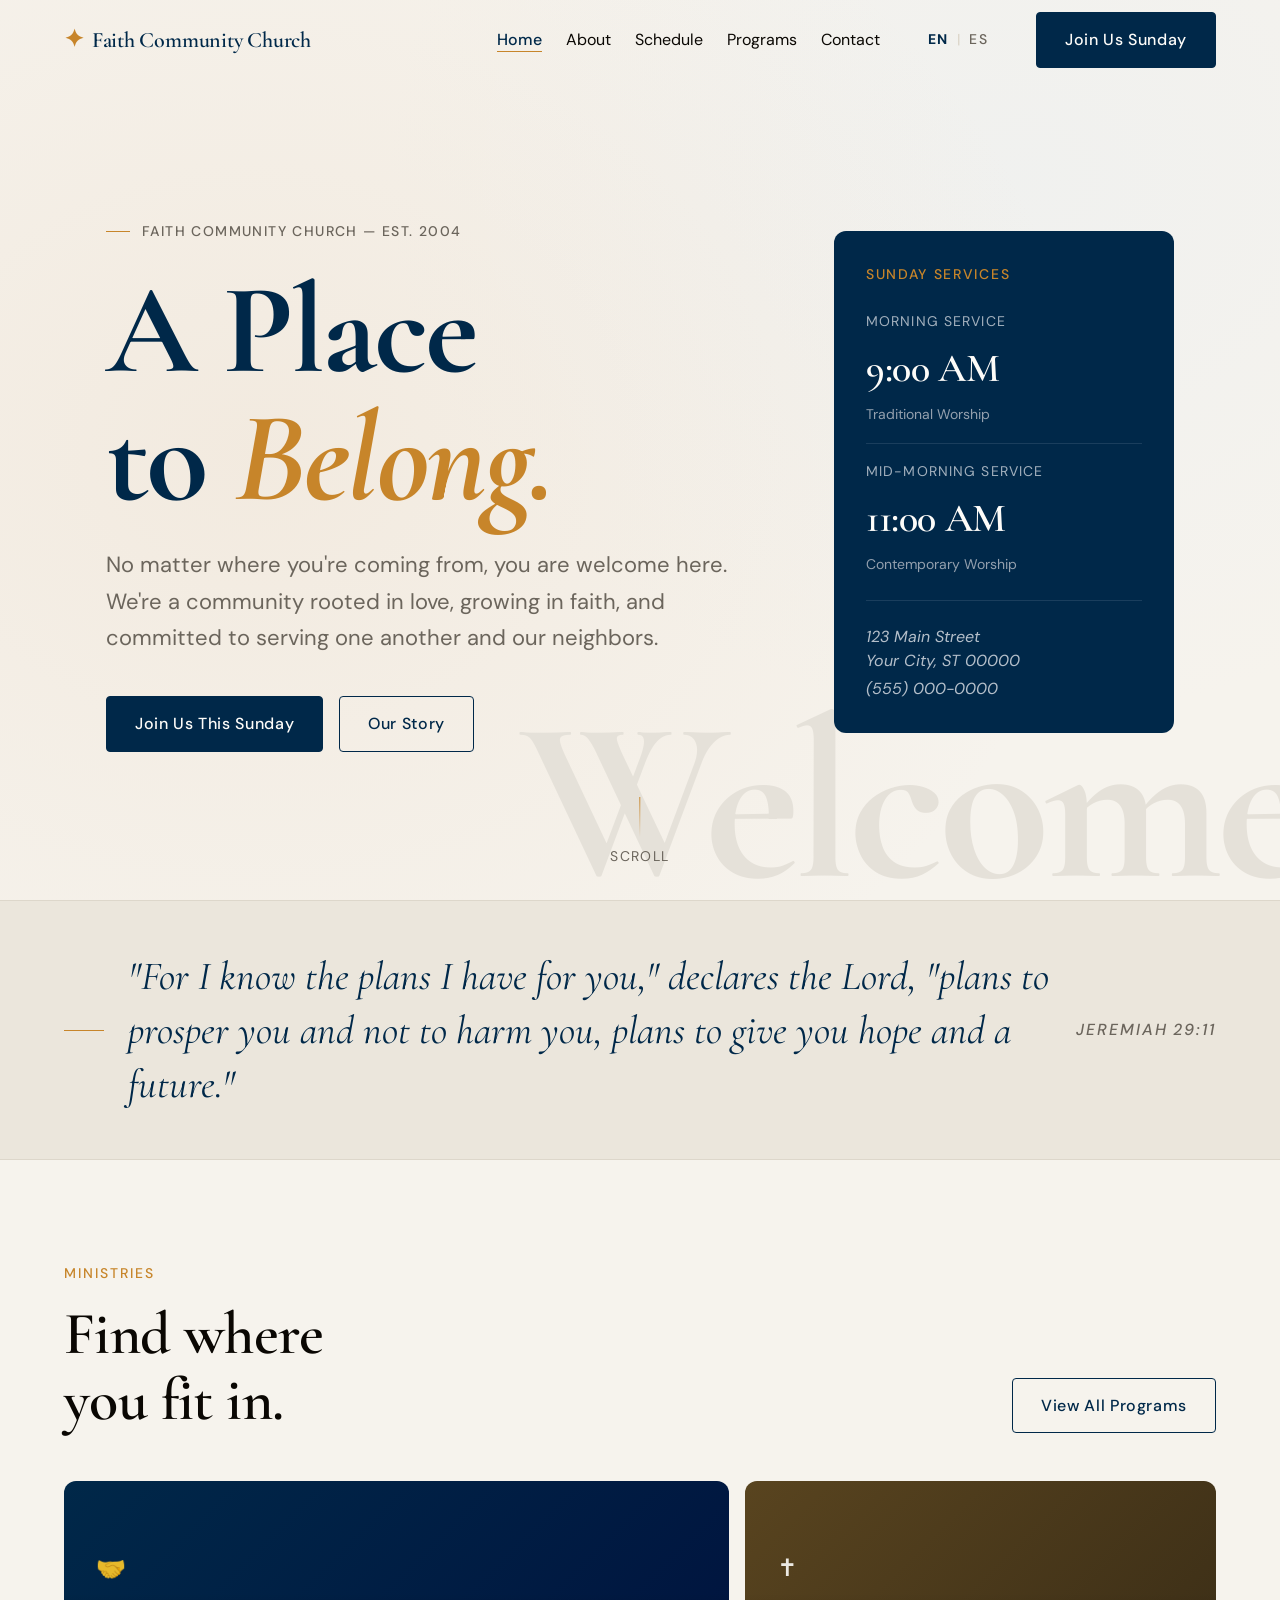
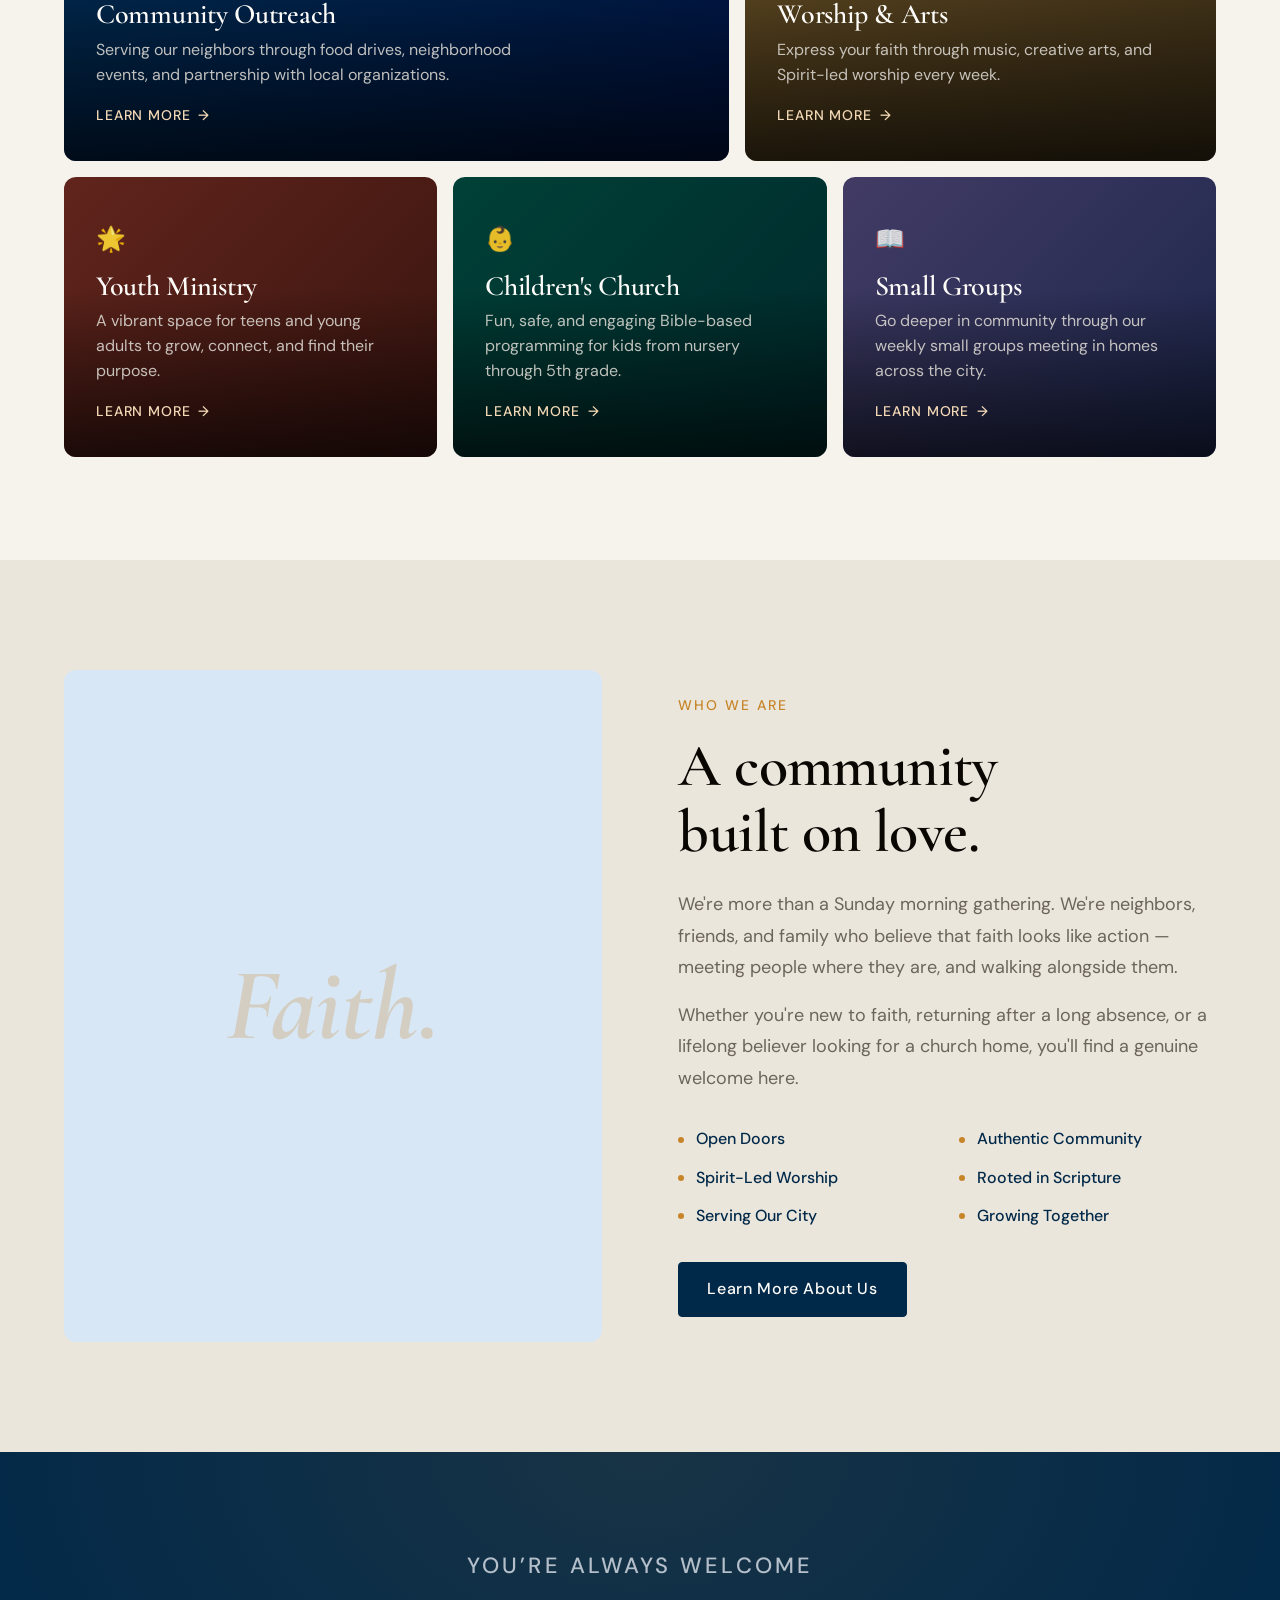
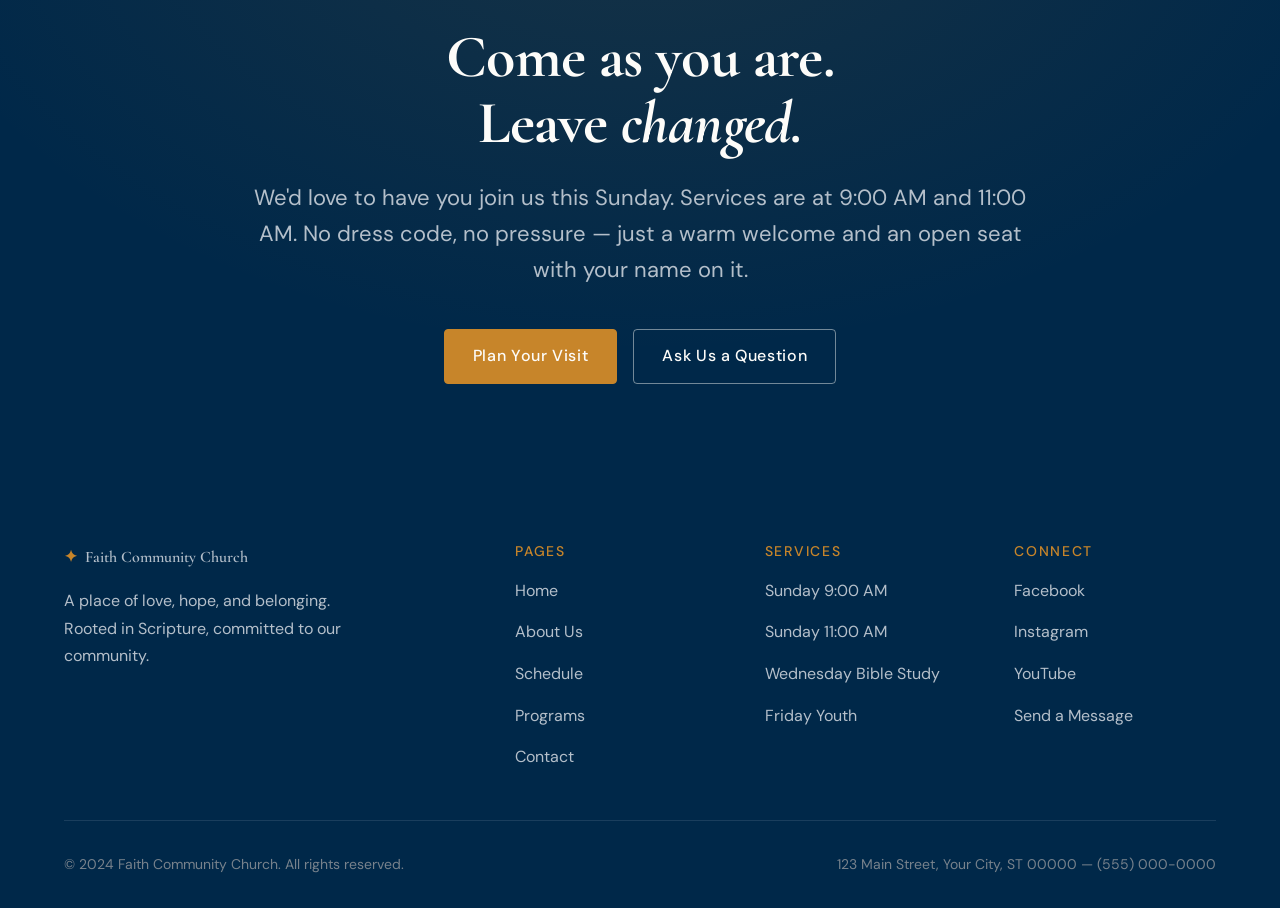
==== index.html @ 96ee385d "Initial scaffold: bilingual church website (EN/ES) 5-page static site (Home, About, Schedule, Progra" ====
<!DOCTYPE html>
<html lang="en">
<head>
  <meta charset="UTF-8" />
  <meta name="viewport" content="width=device-width, initial-scale=1.0" />
  <title>Faith Community Church — A Place to Belong</title>
  <meta name="description" content="Faith Community Church is a welcoming family rooted in love, hope, and service. Join us every Sunday." />
  <link rel="preconnect" href="https://fonts.googleapis.com" />
  <link rel="preconnect" href="https://fonts.gstatic.com" crossorigin />
  <link href="https://fonts.googleapis.com/css2?family=Cormorant+Garamond:ital,wght@0,400;0,600;0,700;1,400;1,600&family=DM+Sans:wght@300;400;500&display=swap" rel="stylesheet" />
  <link rel="stylesheet" href="css/style.css" />
  <link rel="alternate" hreflang="en" href="index.html" />
  <link rel="alternate" hreflang="es" href="es/index.html" />
</head>
<body>

  <!-- ======== NAVIGATION ======== -->
  <nav class="site-nav" id="site-nav" aria-label="Main navigation">
    <div class="nav-inner">
      <a href="index.html" class="nav-logo" aria-label="Faith Community Church home">
        <span class="nav-logo-cross" aria-hidden="true">✦</span>
        Faith Community Church
      </a>
      <button class="nav-toggle" id="nav-toggle" aria-label="Open menu" aria-expanded="false">
        <span></span><span></span><span></span>
      </button>
      <ul class="nav-links" id="nav-links" role="list">
        <li><a href="index.html">Home</a></li>
        <li><a href="about.html">About</a></li>
        <li><a href="schedule.html">Schedule</a></li>
        <li><a href="programs.html">Programs</a></li>
        <li><a href="contact.html">Contact</a></li>
      </ul>
      <div class="lang-switch" aria-label="Language selector">
        <span class="lang-switch-active">EN</span>
        <span class="lang-switch-divider" aria-hidden="true">|</span>
        <a href="es/index.html" class="lang-switch-option" hreflang="es" lang="es">ES</a>
      </div>
      <a href="schedule.html" class="btn btn-primary nav-cta">Join Us Sunday</a>
    </div>
  </nav>

  <main>

    <!-- ======== HERO ======== -->
    <section class="hero" aria-label="Welcome">
      <div class="hero-bg-glow" aria-hidden="true"></div>
      <div class="hero-watermark" aria-hidden="true">Welcome</div>

      <div class="hero-inner">
        <div class="hero-content">
          <span class="hero-tag">Faith Community Church &mdash; Est. 2004</span>
          <h1 class="hero-heading">
            A Place<br>
            to <em>Belong.</em>
          </h1>
          <p class="hero-sub">
            No matter where you're coming from, you are welcome here.
            We're a community rooted in love, growing in faith, and
            committed to serving one another and our neighbors.
          </p>
          <div class="hero-actions">
            <a href="schedule.html" class="btn btn-primary">Join Us This Sunday</a>
            <a href="about.html" class="btn btn-outline">Our Story</a>
          </div>
        </div>

        <div class="hero-card" aria-label="Sunday service times">
          <p class="hero-card-label">Sunday Services</p>
          <div class="hero-card-services">
            <div class="service-time">
              <span class="service-time-name">Morning Service</span>
              <span class="service-time-hour">9:00 AM</span>
              <span class="service-time-detail">Traditional Worship</span>
            </div>
            <div class="service-time">
              <span class="service-time-name">Mid-Morning Service</span>
              <span class="service-time-hour">11:00 AM</span>
              <span class="service-time-detail">Contemporary Worship</span>
            </div>
          </div>
          <address class="hero-card-address">
            123 Main Street<br>
            Your City, ST 00000<br>
            <a href="tel:+15550000000" style="color: inherit; margin-top: 4px; display: inline-block;">(555) 000-0000</a>
          </address>
        </div>
      </div>

      <div class="hero-scroll" aria-hidden="true">
        <div class="hero-scroll-line"></div>
        <span>Scroll</span>
      </div>
    </section>

    <!-- ======== SCRIPTURE STRIP ======== -->
    <section class="scripture-strip" aria-label="Scripture">
      <div class="container">
        <div class="scripture-line" aria-hidden="true"></div>
        <blockquote class="scripture-text">
          "For I know the plans I have for you," declares the Lord, "plans to prosper you and not to harm you, plans to give you hope and a future."
        </blockquote>
        <cite class="scripture-ref label">Jeremiah 29:11</cite>
      </div>
    </section>

    <!-- ======== MINISTRIES PREVIEW ======== -->
    <section class="ministries-preview section" aria-labelledby="ministries-heading">
      <div class="container">
        <div class="section-header">
          <div class="section-header-text">
            <span class="eyebrow">Ministries</span>
            <h2 class="heading-xl" id="ministries-heading">
              Find where<br>you fit in.
            </h2>
          </div>
          <a href="programs.html" class="btn btn-outline animate-fade" data-delay="2">View All Programs</a>
        </div>

        <div class="ministries-grid">
          <article class="ministry-card animate-up" data-delay="1">
            <div class="ministry-card-bg mc-1"></div>
            <div class="ministry-card-overlay"></div>
            <div class="ministry-card-content">
              <div class="ministry-icon" aria-hidden="true">🤝</div>
              <h3>Community Outreach</h3>
              <p>Serving our neighbors through food drives, neighborhood events, and partnership with local organizations.</p>
              <a href="programs.html" class="ministry-link">Learn more <span aria-hidden="true">→</span></a>
            </div>
          </article>

          <article class="ministry-card animate-up" data-delay="2">
            <div class="ministry-card-bg mc-2"></div>
            <div class="ministry-card-overlay"></div>
            <div class="ministry-card-content">
              <div class="ministry-icon" aria-hidden="true">✝</div>
              <h3>Worship &amp; Arts</h3>
              <p>Express your faith through music, creative arts, and Spirit-led worship every week.</p>
              <a href="programs.html" class="ministry-link">Learn more <span aria-hidden="true">→</span></a>
            </div>
          </article>

          <article class="ministry-card animate-up" data-delay="2">
            <div class="ministry-card-bg mc-3"></div>
            <div class="ministry-card-overlay"></div>
            <div class="ministry-card-content">
              <div class="ministry-icon" aria-hidden="true">🌟</div>
              <h3>Youth Ministry</h3>
              <p>A vibrant space for teens and young adults to grow, connect, and find their purpose.</p>
              <a href="programs.html" class="ministry-link">Learn more <span aria-hidden="true">→</span></a>
            </div>
          </article>

          <article class="ministry-card animate-up" data-delay="3">
            <div class="ministry-card-bg mc-4"></div>
            <div class="ministry-card-overlay"></div>
            <div class="ministry-card-content">
              <div class="ministry-icon" aria-hidden="true">👶</div>
              <h3>Children's Church</h3>
              <p>Fun, safe, and engaging Bible-based programming for kids from nursery through 5th grade.</p>
              <a href="programs.html" class="ministry-link">Learn more <span aria-hidden="true">→</span></a>
            </div>
          </article>

          <article class="ministry-card animate-up" data-delay="4">
            <div class="ministry-card-bg mc-5"></div>
            <div class="ministry-card-overlay"></div>
            <div class="ministry-card-content">
              <div class="ministry-icon" aria-hidden="true">📖</div>
              <h3>Small Groups</h3>
              <p>Go deeper in community through our weekly small groups meeting in homes across the city.</p>
              <a href="programs.html" class="ministry-link">Learn more <span aria-hidden="true">→</span></a>
            </div>
          </article>
        </div>
      </div>
    </section>

    <!-- ======== WELCOME / ABOUT PREVIEW ======== -->
    <section class="welcome-section" aria-labelledby="welcome-heading">
      <div class="container">
        <div class="welcome-inner">
          <div class="welcome-visual animate-fade" aria-hidden="true">
            <span class="welcome-visual-placeholder">Faith.</span>
          </div>
          <div class="welcome-content">
            <span class="eyebrow">Who We Are</span>
            <h2 class="heading-xl" id="welcome-heading">A community<br>built on love.</h2>
            <p>
              We're more than a Sunday morning gathering. We're neighbors, friends, and family
              who believe that faith looks like action — meeting people where they are, and
              walking alongside them.
            </p>
            <p>
              Whether you're new to faith, returning after a long absence, or a lifelong
              believer looking for a church home, you'll find a genuine welcome here.
            </p>

            <div class="welcome-values animate-up" data-delay="2">
              <span class="welcome-value">Open Doors</span>
              <span class="welcome-value">Authentic Community</span>
              <span class="welcome-value">Spirit-Led Worship</span>
              <span class="welcome-value">Rooted in Scripture</span>
              <span class="welcome-value">Serving Our City</span>
              <span class="welcome-value">Growing Together</span>
            </div>

            <a href="about.html" class="btn btn-primary animate-up" data-delay="3">Learn More About Us</a>
          </div>
        </div>
      </div>
    </section>

    <!-- ======== SUNDAY CTA ======== -->
    <section class="sunday-cta" aria-labelledby="cta-heading">
      <div class="container sunday-cta-inner">
        <p class="sunday-cta-eyebrow">You&rsquo;re always welcome</p>
        <h2 id="cta-heading">Come as you are.<br>Leave <em>changed.</em></h2>
        <p>
          We'd love to have you join us this Sunday. Services are at 9:00 AM and 11:00 AM.
          No dress code, no pressure — just a warm welcome and an open seat with your name on it.
        </p>
        <div class="sunday-cta-actions">
          <a href="schedule.html" class="btn btn-gold">Plan Your Visit</a>
          <a href="contact.html" class="btn btn-outline-light">Ask Us a Question</a>
        </div>
      </div>
    </section>

  </main>

  <!-- ======== FOOTER ======== -->
  <footer class="site-footer" aria-label="Site footer">
    <div class="footer-inner">
      <div class="footer-grid">
        <div class="footer-brand">
          <p class="footer-brand-name">
            <span class="footer-brand-cross" aria-hidden="true">✦</span>
            Faith Community Church
          </p>
          <p>A place of love, hope, and belonging. Rooted in Scripture, committed to our community.</p>
        </div>

        <div class="footer-col">
          <h4>Pages</h4>
          <ul>
            <li><a href="index.html">Home</a></li>
            <li><a href="about.html">About Us</a></li>
            <li><a href="schedule.html">Schedule</a></li>
            <li><a href="programs.html">Programs</a></li>
            <li><a href="contact.html">Contact</a></li>
          </ul>
        </div>

        <div class="footer-col">
          <h4>Services</h4>
          <ul>
            <li><a href="schedule.html">Sunday 9:00 AM</a></li>
            <li><a href="schedule.html">Sunday 11:00 AM</a></li>
            <li><a href="schedule.html">Wednesday Bible Study</a></li>
            <li><a href="schedule.html">Friday Youth</a></li>
          </ul>
        </div>

        <div class="footer-col">
          <h4>Connect</h4>
          <ul>
            <li><a href="#">Facebook</a></li>
            <li><a href="#">Instagram</a></li>
            <li><a href="#">YouTube</a></li>
            <li><a href="contact.html">Send a Message</a></li>
          </ul>
        </div>
      </div>

      <div class="footer-bottom">
        <p>&copy; 2024 Faith Community Church. All rights reserved.</p>
        <p>123 Main Street, Your City, ST 00000 &mdash; <a href="tel:+15550000000" style="color: inherit;">(555) 000-0000</a></p>
      </div>
    </div>
  </footer>

  <script src="js/main.js"></script>
</body>
</html>
---- css/style.css ----
/* =========================================
   DESIGN TOKENS
   ========================================= */
:root {
  /* Colors */
  --cream:         oklch(96.5% 0.009 82);
  --cream-deep:    oklch(92.5% 0.014 82);
  --cream-border:  oklch(88% 0.018 82);
  --navy:          oklch(27% 0.075 248);
  --navy-mid:      oklch(38% 0.065 248);
  --navy-pale:     oklch(92% 0.025 248);
  --gold:          oklch(67% 0.13 70);
  --gold-pale:     oklch(90% 0.055 74);
  --text:          oklch(13% 0.015 82);
  --text-muted:    oklch(51% 0.016 82);
  --white:         oklch(99% 0.003 82);

  /* Fonts */
  --font-display: 'Cormorant Garamond', Georgia, serif;
  --font-body:    'DM Sans', system-ui, sans-serif;

  /* Fluid type scale */
  --text-xs:   clamp(0.75rem,  0.7rem  + 0.25vw, 0.875rem);
  --text-sm:   clamp(0.875rem, 0.82rem + 0.28vw, 1rem);
  --text-base: clamp(1rem,     0.92rem + 0.4vw,  1.125rem);
  --text-lg:   clamp(1.125rem, 1rem    + 0.65vw, 1.375rem);
  --text-xl:   clamp(1.375rem, 1.2rem  + 0.9vw,  1.75rem);
  --text-2xl:  clamp(1.75rem,  1.5rem  + 1.3vw,  2.5rem);
  --text-3xl:  clamp(2.25rem,  1.75rem + 2.5vw,  4rem);
  --text-4xl:  clamp(3.5rem,   2rem    + 7.5vw,  8rem);

  /* Spacing */
  --sp-2:  0.5rem;
  --sp-3:  0.75rem;
  --sp-4:  1rem;
  --sp-6:  1.5rem;
  --sp-8:  2rem;
  --sp-10: 2.5rem;
  --sp-12: 3rem;
  --sp-16: 4rem;
  --sp-20: 5rem;
  --sp-24: 6rem;
  --sp-32: 8rem;

  /* Layout */
  --max-w:    1320px;
  --nav-h:    80px;
  --radius:   4px;
  --radius-lg: 12px;

  /* Easing */
  --ease-out: cubic-bezier(0.22, 1, 0.36, 1);
}

/* =========================================
   RESET & BASE
   ========================================= */
*, *::before, *::after { box-sizing: border-box; margin: 0; padding: 0; }

html {
  scroll-behavior: smooth;
  -webkit-text-size-adjust: 100%;
}

body {
  font-family: var(--font-body);
  font-size: var(--text-base);
  color: var(--text);
  background-color: var(--cream);
  line-height: 1.65;
  -webkit-font-smoothing: antialiased;
}

img { display: block; max-width: 100%; height: auto; }
a { color: inherit; text-decoration: none; }
button { font: inherit; cursor: pointer; border: none; background: none; }
ul, ol { list-style: none; }
input, textarea, select { font: inherit; }

/* =========================================
   TYPOGRAPHY
   ========================================= */
h1, h2, h3, h4 {
  font-family: var(--font-display);
  font-weight: 600;
  line-height: 1.1;
  letter-spacing: -0.01em;
}

.display { font-size: var(--text-4xl); font-weight: 700; letter-spacing: -0.02em; line-height: 1; }
.heading-xl  { font-size: var(--text-3xl); }
.heading-lg  { font-size: var(--text-2xl); }
.heading-md  { font-size: var(--text-xl); }

.label {
  font-family: var(--font-body);
  font-size: var(--text-xs);
  font-weight: 500;
  letter-spacing: 0.12em;
  text-transform: uppercase;
  color: var(--text-muted);
}

.eyebrow {
  font-family: var(--font-body);
  font-size: var(--text-xs);
  font-weight: 500;
  letter-spacing: 0.14em;
  text-transform: uppercase;
  color: var(--gold);
  display: block;
  margin-bottom: var(--sp-4);
}

/* =========================================
   LAYOUT UTILITIES
   ========================================= */
.container {
  width: 100%;
  max-width: var(--max-w);
  margin-inline: auto;
  padding-inline: clamp(var(--sp-6), 5vw, var(--sp-16));
}

.section {
  padding-block: clamp(var(--sp-16), 8vw, var(--sp-32));
}

.section--deep {
  background: var(--cream-deep);
}

.section--navy {
  background: var(--navy);
  color: var(--white);
}

/* =========================================
   BUTTONS
   ========================================= */
.btn {
  display: inline-flex;
  align-items: center;
  gap: var(--sp-2);
  padding: 0.85em 1.75em;
  font-family: var(--font-body);
  font-size: var(--text-sm);
  font-weight: 500;
  letter-spacing: 0.04em;
  border-radius: var(--radius);
  transition: transform 0.18s var(--ease-out), box-shadow 0.18s var(--ease-out), background 0.18s, color 0.18s, border-color 0.18s;
  cursor: pointer;
  white-space: nowrap;
}

.btn:hover { transform: translateY(-1px); }
.btn:active { transform: translateY(0); }

.btn-primary {
  background: var(--navy);
  color: var(--white);
  border: 1.5px solid var(--navy);
}
.btn-primary:hover {
  background: var(--navy-mid);
  border-color: var(--navy-mid);
  box-shadow: 0 6px 24px oklch(27% 0.075 248 / 0.25);
}

.btn-outline {
  background: transparent;
  color: var(--navy);
  border: 1.5px solid var(--navy);
}
.btn-outline:hover {
  background: var(--navy);
  color: var(--white);
}

.btn-gold {
  background: var(--gold);
  color: var(--white);
  border: 1.5px solid var(--gold);
}
.btn-gold:hover {
  background: oklch(60% 0.13 70);
  border-color: oklch(60% 0.13 70);
  box-shadow: 0 6px 24px oklch(67% 0.13 70 / 0.3);
}

.btn-outline-light {
  background: transparent;
  color: var(--white);
  border: 1.5px solid oklch(99% 0.003 82 / 0.45);
}
.btn-outline-light:hover {
  background: oklch(99% 0.003 82 / 0.1);
  border-color: var(--white);
}

/* =========================================
   LANGUAGE SWITCHER
   ========================================= */
.lang-switch {
  display: flex;
  align-items: center;
  gap: var(--sp-2);
  font-size: var(--text-xs);
  font-weight: 500;
  letter-spacing: 0.1em;
  margin-left: var(--sp-4);
}

.lang-switch-active {
  color: var(--navy);
  font-weight: 700;
}

.lang-switch-divider {
  color: var(--cream-border);
}

.lang-switch-option {
  color: var(--text-muted);
  transition: color 0.15s;
}

.lang-switch-option:hover { color: var(--navy); }

/* =========================================
   NAVIGATION
   ========================================= */
.site-nav {
  position: fixed;
  top: 0;
  left: 0;
  right: 0;
  z-index: 100;
  height: var(--nav-h);
  transition: background 0.3s, box-shadow 0.3s, border-bottom 0.3s;
}

.site-nav.scrolled {
  background: oklch(96.5% 0.009 82 / 0.92);
  backdrop-filter: blur(12px);
  -webkit-backdrop-filter: blur(12px);
  box-shadow: 0 1px 0 var(--cream-border), 0 4px 24px oklch(13% 0.015 82 / 0.06);
}

.nav-inner {
  max-width: var(--max-w);
  margin-inline: auto;
  padding-inline: clamp(var(--sp-6), 5vw, var(--sp-16));
  height: 100%;
  display: flex;
  align-items: center;
  gap: var(--sp-8);
}

.nav-logo {
  font-family: var(--font-display);
  font-size: var(--text-lg);
  font-weight: 600;
  color: var(--navy);
  letter-spacing: -0.01em;
  display: flex;
  align-items: center;
  gap: var(--sp-2);
  flex-shrink: 0;
}

.nav-logo-cross {
  color: var(--gold);
  font-size: 1.1em;
  line-height: 1;
}

.nav-links {
  display: flex;
  align-items: center;
  gap: var(--sp-6);
  margin-left: auto;
}

.nav-links a {
  font-size: var(--text-sm);
  font-weight: 400;
  color: var(--text);
  transition: color 0.15s;
  position: relative;
}

.nav-links a::after {
  content: '';
  position: absolute;
  bottom: -2px;
  left: 0;
  width: 0;
  height: 1px;
  background: var(--gold);
  transition: width 0.2s var(--ease-out);
}

.nav-links a:hover { color: var(--navy); }
.nav-links a:hover::after,
.nav-links a.active::after { width: 100%; }
.nav-links a.active { color: var(--navy); font-weight: 500; }

.nav-cta { margin-left: var(--sp-4); }

.nav-toggle {
  display: none;
  flex-direction: column;
  gap: 5px;
  width: 28px;
  margin-left: auto;
}

.nav-toggle span {
  display: block;
  height: 1.5px;
  background: var(--navy);
  border-radius: 2px;
  transition: transform 0.25s var(--ease-out), opacity 0.25s;
  transform-origin: center;
}

.nav-toggle.open span:nth-child(1) { transform: translateY(6.5px) rotate(45deg); }
.nav-toggle.open span:nth-child(2) { opacity: 0; }
.nav-toggle.open span:nth-child(3) { transform: translateY(-6.5px) rotate(-45deg); }

/* =========================================
   FOOTER
   ========================================= */
.site-footer {
  background: var(--navy);
  color: oklch(90% 0.018 248);
  padding-block: var(--sp-16) var(--sp-8);
}

.footer-inner {
  max-width: var(--max-w);
  margin-inline: auto;
  padding-inline: clamp(var(--sp-6), 5vw, var(--sp-16));
}

.footer-grid {
  display: grid;
  grid-template-columns: 2fr repeat(3, 1fr);
  gap: var(--sp-12);
  padding-bottom: var(--sp-12);
  border-bottom: 1px solid oklch(90% 0.018 248 / 0.12);
  margin-bottom: var(--sp-8);
}

.footer-brand-name {
  font-family: var(--font-display);
  font-size: var(--text-xl);
  font-weight: 600;
  color: var(--white);
  margin-bottom: var(--sp-4);
  display: flex;
  align-items: center;
  gap: var(--sp-2);
}

.footer-brand-cross { color: var(--gold); }

.footer-brand p {
  font-size: var(--text-sm);
  color: oklch(80% 0.02 248);
  line-height: 1.7;
  max-width: 28ch;
}

.footer-col h4 {
  font-family: var(--font-body);
  font-size: var(--text-xs);
  font-weight: 500;
  letter-spacing: 0.12em;
  text-transform: uppercase;
  color: var(--gold);
  margin-bottom: var(--sp-4);
}

.footer-col ul { display: flex; flex-direction: column; gap: var(--sp-3); }
.footer-col a {
  font-size: var(--text-sm);
  color: oklch(80% 0.02 248);
  transition: color 0.15s;
}
.footer-col a:hover { color: var(--white); }

.footer-bottom {
  display: flex;
  align-items: center;
  justify-content: space-between;
  gap: var(--sp-4);
  flex-wrap: wrap;
}

.footer-bottom p { font-size: var(--text-xs); color: oklch(60% 0.02 248); }

/* =========================================
   HOME — HERO
   ========================================= */
.hero {
  min-height: 100svh;
  display: grid;
  grid-template-columns: 1fr;
  align-content: center;
  padding-top: var(--nav-h);
  position: relative;
  overflow: hidden;
}

.hero-bg-glow {
  position: absolute;
  inset: 0;
  background:
    radial-gradient(ellipse 65% 75% at 20% 50%, oklch(88% 0.04 70 / 0.28), transparent),
    radial-gradient(ellipse 50% 60% at 80% 20%, oklch(92% 0.03 248 / 0.18), transparent);
  pointer-events: none;
}

.hero-watermark {
  position: absolute;
  bottom: -2%;
  right: -2%;
  font-family: var(--font-display);
  font-size: clamp(6rem, 18vw, 18rem);
  font-weight: 700;
  color: oklch(91% 0.012 82);
  line-height: 1;
  letter-spacing: -0.03em;
  user-select: none;
  pointer-events: none;
}

.hero-inner {
  position: relative;
  z-index: 1;
  max-width: var(--max-w);
  margin-inline: auto;
  padding-inline: clamp(var(--sp-6), 5vw, var(--sp-16));
  padding-block: var(--sp-16) var(--sp-20);
  display: grid;
  grid-template-columns: 1fr 340px;
  gap: var(--sp-12);
  align-items: center;
}

.hero-content { max-width: 680px; }

.hero-tag {
  display: inline-flex;
  align-items: center;
  gap: var(--sp-3);
  font-size: var(--text-xs);
  font-weight: 500;
  letter-spacing: 0.1em;
  text-transform: uppercase;
  color: var(--text-muted);
  margin-bottom: var(--sp-6);
}

.hero-tag::before {
  content: '';
  display: block;
  width: 24px;
  height: 1px;
  background: var(--gold);
}

.hero-heading {
  font-size: var(--text-4xl);
  font-weight: 700;
  color: var(--navy);
  letter-spacing: -0.02em;
  line-height: 1;
  margin-bottom: var(--sp-6);
}

.hero-heading em {
  font-style: italic;
  color: var(--gold);
}

.hero-sub {
  font-size: var(--text-lg);
  color: var(--text-muted);
  max-width: 48ch;
  line-height: 1.65;
  margin-bottom: var(--sp-10);
}

.hero-actions {
  display: flex;
  align-items: center;
  gap: var(--sp-4);
  flex-wrap: wrap;
}

.hero-card {
  background: var(--navy);
  color: var(--white);
  border-radius: var(--radius-lg);
  padding: var(--sp-8);
  position: relative;
  overflow: hidden;
}

.hero-card::before {
  content: '';
  position: absolute;
  top: -40%;
  right: -20%;
  width: 200px;
  height: 200px;
  background: radial-gradient(circle, oklch(67% 0.13 70 / 0.15), transparent 70%);
  pointer-events: none;
}

.hero-card-label {
  font-size: var(--text-xs);
  font-weight: 500;
  letter-spacing: 0.12em;
  text-transform: uppercase;
  color: var(--gold);
  margin-bottom: var(--sp-6);
}

.hero-card-services { display: flex; flex-direction: column; gap: var(--sp-4); }

.service-time {
  display: flex;
  flex-direction: column;
  gap: 2px;
  padding-bottom: var(--sp-4);
  border-bottom: 1px solid oklch(90% 0.018 248 / 0.12);
}
.service-time:last-child { border-bottom: none; padding-bottom: 0; }

.service-time-name {
  font-size: var(--text-xs);
  letter-spacing: 0.08em;
  text-transform: uppercase;
  color: oklch(75% 0.025 248);
}
.service-time-hour {
  font-family: var(--font-display);
  font-size: var(--text-2xl);
  font-weight: 600;
  color: var(--white);
  letter-spacing: -0.01em;
}
.service-time-detail {
  font-size: var(--text-xs);
  color: oklch(70% 0.025 248);
}

.hero-card-address {
  margin-top: var(--sp-6);
  padding-top: var(--sp-6);
  border-top: 1px solid oklch(90% 0.018 248 / 0.12);
  font-size: var(--text-sm);
  color: oklch(80% 0.02 248);
  line-height: 1.5;
}

.hero-scroll {
  position: absolute;
  bottom: var(--sp-8);
  left: 50%;
  transform: translateX(-50%);
  display: flex;
  flex-direction: column;
  align-items: center;
  gap: var(--sp-2);
  font-size: var(--text-xs);
  letter-spacing: 0.1em;
  text-transform: uppercase;
  color: var(--text-muted);
  z-index: 1;
}

.hero-scroll-line {
  width: 1px;
  height: 40px;
  background: linear-gradient(to bottom, var(--gold), transparent);
  animation: scrollPulse 2s ease-in-out infinite;
}

@keyframes scrollPulse {
  0%, 100% { opacity: 0.4; transform: scaleY(1); }
  50% { opacity: 1; transform: scaleY(1.2); }
}

/* =========================================
   HOME — SCRIPTURE STRIP
   ========================================= */
.scripture-strip {
  background: var(--cream-deep);
  padding-block: var(--sp-12);
  border-block: 1px solid var(--cream-border);
}

.scripture-strip .container {
  display: flex;
  align-items: center;
  gap: var(--sp-6);
}

.scripture-line {
  width: 40px;
  height: 1px;
  background: var(--gold);
  flex-shrink: 0;
}

.scripture-text {
  font-family: var(--font-display);
  font-size: var(--text-2xl);
  font-style: italic;
  font-weight: 400;
  color: var(--navy);
  line-height: 1.35;
}

.scripture-ref {
  font-size: var(--text-sm);
  color: var(--text-muted);
  flex-shrink: 0;
}

/* =========================================
   HOME — MINISTRIES PREVIEW
   ========================================= */
.ministries-preview {
  padding-block: clamp(var(--sp-16), 8vw, var(--sp-32));
}

.section-header {
  margin-bottom: var(--sp-12);
  display: flex;
  align-items: flex-end;
  justify-content: space-between;
  gap: var(--sp-6);
  flex-wrap: wrap;
}

.section-header-text { max-width: 52ch; }
.section-header-text h2 { margin-top: var(--sp-3); }

.ministries-grid {
  display: grid;
  grid-template-columns: repeat(12, 1fr);
  grid-template-rows: auto;
  gap: var(--sp-4);
}

.ministry-card {
  border-radius: var(--radius-lg);
  overflow: hidden;
  position: relative;
  display: flex;
  flex-direction: column;
  justify-content: flex-end;
  padding: var(--sp-8);
  min-height: 280px;
}

.ministry-card:nth-child(1) { grid-column: span 7; }
.ministry-card:nth-child(2) { grid-column: span 5; }
.ministry-card:nth-child(3) { grid-column: span 4; }
.ministry-card:nth-child(4) { grid-column: span 4; }
.ministry-card:nth-child(5) { grid-column: span 4; }

.ministry-card-bg {
  position: absolute;
  inset: 0;
  z-index: 0;
  transition: transform 0.5s var(--ease-out);
}

.ministry-card:hover .ministry-card-bg { transform: scale(1.04); }

.mc-1 { background: linear-gradient(135deg, var(--navy) 0%, oklch(20% 0.09 260) 100%); }
.mc-2 { background: linear-gradient(135deg, oklch(40% 0.06 80) 0%, oklch(30% 0.04 80) 100%); }
.mc-3 { background: linear-gradient(135deg, oklch(35% 0.09 30) 0%, oklch(25% 0.06 30) 100%); }
.mc-4 { background: linear-gradient(135deg, oklch(33% 0.07 180) 0%, oklch(25% 0.05 200) 100%); }
.mc-5 { background: linear-gradient(135deg, oklch(38% 0.07 290) 0%, oklch(28% 0.07 270) 100%); }

.ministry-card-overlay {
  position: absolute;
  inset: 0;
  background: linear-gradient(to top, oklch(0% 0 0 / 0.65) 0%, transparent 60%);
  z-index: 1;
}

.ministry-card-content { position: relative; z-index: 2; color: var(--white); }

.ministry-icon {
  font-size: 1.5rem;
  margin-bottom: var(--sp-3);
  opacity: 0.9;
}

.ministry-card-content h3 {
  font-family: var(--font-display);
  font-size: var(--text-xl);
  font-weight: 600;
  color: var(--white);
  margin-bottom: var(--sp-2);
}

.ministry-card-content p {
  font-size: var(--text-sm);
  color: oklch(90% 0.01 82 / 0.85);
  line-height: 1.55;
  max-width: 38ch;
}

.ministry-link {
  display: inline-flex;
  align-items: center;
  gap: var(--sp-2);
  font-size: var(--text-xs);
  font-weight: 500;
  letter-spacing: 0.06em;
  text-transform: uppercase;
  color: var(--gold-pale);
  margin-top: var(--sp-4);
  transition: gap 0.2s var(--ease-out), color 0.2s;
}
.ministry-link:hover { gap: var(--sp-3); color: var(--white); }

/* =========================================
   HOME — SUNDAY CTA
   ========================================= */
.sunday-cta {
  background: var(--navy);
  color: var(--white);
  padding-block: clamp(var(--sp-16), 8vw, var(--sp-24));
  text-align: center;
  position: relative;
  overflow: hidden;
}

.sunday-cta::before {
  content: '';
  position: absolute;
  inset: 0;
  background: radial-gradient(ellipse 60% 80% at 50% 0%, oklch(67% 0.13 70 / 0.12), transparent);
  pointer-events: none;
}

.sunday-cta-inner { position: relative; z-index: 1; }

.sunday-cta-eyebrow {
  font-size: var(--text-xs);
  font-weight: 500;
  letter-spacing: 0.14em;
  text-transform: uppercase;
  color: var(--gold);
  margin-bottom: var(--sp-4);
}

.sunday-cta h2 {
  font-family: var(--font-display);
  font-size: var(--text-3xl);
  font-weight: 700;
  color: var(--white);
  line-height: 1.1;
  margin-bottom: var(--sp-6);
  max-width: 20ch;
  margin-inline: auto;
}

.sunday-cta p {
  font-size: var(--text-lg);
  color: oklch(80% 0.02 248);
  max-width: 52ch;
  margin-inline: auto;
  margin-bottom: var(--sp-10);
  line-height: 1.65;
}

.sunday-cta-actions {
  display: flex;
  align-items: center;
  justify-content: center;
  gap: var(--sp-4);
  flex-wrap: wrap;
}

/* =========================================
   HOME — WELCOME SECTION
   ========================================= */
.welcome-section {
  padding-block: clamp(var(--sp-16), 8vw, var(--sp-32));
  background: var(--cream-deep);
}

.welcome-inner {
  display: grid;
  grid-template-columns: 1fr 1fr;
  gap: clamp(var(--sp-12), 6vw, var(--sp-24));
  align-items: center;
}

.welcome-visual {
  aspect-ratio: 4/5;
  border-radius: var(--radius-lg);
  background: var(--navy-pale);
  position: relative;
  overflow: hidden;
  display: flex;
  align-items: center;
  justify-content: center;
}

.welcome-visual-placeholder {
  font-family: var(--font-display);
  font-size: clamp(4rem, 8vw, 7rem);
  color: oklch(67% 0.13 70 / 0.25);
  font-weight: 700;
  font-style: italic;
  user-select: none;
}

.welcome-content { padding-block: var(--sp-8); }
.welcome-content h2 { margin-top: var(--sp-4); margin-bottom: var(--sp-6); }

.welcome-content p {
  color: var(--text-muted);
  line-height: 1.75;
  margin-bottom: var(--sp-4);
}

.welcome-content p + p { margin-top: var(--sp-2); }

.welcome-values {
  display: grid;
  grid-template-columns: 1fr 1fr;
  gap: var(--sp-3) var(--sp-6);
  margin-block: var(--sp-8);
}

.welcome-value {
  display: flex;
  align-items: center;
  gap: var(--sp-3);
  font-size: var(--text-sm);
  font-weight: 500;
  color: var(--navy);
}

.welcome-value::before {
  content: '';
  display: block;
  width: 6px;
  height: 6px;
  border-radius: 50%;
  background: var(--gold);
  flex-shrink: 0;
}

/* =========================================
   INTERIOR PAGE HERO
   ========================================= */
.page-hero {
  padding-top: var(--nav-h);
  padding-block: var(--sp-16) var(--sp-12);
  background: var(--cream-deep);
  border-bottom: 1px solid var(--cream-border);
  position: relative;
  overflow: hidden;
}

.page-hero::after {
  content: '';
  position: absolute;
  inset: 0;
  background: radial-gradient(ellipse 60% 90% at 80% 50%, oklch(88% 0.04 70 / 0.2), transparent);
  pointer-events: none;
}

.page-hero-inner {
  position: relative;
  z-index: 1;
}

.page-hero-tag {
  display: inline-flex;
  align-items: center;
  gap: var(--sp-3);
  font-size: var(--text-xs);
  font-weight: 500;
  letter-spacing: 0.1em;
  text-transform: uppercase;
  color: var(--text-muted);
  margin-bottom: var(--sp-4);
}
.page-hero-tag::before {
  content: '';
  display: block;
  width: 20px;
  height: 1px;
  background: var(--gold);
}

.page-hero h1 {
  font-size: var(--text-3xl);
  font-weight: 700;
  color: var(--navy);
  letter-spacing: -0.02em;
  max-width: 18ch;
  margin-bottom: var(--sp-4);
}

.page-hero p {
  font-size: var(--text-lg);
  color: var(--text-muted);
  max-width: 56ch;
  line-height: 1.65;
}

/* =========================================
   ABOUT PAGE
   ========================================= */
.about-mission {
  padding-block: clamp(var(--sp-16), 8vw, var(--sp-32));
}

.mission-statement {
  font-family: var(--font-display);
  font-size: var(--text-2xl);
  font-style: italic;
  color: var(--navy);
  line-height: 1.45;
  max-width: 38ch;
  border-left: 3px solid var(--gold);
  padding-left: var(--sp-8);
  margin-bottom: var(--sp-12);
}

.about-story {
  display: grid;
  grid-template-columns: 1fr 1fr;
  gap: clamp(var(--sp-12), 6vw, var(--sp-24));
  align-items: start;
}

.about-story-text p {
  color: var(--text-muted);
  line-height: 1.75;
  margin-bottom: var(--sp-6);
}

.about-story-stats {
  display: grid;
  grid-template-columns: 1fr 1fr;
  gap: var(--sp-4);
  background: var(--cream-deep);
  border-radius: var(--radius-lg);
  padding: var(--sp-8);
  position: sticky;
  top: calc(var(--nav-h) + var(--sp-8));
}

.stat-item {
  padding: var(--sp-6);
  border-bottom: 1px solid var(--cream-border);
}
.stat-item:nth-child(odd) { border-right: 1px solid var(--cream-border); }
.stat-item:nth-last-child(-n+2) { border-bottom: none; }

.stat-number {
  font-family: var(--font-display);
  font-size: var(--text-3xl);
  font-weight: 700;
  color: var(--navy);
  letter-spacing: -0.02em;
  line-height: 1;
  margin-bottom: var(--sp-2);
}

.stat-label { font-size: var(--text-sm); color: var(--text-muted); }

.leadership {
  padding-block: clamp(var(--sp-16), 8vw, var(--sp-32));
  background: var(--cream-deep);
}

.leadership-grid {
  display: grid;
  grid-template-columns: repeat(auto-fill, minmax(240px, 1fr));
  gap: var(--sp-6);
  margin-top: var(--sp-10);
}

.leader-card {
  background: var(--white);
  border-radius: var(--radius-lg);
  overflow: hidden;
  transition: transform 0.2s var(--ease-out), box-shadow 0.2s var(--ease-out);
}

.leader-card:hover {
  transform: translateY(-3px);
  box-shadow: 0 12px 40px oklch(13% 0.015 82 / 0.1);
}

.leader-photo {
  aspect-ratio: 3/4;
  background: var(--navy-pale);
  display: flex;
  align-items: center;
  justify-content: center;
  font-size: var(--text-3xl);
  color: oklch(67% 0.13 70 / 0.3);
  font-family: var(--font-display);
}

.leader-info { padding: var(--sp-5); }
.leader-name { font-family: var(--font-display); font-size: var(--text-xl); color: var(--navy); margin-bottom: var(--sp-1); }
.leader-role { font-size: var(--text-xs); text-transform: uppercase; letter-spacing: 0.1em; color: var(--gold); }

.values-section {
  padding-block: clamp(var(--sp-16), 8vw, var(--sp-32));
}

.values-grid {
  display: grid;
  grid-template-columns: repeat(auto-fill, minmax(280px, 1fr));
  gap: var(--sp-6);
  margin-top: var(--sp-10);
}

.value-item { padding: var(--sp-8) 0; border-top: 2px solid var(--cream-border); }
.value-item:first-child { border-top-color: var(--gold); }

.value-num {
  font-family: var(--font-display);
  font-size: var(--text-3xl);
  font-weight: 700;
  color: oklch(85% 0.02 82);
  line-height: 1;
  margin-bottom: var(--sp-4);
}

.value-item h3 {
  font-family: var(--font-display);
  font-size: var(--text-xl);
  color: var(--navy);
  margin-bottom: var(--sp-3);
}

.value-item p { font-size: var(--text-sm); color: var(--text-muted); line-height: 1.7; }

/* =========================================
   SCHEDULE PAGE
   ========================================= */
.schedule-section {
  padding-block: clamp(var(--sp-16), 8vw, var(--sp-32));
}

.schedule-block {
  margin-bottom: var(--sp-12);
}

.schedule-block-header {
  display: flex;
  align-items: center;
  gap: var(--sp-4);
  margin-bottom: var(--sp-6);
  padding-bottom: var(--sp-4);
  border-bottom: 1px solid var(--cream-border);
}

.schedule-block-day {
  font-family: var(--font-display);
  font-size: var(--text-2xl);
  font-weight: 600;
  color: var(--navy);
}

.schedule-block-note {
  font-size: var(--text-sm);
  color: var(--text-muted);
  margin-left: auto;
}

.schedule-events { display: flex; flex-direction: column; gap: var(--sp-3); }

.schedule-event {
  display: grid;
  grid-template-columns: 120px 1fr auto;
  align-items: center;
  gap: var(--sp-6);
  padding: var(--sp-5) var(--sp-6);
  background: var(--cream-deep);
  border-radius: var(--radius);
  border-left: 3px solid transparent;
  transition: border-color 0.2s, background 0.2s;
}

.schedule-event:hover {
  border-left-color: var(--gold);
  background: oklch(92% 0.018 82);
}

.schedule-event.featured { border-left-color: var(--gold); }

.event-time {
  font-family: var(--font-display);
  font-size: var(--text-lg);
  font-weight: 600;
  color: var(--navy);
}

.event-name { font-weight: 500; color: var(--text); }
.event-desc { font-size: var(--text-sm); color: var(--text-muted); margin-top: var(--sp-1); }

.event-tag {
  font-size: var(--text-xs);
  font-weight: 500;
  letter-spacing: 0.06em;
  text-transform: uppercase;
  color: var(--gold);
  background: var(--gold-pale);
  padding: var(--sp-1) var(--sp-3);
  border-radius: 100px;
  white-space: nowrap;
}

/* =========================================
   PROGRAMS PAGE
   ========================================= */
.programs-intro {
  padding-block: clamp(var(--sp-16), 8vw, var(--sp-24));
}

.programs-lead {
  max-width: 60ch;
  font-size: var(--text-lg);
  color: var(--text-muted);
  line-height: 1.7;
}

.programs-section {
  padding-block: clamp(var(--sp-16), 8vw, var(--sp-32));
}

.program-row {
  display: grid;
  grid-template-columns: 1fr 1fr;
  gap: clamp(var(--sp-8), 5vw, var(--sp-20));
  align-items: center;
  padding-block: var(--sp-16);
  border-bottom: 1px solid var(--cream-border);
}

.program-row:first-child { padding-top: 0; }
.program-row:last-child { border-bottom: none; }
.program-row.reverse { direction: rtl; }
.program-row.reverse > * { direction: ltr; }

.program-visual {
  aspect-ratio: 4/3;
  border-radius: var(--radius-lg);
  display: flex;
  align-items: center;
  justify-content: center;
  font-size: clamp(3rem, 6vw, 6rem);
  position: relative;
  overflow: hidden;
}

.pv-1 { background: linear-gradient(135deg, oklch(90% 0.035 248), oklch(85% 0.05 248)); color: oklch(45% 0.07 248); }
.pv-2 { background: linear-gradient(135deg, oklch(92% 0.03 70),  oklch(87% 0.05 70));  color: oklch(55% 0.1 70); }
.pv-3 { background: linear-gradient(135deg, oklch(90% 0.03 30),  oklch(85% 0.05 30));  color: oklch(50% 0.1 30); }
.pv-4 { background: linear-gradient(135deg, oklch(90% 0.03 160), oklch(85% 0.04 180)); color: oklch(40% 0.07 170); }

.program-number {
  position: absolute;
  bottom: var(--sp-4);
  right: var(--sp-4);
  font-family: var(--font-display);
  font-size: clamp(4rem, 8vw, 8rem);
  font-weight: 700;
  color: oklch(0% 0 0 / 0.06);
  line-height: 1;
  pointer-events: none;
}

.program-content { padding-block: var(--sp-4); }
.program-content h2 { font-size: var(--text-2xl); color: var(--navy); margin-block: var(--sp-3) var(--sp-5); }
.program-content p { color: var(--text-muted); line-height: 1.75; margin-bottom: var(--sp-4); }

.program-details {
  display: flex;
  flex-direction: column;
  gap: var(--sp-3);
  margin-block: var(--sp-6) var(--sp-8);
  padding: var(--sp-5);
  background: var(--cream-deep);
  border-radius: var(--radius);
  font-size: var(--text-sm);
}

.program-detail {
  display: flex;
  align-items: center;
  gap: var(--sp-3);
  color: var(--text);
}

.program-detail strong { color: var(--navy); min-width: 80px; }

/* =========================================
   CONTACT PAGE
   ========================================= */
.contact-section {
  padding-block: clamp(var(--sp-16), 8vw, var(--sp-32));
}

.contact-grid {
  display: grid;
  grid-template-columns: 3fr 2fr;
  gap: clamp(var(--sp-12), 6vw, var(--sp-20));
  align-items: start;
}

.contact-form-wrap { }

.form-group {
  margin-bottom: var(--sp-6);
}

.form-group label {
  display: block;
  font-size: var(--text-sm);
  font-weight: 500;
  color: var(--navy);
  margin-bottom: var(--sp-2);
}

.form-control {
  width: 100%;
  padding: 0.85em 1em;
  background: var(--white);
  border: 1.5px solid var(--cream-border);
  border-radius: var(--radius);
  font-size: var(--text-base);
  color: var(--text);
  transition: border-color 0.2s, box-shadow 0.2s;
  outline: none;
}

.form-control:focus {
  border-color: var(--navy);
  box-shadow: 0 0 0 3px oklch(27% 0.075 248 / 0.1);
}

.form-control::placeholder { color: var(--text-muted); }

textarea.form-control {
  min-height: 160px;
  resize: vertical;
  line-height: 1.6;
}

.form-row {
  display: grid;
  grid-template-columns: 1fr 1fr;
  gap: var(--sp-4);
}

.contact-info { padding-top: var(--sp-4); }

.contact-info h3 {
  font-family: var(--font-display);
  font-size: var(--text-2xl);
  color: var(--navy);
  margin-bottom: var(--sp-6);
}

.contact-details { display: flex; flex-direction: column; gap: var(--sp-6); }

.contact-detail {
  display: flex;
  gap: var(--sp-4);
  align-items: flex-start;
}

.contact-detail-icon {
  width: 40px;
  height: 40px;
  border-radius: 50%;
  background: var(--cream-deep);
  display: flex;
  align-items: center;
  justify-content: center;
  font-size: 1.1rem;
  flex-shrink: 0;
  margin-top: 2px;
}

.contact-detail-text h4 {
  font-family: var(--font-body);
  font-size: var(--text-sm);
  font-weight: 600;
  color: var(--navy);
  margin-bottom: var(--sp-1);
}

.contact-detail-text p {
  font-size: var(--text-sm);
  color: var(--text-muted);
  line-height: 1.6;
}

.map-placeholder {
  margin-top: var(--sp-10);
  aspect-ratio: 16/9;
  background: var(--navy-pale);
  border-radius: var(--radius-lg);
  display: flex;
  align-items: center;
  justify-content: center;
  font-size: var(--text-sm);
  color: var(--text-muted);
  border: 1px dashed var(--cream-border);
}

/* =========================================
   ANIMATIONS
   ========================================= */
.animate-up {
  opacity: 0;
  transform: translateY(28px);
  transition: opacity 0.7s var(--ease-out), transform 0.7s var(--ease-out);
}

.animate-up.in-view { opacity: 1; transform: translateY(0); }

.animate-fade {
  opacity: 0;
  transition: opacity 0.6s var(--ease-out);
}
.animate-fade.in-view { opacity: 1; }

[data-delay="1"] { transition-delay: 0.1s; }
[data-delay="2"] { transition-delay: 0.2s; }
[data-delay="3"] { transition-delay: 0.3s; }
[data-delay="4"] { transition-delay: 0.4s; }
[data-delay="5"] { transition-delay: 0.5s; }

/* Hero entrance */
.hero-inner { opacity: 0; }
.hero-inner.hero-ready { opacity: 1; }

.hero-content .hero-tag   { transition: opacity 0.6s 0.1s var(--ease-out), transform 0.6s 0.1s var(--ease-out); }
.hero-content .hero-heading { transition: opacity 0.7s 0.25s var(--ease-out), transform 0.7s 0.25s var(--ease-out); }
.hero-content .hero-sub     { transition: opacity 0.6s 0.4s var(--ease-out), transform 0.6s 0.4s var(--ease-out); }
.hero-content .hero-actions { transition: opacity 0.6s 0.55s var(--ease-out), transform 0.6s 0.55s var(--ease-out); }
.hero-card { transition: opacity 0.7s 0.45s var(--ease-out), transform 0.7s 0.45s var(--ease-out); }

.hero-animate-ready .hero-tag,
.hero-animate-ready .hero-heading,
.hero-animate-ready .hero-sub,
.hero-animate-ready .hero-actions { opacity: 0; transform: translateY(20px); }
.hero-animate-ready .hero-card { opacity: 0; transform: translateX(20px); }

body.hero-loaded .hero-inner { opacity: 1; }
body.hero-loaded .hero-tag,
body.hero-loaded .hero-heading,
body.hero-loaded .hero-sub,
body.hero-loaded .hero-actions { opacity: 1; transform: translateY(0); }
body.hero-loaded .hero-card { opacity: 1; transform: translateX(0); }

/* =========================================
   RESPONSIVE
   ========================================= */
@media (max-width: 1024px) {
  .hero-inner { grid-template-columns: 1fr; }
  .hero-card { max-width: 380px; }
  .hero-watermark { font-size: clamp(5rem, 14vw, 10rem); }
  .ministries-grid { grid-template-columns: 1fr 1fr; }
  .ministry-card:nth-child(n) { grid-column: span 1; }
  .ministry-card:nth-child(1) { grid-column: span 2; }
  .footer-grid { grid-template-columns: 1fr 1fr; }
  .about-story { grid-template-columns: 1fr; }
  .contact-grid { grid-template-columns: 1fr; }
  .program-row { grid-template-columns: 1fr; }
  .program-row.reverse { direction: ltr; }
}

@media (max-width: 768px) {
  :root { --nav-h: 68px; }
  .nav-links { display: none; }
  .nav-links.mobile-open {
    display: flex;
    flex-direction: column;
    position: fixed;
    inset: 0;
    top: var(--nav-h);
    background: var(--cream);
    padding: var(--sp-8);
    gap: var(--sp-2);
    z-index: 99;
    align-items: flex-start;
    justify-content: flex-start;
  }
  .nav-links.mobile-open a { font-size: var(--text-xl); padding: var(--sp-3) 0; }
  .nav-cta { display: none; }
  .nav-toggle { display: flex; }
  .footer-grid { grid-template-columns: 1fr; gap: var(--sp-8); }
  .hero-inner { grid-template-columns: 1fr; }
  .welcome-inner { grid-template-columns: 1fr; }
  .welcome-visual { aspect-ratio: 16/9; }
  .ministries-grid { grid-template-columns: 1fr; }
  .ministry-card:nth-child(n) { grid-column: span 1; }
  .about-story-stats { position: static; }
  .schedule-event { grid-template-columns: 90px 1fr; }
  .schedule-event .event-tag { display: none; }
  .form-row { grid-template-columns: 1fr; }
  .scripture-strip .container { flex-direction: column; gap: var(--sp-4); }
  .scripture-line { display: none; }
  .section-header { flex-direction: column; align-items: flex-start; }
}

@media (max-width: 480px) {
  .hero-actions { flex-direction: column; align-items: flex-start; }
  .sunday-cta-actions { flex-direction: column; }
  .leadership-grid { grid-template-columns: 1fr 1fr; }
}
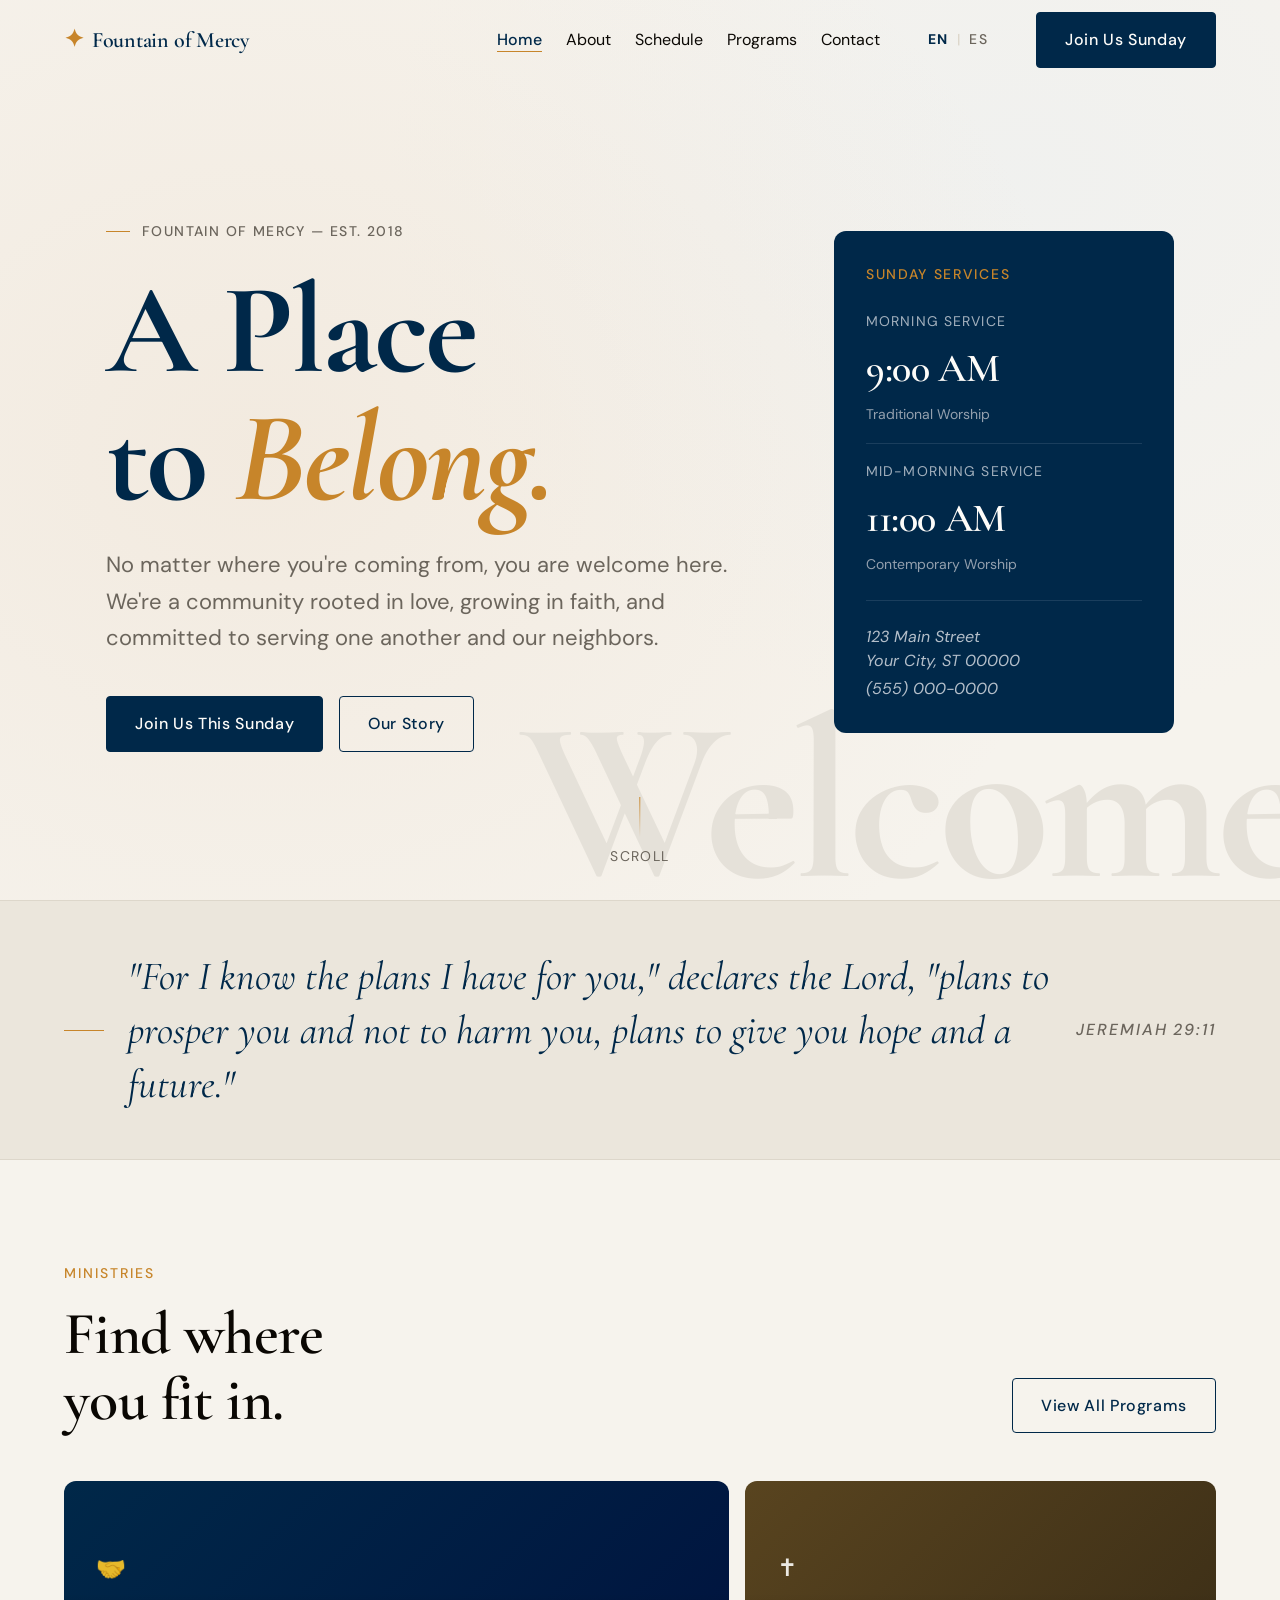
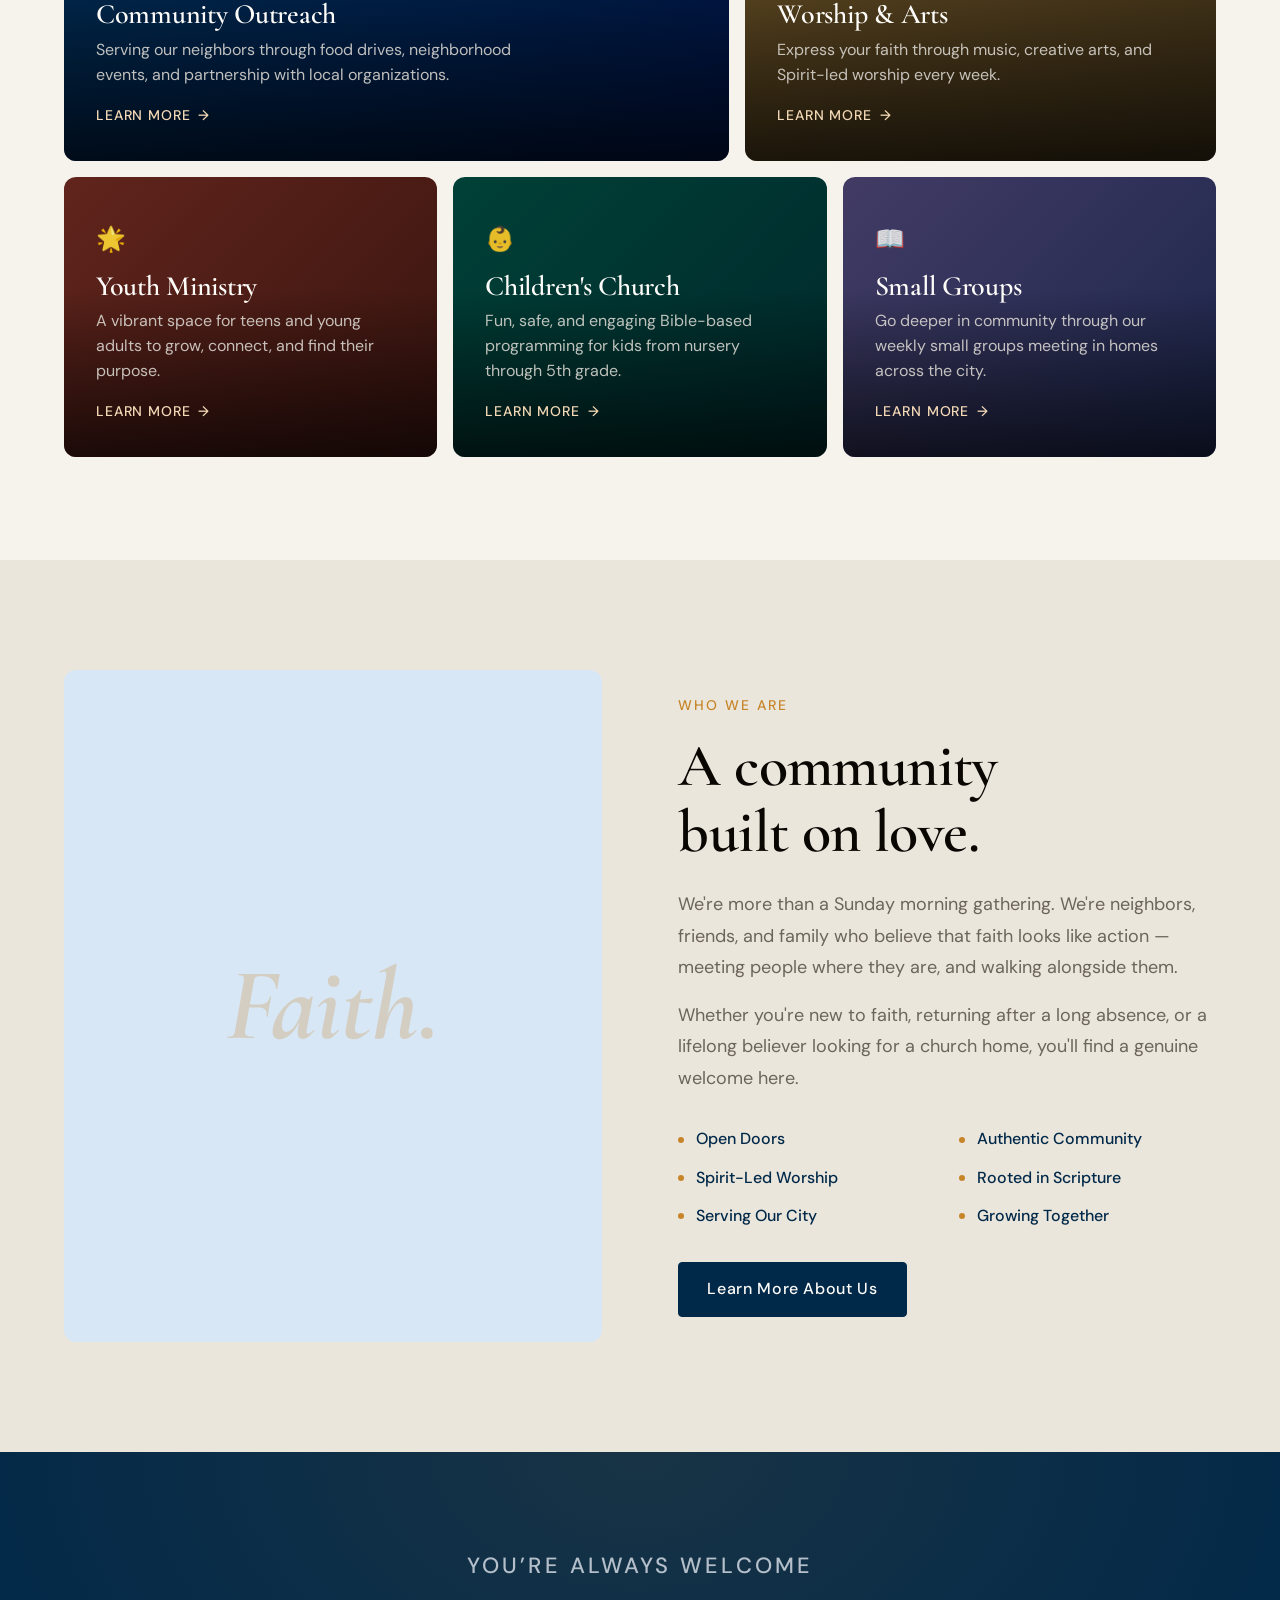
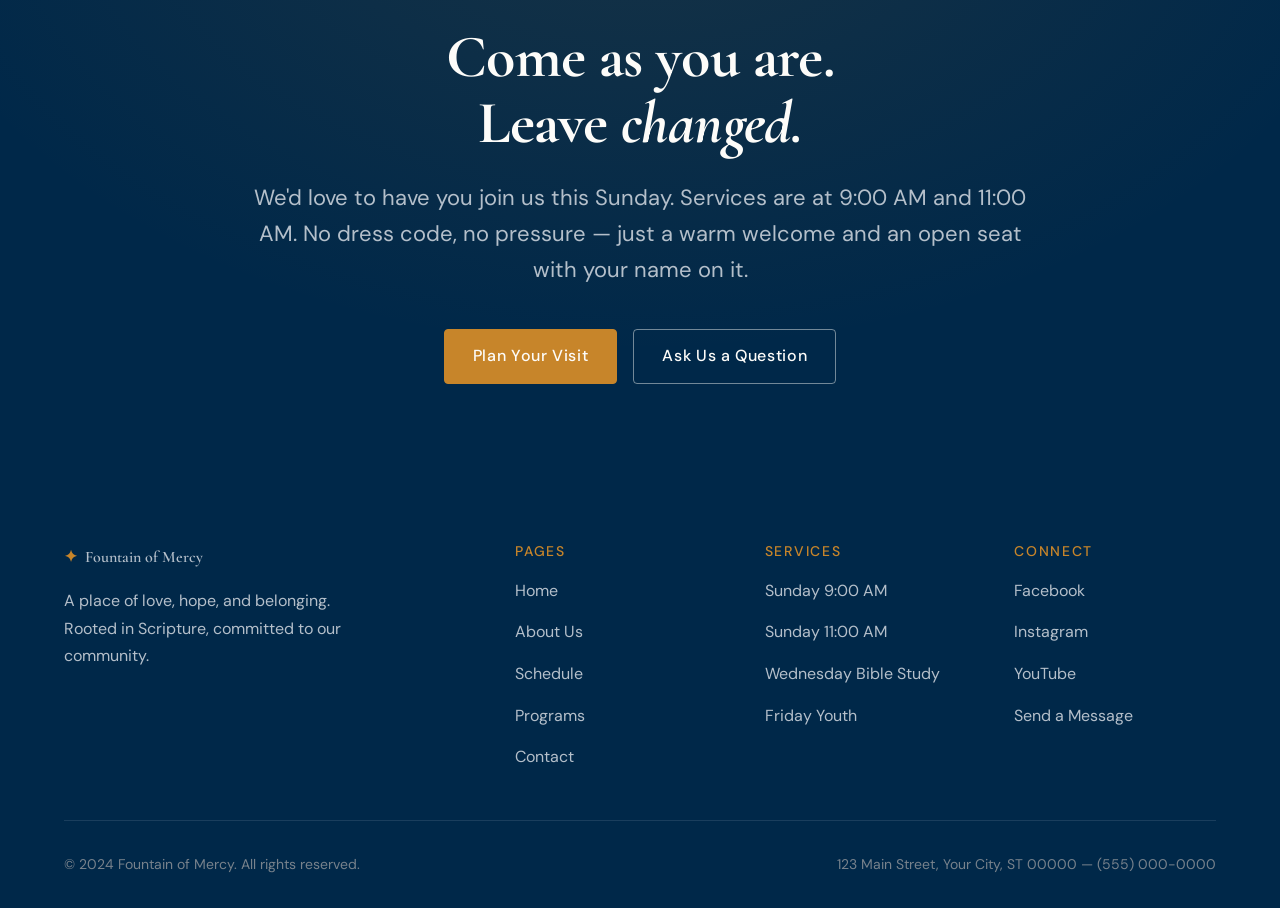
==== commit 4af3a923: "Refactor index.html: Update church name to "Fountain of Mercy", enhance accessibility, and improve c" ====
--- a/index.html
+++ b/index.html
@@ -1,285 +1,365 @@
-<!DOCTYPE html>
+<!doctype html>
 <html lang="en">
-<head>
-  <meta charset="UTF-8" />
-  <meta name="viewport" content="width=device-width, initial-scale=1.0" />
-  <title>Faith Community Church — A Place to Belong</title>
-  <meta name="description" content="Faith Community Church is a welcoming family rooted in love, hope, and service. Join us every Sunday." />
-  <link rel="preconnect" href="https://fonts.googleapis.com" />
-  <link rel="preconnect" href="https://fonts.gstatic.com" crossorigin />
-  <link href="https://fonts.googleapis.com/css2?family=Cormorant+Garamond:ital,wght@0,400;0,600;0,700;1,400;1,600&family=DM+Sans:wght@300;400;500&display=swap" rel="stylesheet" />
-  <link rel="stylesheet" href="css/style.css" />
-  <link rel="alternate" hreflang="en" href="index.html" />
-  <link rel="alternate" hreflang="es" href="es/index.html" />
-</head>
-<body>
-
-  <!-- ======== NAVIGATION ======== -->
-  <nav class="site-nav" id="site-nav" aria-label="Main navigation">
-    <div class="nav-inner">
-      <a href="index.html" class="nav-logo" aria-label="Faith Community Church home">
-        <span class="nav-logo-cross" aria-hidden="true">✦</span>
-        Faith Community Church
-      </a>
-      <button class="nav-toggle" id="nav-toggle" aria-label="Open menu" aria-expanded="false">
-        <span></span><span></span><span></span>
-      </button>
-      <ul class="nav-links" id="nav-links" role="list">
-        <li><a href="index.html">Home</a></li>
-        <li><a href="about.html">About</a></li>
-        <li><a href="schedule.html">Schedule</a></li>
-        <li><a href="programs.html">Programs</a></li>
-        <li><a href="contact.html">Contact</a></li>
-      </ul>
-      <div class="lang-switch" aria-label="Language selector">
-        <span class="lang-switch-active">EN</span>
-        <span class="lang-switch-divider" aria-hidden="true">|</span>
-        <a href="es/index.html" class="lang-switch-option" hreflang="es" lang="es">ES</a>
+  <head>
+    <meta charset="UTF-8" />
+    <meta name="viewport" content="width=device-width, initial-scale=1.0" />
+    <title>Fountain of Mercy — A Place to Belong</title>
+    <meta
+      name="description"
+      content="Fountain of Mercy is a welcoming family rooted in love, hope, and service. Join us every Sunday."
+    />
+    <link rel="preconnect" href="https://fonts.googleapis.com" />
+    <link rel="preconnect" href="https://fonts.gstatic.com" crossorigin />
+    <link
+      href="https://fonts.googleapis.com/css2?family=Cormorant+Garamond:ital,wght@0,400;0,600;0,700;1,400;1,600&family=DM+Sans:wght@300;400;500&display=swap"
+      rel="stylesheet"
+    />
+    <link rel="stylesheet" href="css/style.css" />
+    <link rel="alternate" hreflang="en" href="index.html" />
+    <link rel="alternate" hreflang="es" href="es/index.html" />
+  </head>
+  <body>
+    <!-- ======== NAVIGATION ======== -->
+    <nav class="site-nav" id="site-nav" aria-label="Main navigation">
+      <div class="nav-inner">
+        <a
+          href="index.html"
+          class="nav-logo"
+          aria-label="Fountain of Mercy home"
+        >
+          <span class="nav-logo-cross" aria-hidden="true">✦</span>
+          Fountain of Mercy
+        </a>
+        <button
+          class="nav-toggle"
+          id="nav-toggle"
+          aria-label="Open menu"
+          aria-expanded="false"
+        >
+          <span></span><span></span><span></span>
+        </button>
+        <ul class="nav-links" id="nav-links" role="list">
+          <li><a href="index.html">Home</a></li>
+          <li><a href="about.html">About</a></li>
+          <li><a href="schedule.html">Schedule</a></li>
+          <li><a href="programs.html">Programs</a></li>
+          <li><a href="contact.html">Contact</a></li>
+        </ul>
+        <div class="lang-switch" aria-label="Language selector">
+          <span class="lang-switch-active">EN</span>
+          <span class="lang-switch-divider" aria-hidden="true">|</span>
+          <a
+            href="es/index.html"
+            class="lang-switch-option"
+            hreflang="es"
+            lang="es"
+            >ES</a
+          >
+        </div>
+        <a href="schedule.html" class="btn btn-primary nav-cta"
+          >Join Us Sunday</a
+        >
       </div>
-      <a href="schedule.html" class="btn btn-primary nav-cta">Join Us Sunday</a>
-    </div>
-  </nav>
-
-  <main>
-
-    <!-- ======== HERO ======== -->
-    <section class="hero" aria-label="Welcome">
-      <div class="hero-bg-glow" aria-hidden="true"></div>
-      <div class="hero-watermark" aria-hidden="true">Welcome</div>
-
-      <div class="hero-inner">
-        <div class="hero-content">
-          <span class="hero-tag">Faith Community Church &mdash; Est. 2004</span>
-          <h1 class="hero-heading">
-            A Place<br>
-            to <em>Belong.</em>
-          </h1>
-          <p class="hero-sub">
-            No matter where you're coming from, you are welcome here.
-            We're a community rooted in love, growing in faith, and
-            committed to serving one another and our neighbors.
+    </nav>
+
+    <main>
+      <!-- ======== HERO ======== -->
+      <section class="hero" aria-label="Welcome">
+        <div class="hero-bg-glow" aria-hidden="true"></div>
+        <div class="hero-watermark" aria-hidden="true">Welcome</div>
+
+        <div class="hero-inner">
+          <div class="hero-content">
+            <span class="hero-tag">Fountain of Mercy &mdash; Est. 2018</span>
+            <h1 class="hero-heading">
+              A Place<br />
+              to <em>Belong.</em>
+            </h1>
+            <p class="hero-sub">
+              No matter where you're coming from, you are welcome here. We're a
+              community rooted in love, growing in faith, and committed to
+              serving one another and our neighbors.
+            </p>
+            <div class="hero-actions">
+              <a href="schedule.html" class="btn btn-primary"
+                >Join Us This Sunday</a
+              >
+              <a href="about.html" class="btn btn-outline">Our Story</a>
+            </div>
+          </div>
+
+          <div class="hero-card" aria-label="Sunday service times">
+            <p class="hero-card-label">Sunday Services</p>
+            <div class="hero-card-services">
+              <div class="service-time">
+                <span class="service-time-name">Morning Service</span>
+                <span class="service-time-hour">9:00 AM</span>
+                <span class="service-time-detail">Traditional Worship</span>
+              </div>
+              <div class="service-time">
+                <span class="service-time-name">Mid-Morning Service</span>
+                <span class="service-time-hour">11:00 AM</span>
+                <span class="service-time-detail">Contemporary Worship</span>
+              </div>
+            </div>
+            <address class="hero-card-address">
+              123 Main Street<br />
+              Your City, ST 00000<br />
+              <a
+                href="tel:+15550000000"
+                style="color: inherit; margin-top: 4px; display: inline-block"
+                >(555) 000-0000</a
+              >
+            </address>
+          </div>
+        </div>
+
+        <div class="hero-scroll" aria-hidden="true">
+          <div class="hero-scroll-line"></div>
+          <span>Scroll</span>
+        </div>
+      </section>
+
+      <!-- ======== SCRIPTURE STRIP ======== -->
+      <section class="scripture-strip" aria-label="Scripture">
+        <div class="container">
+          <div class="scripture-line" aria-hidden="true"></div>
+          <blockquote class="scripture-text">
+            "For I know the plans I have for you," declares the Lord, "plans to
+            prosper you and not to harm you, plans to give you hope and a
+            future."
+          </blockquote>
+          <cite class="scripture-ref label">Jeremiah 29:11</cite>
+        </div>
+      </section>
+
+      <!-- ======== MINISTRIES PREVIEW ======== -->
+      <section
+        class="ministries-preview section"
+        aria-labelledby="ministries-heading"
+      >
+        <div class="container">
+          <div class="section-header">
+            <div class="section-header-text">
+              <span class="eyebrow">Ministries</span>
+              <h2 class="heading-xl" id="ministries-heading">
+                Find where<br />you fit in.
+              </h2>
+            </div>
+            <a
+              href="programs.html"
+              class="btn btn-outline animate-fade"
+              data-delay="2"
+              >View All Programs</a
+            >
+          </div>
+
+          <div class="ministries-grid">
+            <article class="ministry-card animate-up" data-delay="1">
+              <div class="ministry-card-bg mc-1"></div>
+              <div class="ministry-card-overlay"></div>
+              <div class="ministry-card-content">
+                <div class="ministry-icon" aria-hidden="true">🤝</div>
+                <h3>Community Outreach</h3>
+                <p>
+                  Serving our neighbors through food drives, neighborhood
+                  events, and partnership with local organizations.
+                </p>
+                <a href="programs.html" class="ministry-link"
+                  >Learn more <span aria-hidden="true">→</span></a
+                >
+              </div>
+            </article>
+
+            <article class="ministry-card animate-up" data-delay="2">
+              <div class="ministry-card-bg mc-2"></div>
+              <div class="ministry-card-overlay"></div>
+              <div class="ministry-card-content">
+                <div class="ministry-icon" aria-hidden="true">✝</div>
+                <h3>Worship &amp; Arts</h3>
+                <p>
+                  Express your faith through music, creative arts, and
+                  Spirit-led worship every week.
+                </p>
+                <a href="programs.html" class="ministry-link"
+                  >Learn more <span aria-hidden="true">→</span></a
+                >
+              </div>
+            </article>
+
+            <article class="ministry-card animate-up" data-delay="2">
+              <div class="ministry-card-bg mc-3"></div>
+              <div class="ministry-card-overlay"></div>
+              <div class="ministry-card-content">
+                <div class="ministry-icon" aria-hidden="true">🌟</div>
+                <h3>Youth Ministry</h3>
+                <p>
+                  A vibrant space for teens and young adults to grow, connect,
+                  and find their purpose.
+                </p>
+                <a href="programs.html" class="ministry-link"
+                  >Learn more <span aria-hidden="true">→</span></a
+                >
+              </div>
+            </article>
+
+            <article class="ministry-card animate-up" data-delay="3">
+              <div class="ministry-card-bg mc-4"></div>
+              <div class="ministry-card-overlay"></div>
+              <div class="ministry-card-content">
+                <div class="ministry-icon" aria-hidden="true">👶</div>
+                <h3>Children's Church</h3>
+                <p>
+                  Fun, safe, and engaging Bible-based programming for kids from
+                  nursery through 5th grade.
+                </p>
+                <a href="programs.html" class="ministry-link"
+                  >Learn more <span aria-hidden="true">→</span></a
+                >
+              </div>
+            </article>
+
+            <article class="ministry-card animate-up" data-delay="4">
+              <div class="ministry-card-bg mc-5"></div>
+              <div class="ministry-card-overlay"></div>
+              <div class="ministry-card-content">
+                <div class="ministry-icon" aria-hidden="true">📖</div>
+                <h3>Small Groups</h3>
+                <p>
+                  Go deeper in community through our weekly small groups meeting
+                  in homes across the city.
+                </p>
+                <a href="programs.html" class="ministry-link"
+                  >Learn more <span aria-hidden="true">→</span></a
+                >
+              </div>
+            </article>
+          </div>
+        </div>
+      </section>
+
+      <!-- ======== WELCOME / ABOUT PREVIEW ======== -->
+      <section class="welcome-section" aria-labelledby="welcome-heading">
+        <div class="container">
+          <div class="welcome-inner">
+            <div class="welcome-visual animate-fade" aria-hidden="true">
+              <span class="welcome-visual-placeholder">Faith.</span>
+            </div>
+            <div class="welcome-content">
+              <span class="eyebrow">Who We Are</span>
+              <h2 class="heading-xl" id="welcome-heading">
+                A community<br />built on love.
+              </h2>
+              <p>
+                We're more than a Sunday morning gathering. We're neighbors,
+                friends, and family who believe that faith looks like action —
+                meeting people where they are, and walking alongside them.
+              </p>
+              <p>
+                Whether you're new to faith, returning after a long absence, or
+                a lifelong believer looking for a church home, you'll find a
+                genuine welcome here.
+              </p>
+
+              <div class="welcome-values animate-up" data-delay="2">
+                <span class="welcome-value">Open Doors</span>
+                <span class="welcome-value">Authentic Community</span>
+                <span class="welcome-value">Spirit-Led Worship</span>
+                <span class="welcome-value">Rooted in Scripture</span>
+                <span class="welcome-value">Serving Our City</span>
+                <span class="welcome-value">Growing Together</span>
+              </div>
+
+              <a
+                href="about.html"
+                class="btn btn-primary animate-up"
+                data-delay="3"
+                >Learn More About Us</a
+              >
+            </div>
+          </div>
+        </div>
+      </section>
+
+      <!-- ======== SUNDAY CTA ======== -->
+      <section class="sunday-cta" aria-labelledby="cta-heading">
+        <div class="container sunday-cta-inner">
+          <p class="sunday-cta-eyebrow">You&rsquo;re always welcome</p>
+          <h2 id="cta-heading">
+            Come as you are.<br />Leave <em>changed.</em>
+          </h2>
+          <p>
+            We'd love to have you join us this Sunday. Services are at 9:00 AM
+            and 11:00 AM. No dress code, no pressure — just a warm welcome and
+            an open seat with your name on it.
           </p>
-          <div class="hero-actions">
-            <a href="schedule.html" class="btn btn-primary">Join Us This Sunday</a>
-            <a href="about.html" class="btn btn-outline">Our Story</a>
-          </div>
-        </div>
-
-        <div class="hero-card" aria-label="Sunday service times">
-          <p class="hero-card-label">Sunday Services</p>
-          <div class="hero-card-services">
-            <div class="service-time">
-              <span class="service-time-name">Morning Service</span>
-              <span class="service-time-hour">9:00 AM</span>
-              <span class="service-time-detail">Traditional Worship</span>
-            </div>
-            <div class="service-time">
-              <span class="service-time-name">Mid-Morning Service</span>
-              <span class="service-time-hour">11:00 AM</span>
-              <span class="service-time-detail">Contemporary Worship</span>
-            </div>
-          </div>
-          <address class="hero-card-address">
-            123 Main Street<br>
-            Your City, ST 00000<br>
-            <a href="tel:+15550000000" style="color: inherit; margin-top: 4px; display: inline-block;">(555) 000-0000</a>
-          </address>
-        </div>
-      </div>
-
-      <div class="hero-scroll" aria-hidden="true">
-        <div class="hero-scroll-line"></div>
-        <span>Scroll</span>
-      </div>
-    </section>
-
-    <!-- ======== SCRIPTURE STRIP ======== -->
-    <section class="scripture-strip" aria-label="Scripture">
-      <div class="container">
-        <div class="scripture-line" aria-hidden="true"></div>
-        <blockquote class="scripture-text">
-          "For I know the plans I have for you," declares the Lord, "plans to prosper you and not to harm you, plans to give you hope and a future."
-        </blockquote>
-        <cite class="scripture-ref label">Jeremiah 29:11</cite>
-      </div>
-    </section>
-
-    <!-- ======== MINISTRIES PREVIEW ======== -->
-    <section class="ministries-preview section" aria-labelledby="ministries-heading">
-      <div class="container">
-        <div class="section-header">
-          <div class="section-header-text">
-            <span class="eyebrow">Ministries</span>
-            <h2 class="heading-xl" id="ministries-heading">
-              Find where<br>you fit in.
-            </h2>
-          </div>
-          <a href="programs.html" class="btn btn-outline animate-fade" data-delay="2">View All Programs</a>
-        </div>
-
-        <div class="ministries-grid">
-          <article class="ministry-card animate-up" data-delay="1">
-            <div class="ministry-card-bg mc-1"></div>
-            <div class="ministry-card-overlay"></div>
-            <div class="ministry-card-content">
-              <div class="ministry-icon" aria-hidden="true">🤝</div>
-              <h3>Community Outreach</h3>
-              <p>Serving our neighbors through food drives, neighborhood events, and partnership with local organizations.</p>
-              <a href="programs.html" class="ministry-link">Learn more <span aria-hidden="true">→</span></a>
-            </div>
-          </article>
-
-          <article class="ministry-card animate-up" data-delay="2">
-            <div class="ministry-card-bg mc-2"></div>
-            <div class="ministry-card-overlay"></div>
-            <div class="ministry-card-content">
-              <div class="ministry-icon" aria-hidden="true">✝</div>
-              <h3>Worship &amp; Arts</h3>
-              <p>Express your faith through music, creative arts, and Spirit-led worship every week.</p>
-              <a href="programs.html" class="ministry-link">Learn more <span aria-hidden="true">→</span></a>
-            </div>
-          </article>
-
-          <article class="ministry-card animate-up" data-delay="2">
-            <div class="ministry-card-bg mc-3"></div>
-            <div class="ministry-card-overlay"></div>
-            <div class="ministry-card-content">
-              <div class="ministry-icon" aria-hidden="true">🌟</div>
-              <h3>Youth Ministry</h3>
-              <p>A vibrant space for teens and young adults to grow, connect, and find their purpose.</p>
-              <a href="programs.html" class="ministry-link">Learn more <span aria-hidden="true">→</span></a>
-            </div>
-          </article>
-
-          <article class="ministry-card animate-up" data-delay="3">
-            <div class="ministry-card-bg mc-4"></div>
-            <div class="ministry-card-overlay"></div>
-            <div class="ministry-card-content">
-              <div class="ministry-icon" aria-hidden="true">👶</div>
-              <h3>Children's Church</h3>
-              <p>Fun, safe, and engaging Bible-based programming for kids from nursery through 5th grade.</p>
-              <a href="programs.html" class="ministry-link">Learn more <span aria-hidden="true">→</span></a>
-            </div>
-          </article>
-
-          <article class="ministry-card animate-up" data-delay="4">
-            <div class="ministry-card-bg mc-5"></div>
-            <div class="ministry-card-overlay"></div>
-            <div class="ministry-card-content">
-              <div class="ministry-icon" aria-hidden="true">📖</div>
-              <h3>Small Groups</h3>
-              <p>Go deeper in community through our weekly small groups meeting in homes across the city.</p>
-              <a href="programs.html" class="ministry-link">Learn more <span aria-hidden="true">→</span></a>
-            </div>
-          </article>
-        </div>
-      </div>
-    </section>
-
-    <!-- ======== WELCOME / ABOUT PREVIEW ======== -->
-    <section class="welcome-section" aria-labelledby="welcome-heading">
-      <div class="container">
-        <div class="welcome-inner">
-          <div class="welcome-visual animate-fade" aria-hidden="true">
-            <span class="welcome-visual-placeholder">Faith.</span>
-          </div>
-          <div class="welcome-content">
-            <span class="eyebrow">Who We Are</span>
-            <h2 class="heading-xl" id="welcome-heading">A community<br>built on love.</h2>
-            <p>
-              We're more than a Sunday morning gathering. We're neighbors, friends, and family
-              who believe that faith looks like action — meeting people where they are, and
-              walking alongside them.
+          <div class="sunday-cta-actions">
+            <a href="schedule.html" class="btn btn-gold">Plan Your Visit</a>
+            <a href="contact.html" class="btn btn-outline-light"
+              >Ask Us a Question</a
+            >
+          </div>
+        </div>
+      </section>
+    </main>
+
+    <!-- ======== FOOTER ======== -->
+    <footer class="site-footer" aria-label="Site footer">
+      <div class="footer-inner">
+        <div class="footer-grid">
+          <div class="footer-brand">
+            <p class="footer-brand-name">
+              <span class="footer-brand-cross" aria-hidden="true">✦</span>
+              Fountain of Mercy
             </p>
             <p>
-              Whether you're new to faith, returning after a long absence, or a lifelong
-              believer looking for a church home, you'll find a genuine welcome here.
+              A place of love, hope, and belonging. Rooted in Scripture,
+              committed to our community.
             </p>
-
-            <div class="welcome-values animate-up" data-delay="2">
-              <span class="welcome-value">Open Doors</span>
-              <span class="welcome-value">Authentic Community</span>
-              <span class="welcome-value">Spirit-Led Worship</span>
-              <span class="welcome-value">Rooted in Scripture</span>
-              <span class="welcome-value">Serving Our City</span>
-              <span class="welcome-value">Growing Together</span>
-            </div>
-
-            <a href="about.html" class="btn btn-primary animate-up" data-delay="3">Learn More About Us</a>
-          </div>
+          </div>
+
+          <div class="footer-col">
+            <h4>Pages</h4>
+            <ul>
+              <li><a href="index.html">Home</a></li>
+              <li><a href="about.html">About Us</a></li>
+              <li><a href="schedule.html">Schedule</a></li>
+              <li><a href="programs.html">Programs</a></li>
+              <li><a href="contact.html">Contact</a></li>
+            </ul>
+          </div>
+
+          <div class="footer-col">
+            <h4>Services</h4>
+            <ul>
+              <li><a href="schedule.html">Sunday 9:00 AM</a></li>
+              <li><a href="schedule.html">Sunday 11:00 AM</a></li>
+              <li><a href="schedule.html">Wednesday Bible Study</a></li>
+              <li><a href="schedule.html">Friday Youth</a></li>
+            </ul>
+          </div>
+
+          <div class="footer-col">
+            <h4>Connect</h4>
+            <ul>
+              <li><a href="#">Facebook</a></li>
+              <li><a href="#">Instagram</a></li>
+              <li><a href="#">YouTube</a></li>
+              <li><a href="contact.html">Send a Message</a></li>
+            </ul>
+          </div>
+        </div>
+
+        <div class="footer-bottom">
+          <p>&copy; 2024 Fountain of Mercy. All rights reserved.</p>
+          <p>
+            123 Main Street, Your City, ST 00000 &mdash;
+            <a href="tel:+15550000000" style="color: inherit">(555) 000-0000</a>
+          </p>
         </div>
       </div>
-    </section>
-
-    <!-- ======== SUNDAY CTA ======== -->
-    <section class="sunday-cta" aria-labelledby="cta-heading">
-      <div class="container sunday-cta-inner">
-        <p class="sunday-cta-eyebrow">You&rsquo;re always welcome</p>
-        <h2 id="cta-heading">Come as you are.<br>Leave <em>changed.</em></h2>
-        <p>
-          We'd love to have you join us this Sunday. Services are at 9:00 AM and 11:00 AM.
-          No dress code, no pressure — just a warm welcome and an open seat with your name on it.
-        </p>
-        <div class="sunday-cta-actions">
-          <a href="schedule.html" class="btn btn-gold">Plan Your Visit</a>
-          <a href="contact.html" class="btn btn-outline-light">Ask Us a Question</a>
-        </div>
-      </div>
-    </section>
-
-  </main>
-
-  <!-- ======== FOOTER ======== -->
-  <footer class="site-footer" aria-label="Site footer">
-    <div class="footer-inner">
-      <div class="footer-grid">
-        <div class="footer-brand">
-          <p class="footer-brand-name">
-            <span class="footer-brand-cross" aria-hidden="true">✦</span>
-            Faith Community Church
-          </p>
-          <p>A place of love, hope, and belonging. Rooted in Scripture, committed to our community.</p>
-        </div>
-
-        <div class="footer-col">
-          <h4>Pages</h4>
-          <ul>
-            <li><a href="index.html">Home</a></li>
-            <li><a href="about.html">About Us</a></li>
-            <li><a href="schedule.html">Schedule</a></li>
-            <li><a href="programs.html">Programs</a></li>
-            <li><a href="contact.html">Contact</a></li>
-          </ul>
-        </div>
-
-        <div class="footer-col">
-          <h4>Services</h4>
-          <ul>
-            <li><a href="schedule.html">Sunday 9:00 AM</a></li>
-            <li><a href="schedule.html">Sunday 11:00 AM</a></li>
-            <li><a href="schedule.html">Wednesday Bible Study</a></li>
-            <li><a href="schedule.html">Friday Youth</a></li>
-          </ul>
-        </div>
-
-        <div class="footer-col">
-          <h4>Connect</h4>
-          <ul>
-            <li><a href="#">Facebook</a></li>
-            <li><a href="#">Instagram</a></li>
-            <li><a href="#">YouTube</a></li>
-            <li><a href="contact.html">Send a Message</a></li>
-          </ul>
-        </div>
-      </div>
-
-      <div class="footer-bottom">
-        <p>&copy; 2024 Faith Community Church. All rights reserved.</p>
-        <p>123 Main Street, Your City, ST 00000 &mdash; <a href="tel:+15550000000" style="color: inherit;">(555) 000-0000</a></p>
-      </div>
-    </div>
-  </footer>
-
-  <script src="js/main.js"></script>
-</body>
+    </footer>
+
+    <script src="js/main.js"></script>
+  </body>
 </html>
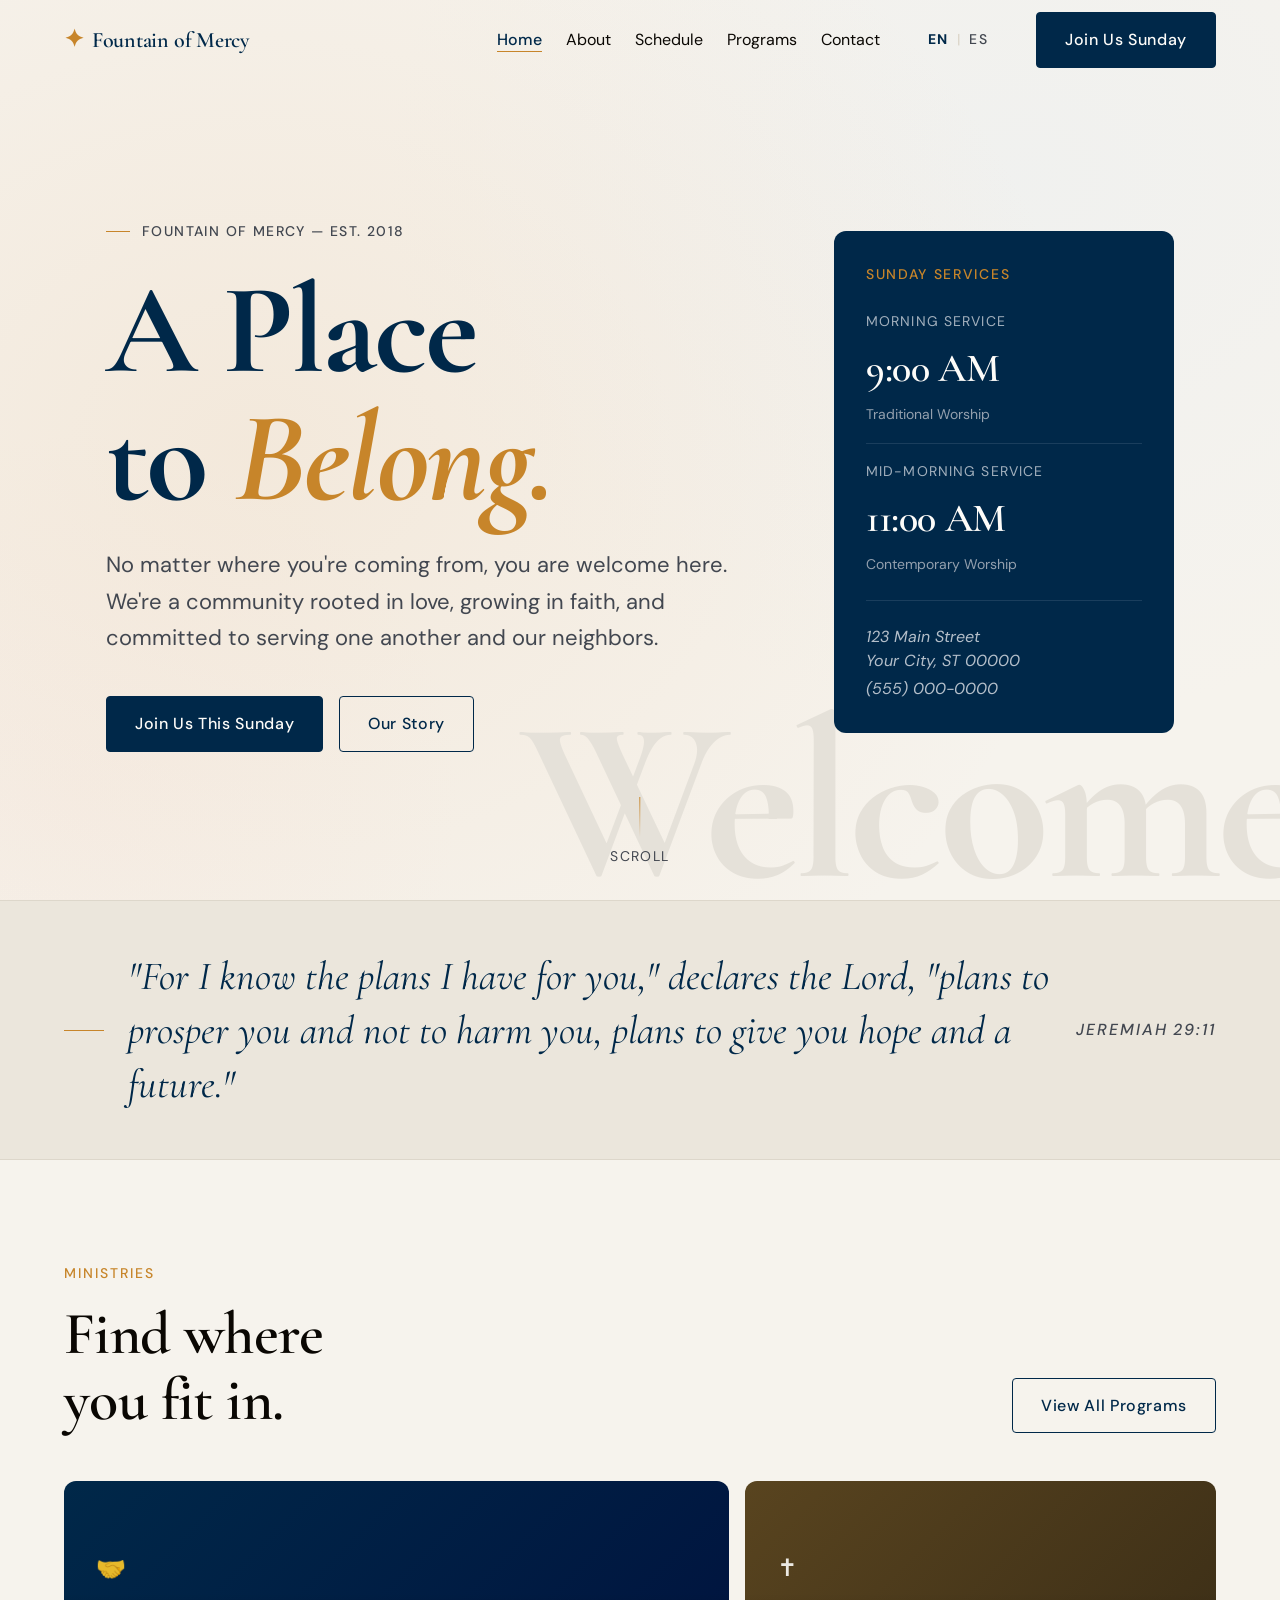
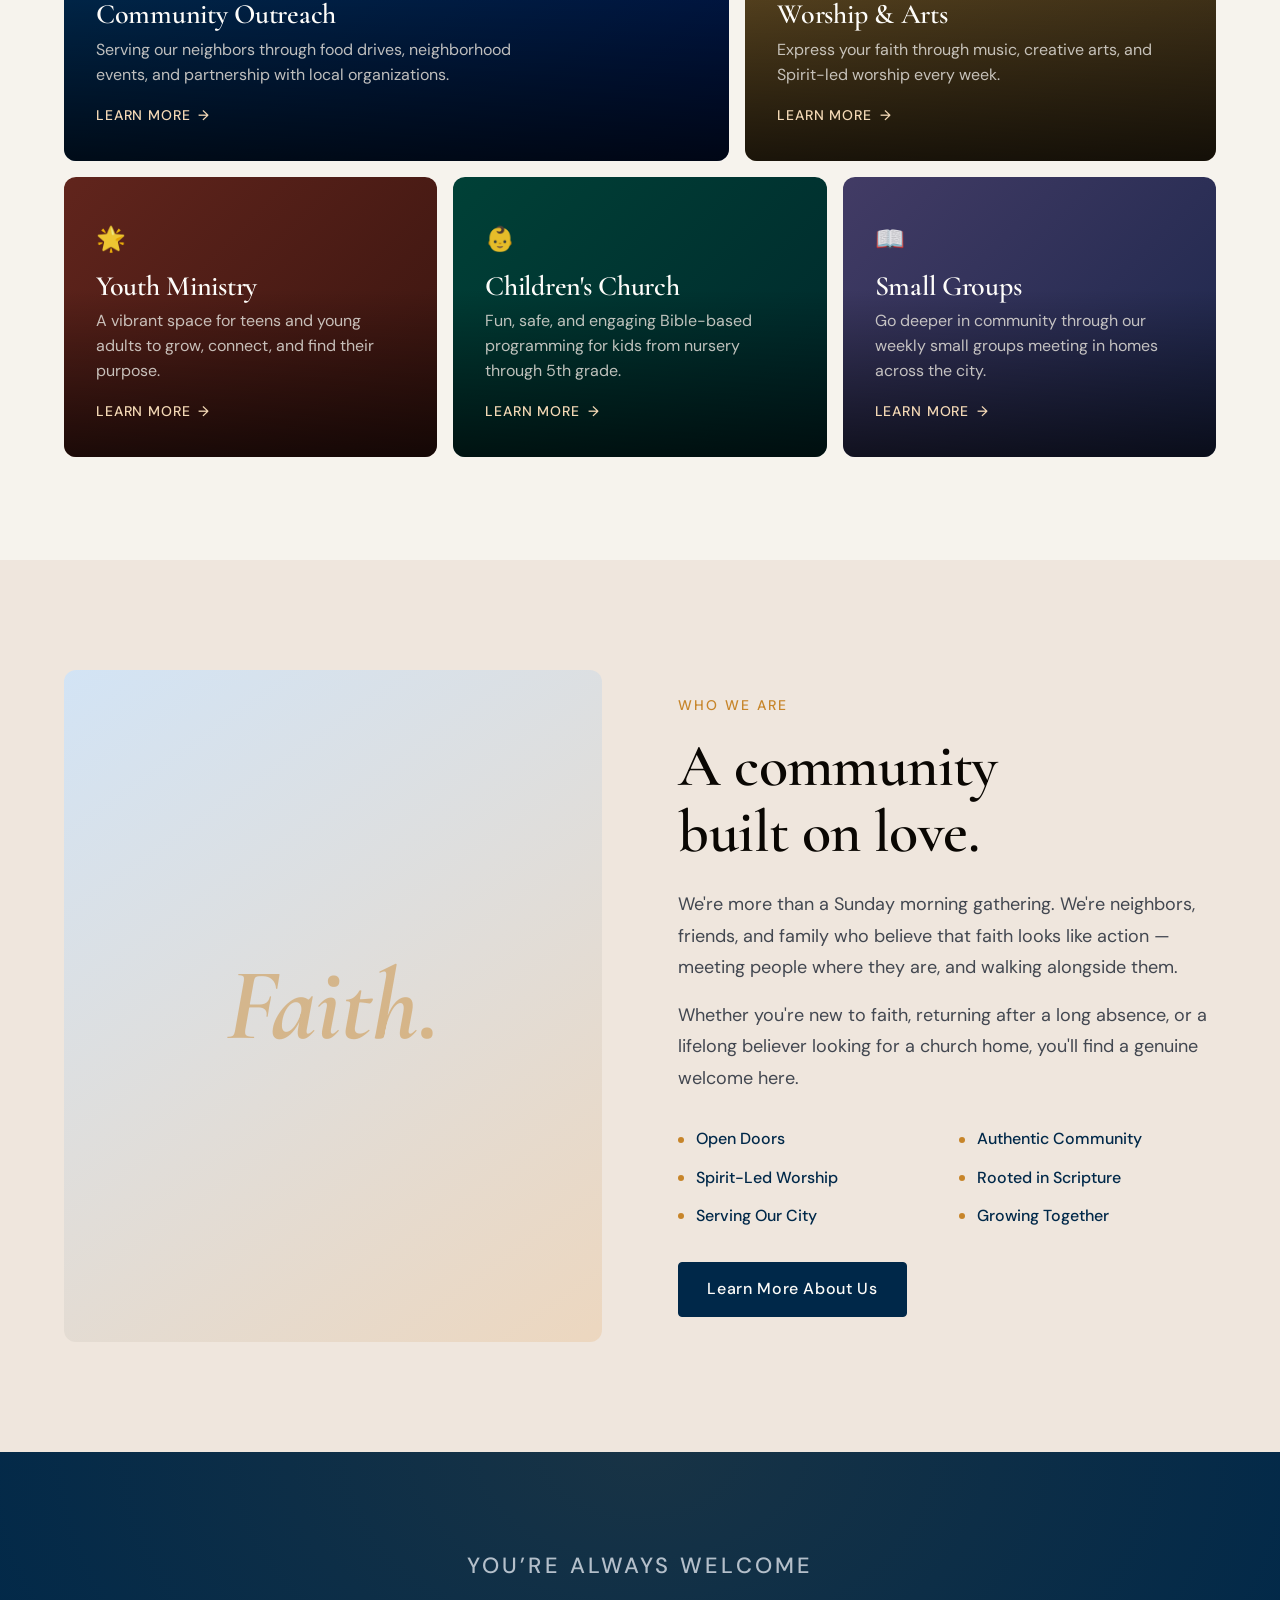
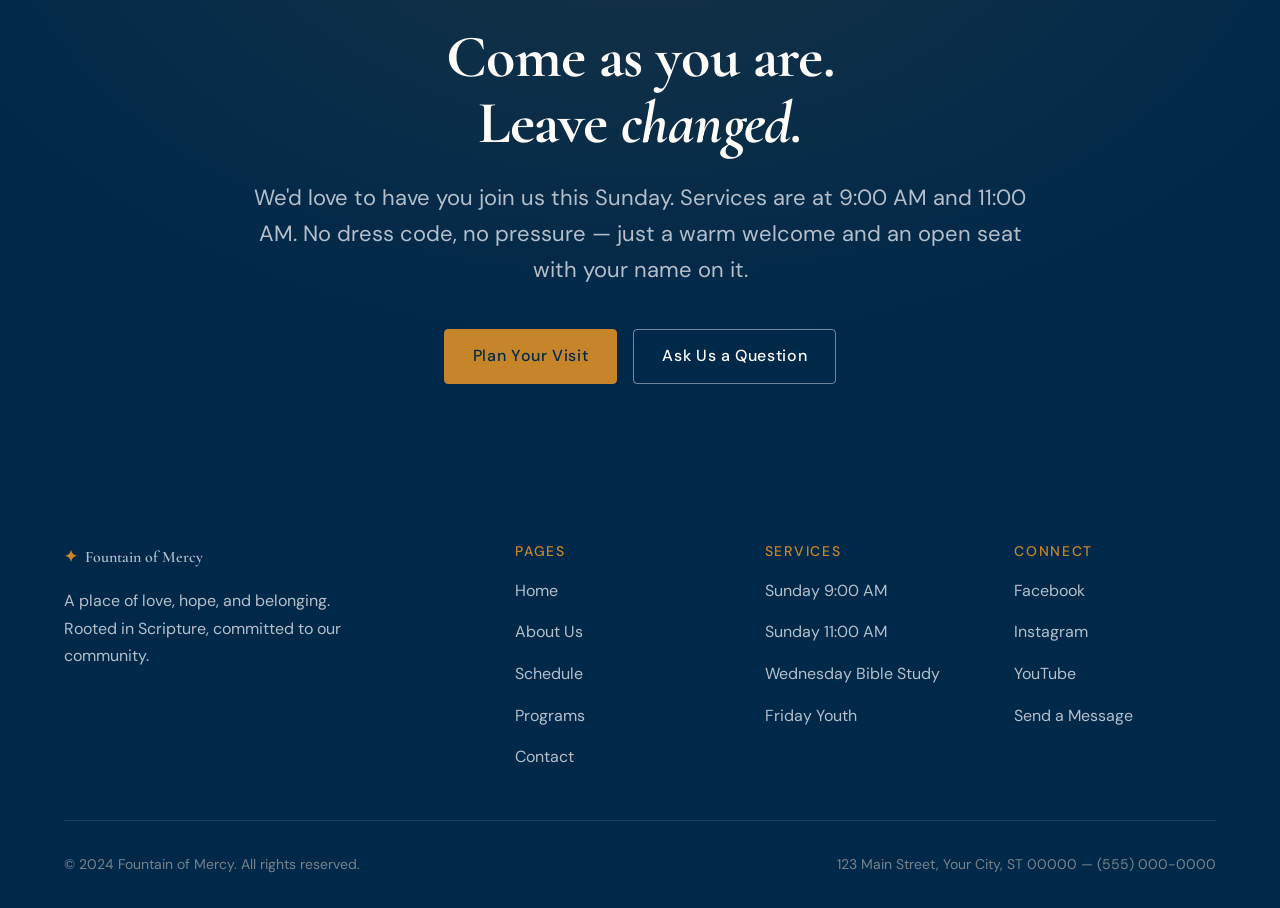
==== commit 48f1a893: "Add skip navigation links and improve accessibility across multiple pages" ====
--- a/index.html
+++ b/index.html
@@ -19,6 +19,7 @@
     <link rel="alternate" hreflang="es" href="es/index.html" />
   </head>
   <body>
+    <a class="skip-link" href="#main-content">Skip to main content</a>
     <!-- ======== NAVIGATION ======== -->
     <nav class="site-nav" id="site-nav" aria-label="Main navigation">
       <div class="nav-inner">
@@ -62,7 +63,7 @@
       </div>
     </nav>
 
-    <main>
+    <main id="main-content">
       <!-- ======== HERO ======== -->
       <section class="hero" aria-label="Welcome">
         <div class="hero-bg-glow" aria-hidden="true"></div>
@@ -105,11 +106,7 @@
             <address class="hero-card-address">
               123 Main Street<br />
               Your City, ST 00000<br />
-              <a
-                href="tel:+15550000000"
-                style="color: inherit; margin-top: 4px; display: inline-block"
-                >(555) 000-0000</a
-              >
+              <a href="tel:+15550000000">(555) 000-0000</a>
             </address>
           </div>
         </div>
@@ -354,7 +351,7 @@
           <p>&copy; 2024 Fountain of Mercy. All rights reserved.</p>
           <p>
             123 Main Street, Your City, ST 00000 &mdash;
-            <a href="tel:+15550000000" style="color: inherit">(555) 000-0000</a>
+            <a href="tel:+15550000000">(555) 000-0000</a>
           </p>
         </div>
       </div>
--- a/css/style.css
+++ b/css/style.css
@@ -3,38 +3,42 @@
    ========================================= */
 :root {
   /* Colors */
-  --cream:         oklch(96.5% 0.009 82);
-  --cream-deep:    oklch(92.5% 0.014 82);
-  --cream-border:  oklch(88% 0.018 82);
-  --navy:          oklch(27% 0.075 248);
-  --navy-mid:      oklch(38% 0.065 248);
-  --navy-pale:     oklch(92% 0.025 248);
-  --gold:          oklch(67% 0.13 70);
-  --gold-pale:     oklch(90% 0.055 74);
-  --text:          oklch(13% 0.015 82);
-  --text-muted:    oklch(51% 0.016 82);
-  --white:         oklch(99% 0.003 82);
+  --cream: oklch(96.5% 0.009 82);
+  --cream-deep: oklch(92.5% 0.014 82);
+  --cream-border: oklch(88% 0.018 82);
+  --navy: oklch(27% 0.075 248);
+  --navy-mid: oklch(38% 0.065 248);
+  --navy-pale: oklch(92% 0.025 248);
+  --gold: oklch(67% 0.13 70);
+  --gold-pale: oklch(90% 0.055 74);
+  --copper: oklch(57% 0.11 38);
+  --copper-pale: oklch(94% 0.035 38);
+  --text: oklch(13% 0.015 82);
+  --text-muted: oklch(0.396 0.016 264);
+  --white: oklch(99% 0.003 82);
 
   /* Fonts */
-  --font-display: 'Cormorant Garamond', Georgia, serif;
-  --font-body:    'DM Sans', system-ui, sans-serif;
+  --font-display: "Cormorant Garamond", Georgia, serif;
+  --font-body: "DM Sans", system-ui, sans-serif;
 
   /* Fluid type scale */
-  --text-xs:   clamp(0.75rem,  0.7rem  + 0.25vw, 0.875rem);
-  --text-sm:   clamp(0.875rem, 0.82rem + 0.28vw, 1rem);
-  --text-base: clamp(1rem,     0.92rem + 0.4vw,  1.125rem);
-  --text-lg:   clamp(1.125rem, 1rem    + 0.65vw, 1.375rem);
-  --text-xl:   clamp(1.375rem, 1.2rem  + 0.9vw,  1.75rem);
-  --text-2xl:  clamp(1.75rem,  1.5rem  + 1.3vw,  2.5rem);
-  --text-3xl:  clamp(2.25rem,  1.75rem + 2.5vw,  4rem);
-  --text-4xl:  clamp(3.5rem,   2rem    + 7.5vw,  8rem);
+  --text-xs: clamp(0.75rem, 0.7rem + 0.25vw, 0.875rem);
+  --text-sm: clamp(0.875rem, 0.82rem + 0.28vw, 1rem);
+  --text-base: clamp(1rem, 0.92rem + 0.4vw, 1.125rem);
+  --text-lg: clamp(1.125rem, 1rem + 0.65vw, 1.375rem);
+  --text-xl: clamp(1.375rem, 1.2rem + 0.9vw, 1.75rem);
+  --text-2xl: clamp(1.75rem, 1.5rem + 1.3vw, 2.5rem);
+  --text-3xl: clamp(2.25rem, 1.75rem + 2.5vw, 4rem);
+  --text-4xl: clamp(3.5rem, 2rem + 7.5vw, 8rem);
 
   /* Spacing */
-  --sp-2:  0.5rem;
-  --sp-3:  0.75rem;
-  --sp-4:  1rem;
-  --sp-6:  1.5rem;
-  --sp-8:  2rem;
+  --sp-1: 0.25rem;
+  --sp-2: 0.5rem;
+  --sp-3: 0.75rem;
+  --sp-4: 1rem;
+  --sp-5: 1.25rem;
+  --sp-6: 1.5rem;
+  --sp-8: 2rem;
   --sp-10: 2.5rem;
   --sp-12: 3rem;
   --sp-16: 4rem;
@@ -43,9 +47,9 @@
   --sp-32: 8rem;
 
   /* Layout */
-  --max-w:    1320px;
-  --nav-h:    80px;
-  --radius:   4px;
+  --max-w: 1320px;
+  --nav-h: 80px;
+  --radius: 4px;
   --radius-lg: 12px;
 
   /* Easing */
@@ -55,7 +59,13 @@
 /* =========================================
    RESET & BASE
    ========================================= */
-*, *::before, *::after { box-sizing: border-box; margin: 0; padding: 0; }
+*,
+*::before,
+*::after {
+  box-sizing: border-box;
+  margin: 0;
+  padding: 0;
+}
 
 html {
   scroll-behavior: smooth;
@@ -69,28 +79,62 @@
   background-color: var(--cream);
   line-height: 1.65;
   -webkit-font-smoothing: antialiased;
-}
-
-img { display: block; max-width: 100%; height: auto; }
-a { color: inherit; text-decoration: none; }
-button { font: inherit; cursor: pointer; border: none; background: none; }
-ul, ol { list-style: none; }
-input, textarea, select { font: inherit; }
+  -moz-osx-font-smoothing: grayscale;
+}
+
+img {
+  display: block;
+  max-width: 100%;
+  height: auto;
+}
+a {
+  color: inherit;
+  text-decoration: none;
+}
+button {
+  font: inherit;
+  cursor: pointer;
+  border: none;
+  background: none;
+}
+ul,
+ol {
+  list-style: none;
+}
+input,
+textarea,
+select {
+  font: inherit;
+}
 
 /* =========================================
    TYPOGRAPHY
    ========================================= */
-h1, h2, h3, h4 {
+h1,
+h2,
+h3,
+h4 {
   font-family: var(--font-display);
   font-weight: 600;
   line-height: 1.1;
   letter-spacing: -0.01em;
 }
 
-.display { font-size: var(--text-4xl); font-weight: 700; letter-spacing: -0.02em; line-height: 1; }
-.heading-xl  { font-size: var(--text-3xl); }
-.heading-lg  { font-size: var(--text-2xl); }
-.heading-md  { font-size: var(--text-xl); }
+.display {
+  font-size: var(--text-4xl);
+  font-weight: 700;
+  letter-spacing: -0.02em;
+  line-height: 1;
+}
+.heading-xl {
+  font-size: var(--text-3xl);
+}
+.heading-lg {
+  font-size: var(--text-2xl);
+}
+.heading-md {
+  font-size: var(--text-xl);
+}
 
 .label {
   font-family: var(--font-body);
@@ -148,13 +192,30 @@
   font-weight: 500;
   letter-spacing: 0.04em;
   border-radius: var(--radius);
-  transition: transform 0.18s var(--ease-out), box-shadow 0.18s var(--ease-out), background 0.18s, color 0.18s, border-color 0.18s;
+  transition:
+    transform 0.18s var(--ease-out),
+    box-shadow 0.18s var(--ease-out),
+    background 0.18s,
+    color 0.18s,
+    border-color 0.18s;
   cursor: pointer;
   white-space: nowrap;
 }
 
-.btn:hover { transform: translateY(-1px); }
-.btn:active { transform: translateY(0); }
+.btn:hover {
+  transform: translateY(-1px);
+}
+.btn:active {
+  transform: translateY(0);
+}
+
+.btn-block {
+  width: 100%;
+  justify-content: center;
+}
+.btn-padded {
+  padding-block: 1em;
+}
 
 .btn-primary {
   background: var(--navy);
@@ -179,13 +240,14 @@
 
 .btn-gold {
   background: var(--gold);
-  color: var(--white);
+  color: var(--navy);
   border: 1.5px solid var(--gold);
 }
 .btn-gold:hover {
-  background: oklch(60% 0.13 70);
-  border-color: oklch(60% 0.13 70);
-  box-shadow: 0 6px 24px oklch(67% 0.13 70 / 0.3);
+  background: oklch(62% 0.14 70);
+  border-color: oklch(62% 0.14 70);
+  box-shadow: 0 6px 24px oklch(67% 0.13 70 / 0.35);
+  color: var(--navy);
 }
 
 .btn-outline-light {
@@ -225,7 +287,9 @@
   transition: color 0.15s;
 }
 
-.lang-switch-option:hover { color: var(--navy); }
+.lang-switch-option:hover {
+  color: var(--navy);
+}
 
 /* =========================================
    NAVIGATION
@@ -237,14 +301,18 @@
   right: 0;
   z-index: 100;
   height: var(--nav-h);
-  transition: background 0.3s, box-shadow 0.3s, border-bottom 0.3s;
+  transition:
+    background 0.3s,
+    box-shadow 0.3s;
 }
 
 .site-nav.scrolled {
   background: oklch(96.5% 0.009 82 / 0.92);
   backdrop-filter: blur(12px);
   -webkit-backdrop-filter: blur(12px);
-  box-shadow: 0 1px 0 var(--cream-border), 0 4px 24px oklch(13% 0.015 82 / 0.06);
+  box-shadow:
+    0 1px 0 var(--cream-border),
+    0 4px 24px oklch(13% 0.015 82 / 0.06);
 }
 
 .nav-inner {
@@ -291,7 +359,7 @@
 }
 
 .nav-links a::after {
-  content: '';
+  content: "";
   position: absolute;
   bottom: -2px;
   left: 0;
@@ -301,12 +369,21 @@
   transition: width 0.2s var(--ease-out);
 }
 
-.nav-links a:hover { color: var(--navy); }
+.nav-links a:hover {
+  color: var(--navy);
+}
 .nav-links a:hover::after,
-.nav-links a.active::after { width: 100%; }
-.nav-links a.active { color: var(--navy); font-weight: 500; }
-
-.nav-cta { margin-left: var(--sp-4); }
+.nav-links a.active::after {
+  width: 100%;
+}
+.nav-links a.active {
+  color: var(--navy);
+  font-weight: 500;
+}
+
+.nav-cta {
+  margin-left: var(--sp-4);
+}
 
 .nav-toggle {
   display: none;
@@ -321,13 +398,21 @@
   height: 1.5px;
   background: var(--navy);
   border-radius: 2px;
-  transition: transform 0.25s var(--ease-out), opacity 0.25s;
+  transition:
+    transform 0.25s var(--ease-out),
+    opacity 0.25s;
   transform-origin: center;
 }
 
-.nav-toggle.open span:nth-child(1) { transform: translateY(6.5px) rotate(45deg); }
-.nav-toggle.open span:nth-child(2) { opacity: 0; }
-.nav-toggle.open span:nth-child(3) { transform: translateY(-6.5px) rotate(-45deg); }
+.nav-toggle.open span:nth-child(1) {
+  transform: translateY(6.5px) rotate(45deg);
+}
+.nav-toggle.open span:nth-child(2) {
+  opacity: 0;
+}
+.nav-toggle.open span:nth-child(3) {
+  transform: translateY(-6.5px) rotate(-45deg);
+}
 
 /* =========================================
    FOOTER
@@ -364,7 +449,9 @@
   gap: var(--sp-2);
 }
 
-.footer-brand-cross { color: var(--gold); }
+.footer-brand-cross {
+  color: var(--gold);
+}
 
 .footer-brand p {
   font-size: var(--text-sm);
@@ -383,13 +470,19 @@
   margin-bottom: var(--sp-4);
 }
 
-.footer-col ul { display: flex; flex-direction: column; gap: var(--sp-3); }
+.footer-col ul {
+  display: flex;
+  flex-direction: column;
+  gap: var(--sp-3);
+}
 .footer-col a {
   font-size: var(--text-sm);
   color: oklch(80% 0.02 248);
   transition: color 0.15s;
 }
-.footer-col a:hover { color: var(--white); }
+.footer-col a:hover {
+  color: var(--white);
+}
 
 .footer-bottom {
   display: flex;
@@ -399,7 +492,10 @@
   flex-wrap: wrap;
 }
 
-.footer-bottom p { font-size: var(--text-xs); color: oklch(60% 0.02 248); }
+.footer-bottom p {
+  font-size: var(--text-xs);
+  color: oklch(60% 0.02 248);
+}
 
 /* =========================================
    HOME — HERO
@@ -418,8 +514,21 @@
   position: absolute;
   inset: 0;
   background:
-    radial-gradient(ellipse 65% 75% at 20% 50%, oklch(88% 0.04 70 / 0.28), transparent),
-    radial-gradient(ellipse 50% 60% at 80% 20%, oklch(92% 0.03 248 / 0.18), transparent);
+    radial-gradient(
+      ellipse 65% 75% at 20% 50%,
+      oklch(88% 0.05 70 / 0.32),
+      transparent
+    ),
+    radial-gradient(
+      ellipse 50% 60% at 80% 20%,
+      oklch(92% 0.03 248 / 0.18),
+      transparent
+    ),
+    radial-gradient(
+      ellipse 30% 40% at 6% 88%,
+      oklch(90% 0.04 38 / 0.14),
+      transparent
+    );
   pointer-events: none;
 }
 
@@ -450,7 +559,9 @@
   align-items: center;
 }
 
-.hero-content { max-width: 680px; }
+.hero-content {
+  max-width: 680px;
+}
 
 .hero-tag {
   display: inline-flex;
@@ -465,7 +576,7 @@
 }
 
 .hero-tag::before {
-  content: '';
+  content: "";
   display: block;
   width: 24px;
   height: 1px;
@@ -511,13 +622,17 @@
 }
 
 .hero-card::before {
-  content: '';
+  content: "";
   position: absolute;
   top: -40%;
   right: -20%;
   width: 200px;
   height: 200px;
-  background: radial-gradient(circle, oklch(67% 0.13 70 / 0.15), transparent 70%);
+  background: radial-gradient(
+    circle,
+    oklch(67% 0.13 70 / 0.15),
+    transparent 70%
+  );
   pointer-events: none;
 }
 
@@ -530,7 +645,11 @@
   margin-bottom: var(--sp-6);
 }
 
-.hero-card-services { display: flex; flex-direction: column; gap: var(--sp-4); }
+.hero-card-services {
+  display: flex;
+  flex-direction: column;
+  gap: var(--sp-4);
+}
 
 .service-time {
   display: flex;
@@ -539,7 +658,10 @@
   padding-bottom: var(--sp-4);
   border-bottom: 1px solid oklch(90% 0.018 248 / 0.12);
 }
-.service-time:last-child { border-bottom: none; padding-bottom: 0; }
+.service-time:last-child {
+  border-bottom: none;
+  padding-bottom: 0;
+}
 
 .service-time-name {
   font-size: var(--text-xs);
@@ -568,6 +690,12 @@
   line-height: 1.5;
 }
 
+.hero-card-address a {
+  color: inherit;
+  margin-top: var(--sp-1);
+  display: inline-block;
+}
+
 .hero-scroll {
   position: absolute;
   bottom: var(--sp-8);
@@ -592,8 +720,15 @@
 }
 
 @keyframes scrollPulse {
-  0%, 100% { opacity: 0.4; transform: scaleY(1); }
-  50% { opacity: 1; transform: scaleY(1.2); }
+  0%,
+  100% {
+    opacity: 0.4;
+    transform: scaleY(1);
+  }
+  50% {
+    opacity: 1;
+    transform: scaleY(1.2);
+  }
 }
 
 /* =========================================
@@ -649,8 +784,12 @@
   flex-wrap: wrap;
 }
 
-.section-header-text { max-width: 52ch; }
-.section-header-text h2 { margin-top: var(--sp-3); }
+.section-header-text {
+  max-width: 52ch;
+}
+.section-header-text h2 {
+  margin-top: var(--sp-3);
+}
 
 .ministries-grid {
   display: grid;
@@ -670,11 +809,38 @@
   min-height: 280px;
 }
 
-.ministry-card:nth-child(1) { grid-column: span 7; }
-.ministry-card:nth-child(2) { grid-column: span 5; }
-.ministry-card:nth-child(3) { grid-column: span 4; }
-.ministry-card:nth-child(4) { grid-column: span 4; }
-.ministry-card:nth-child(5) { grid-column: span 4; }
+.ministry-card:nth-child(1) {
+  grid-column: span 7;
+}
+.ministry-card:nth-child(2) {
+  grid-column: span 5;
+}
+.ministry-card:nth-child(3) {
+  grid-column: span 4;
+}
+.ministry-card:nth-child(4) {
+  grid-column: span 4;
+}
+.ministry-card:nth-child(5) {
+  grid-column: span 4;
+}
+
+.ministry-card::before {
+  content: "";
+  position: absolute;
+  top: 0;
+  left: 0;
+  right: 0;
+  height: 3px;
+  background: var(--gold);
+  opacity: 0;
+  z-index: 3;
+  transition: opacity 0.3s var(--ease-out);
+}
+
+.ministry-card:hover::before {
+  opacity: 1;
+}
 
 .ministry-card-bg {
   position: absolute;
@@ -683,13 +849,41 @@
   transition: transform 0.5s var(--ease-out);
 }
 
-.ministry-card:hover .ministry-card-bg { transform: scale(1.04); }
-
-.mc-1 { background: linear-gradient(135deg, var(--navy) 0%, oklch(20% 0.09 260) 100%); }
-.mc-2 { background: linear-gradient(135deg, oklch(40% 0.06 80) 0%, oklch(30% 0.04 80) 100%); }
-.mc-3 { background: linear-gradient(135deg, oklch(35% 0.09 30) 0%, oklch(25% 0.06 30) 100%); }
-.mc-4 { background: linear-gradient(135deg, oklch(33% 0.07 180) 0%, oklch(25% 0.05 200) 100%); }
-.mc-5 { background: linear-gradient(135deg, oklch(38% 0.07 290) 0%, oklch(28% 0.07 270) 100%); }
+.ministry-card:hover .ministry-card-bg {
+  transform: scale(1.04);
+}
+
+.mc-1 {
+  background: linear-gradient(135deg, var(--navy) 0%, oklch(20% 0.09 260) 100%);
+}
+.mc-2 {
+  background: linear-gradient(
+    135deg,
+    oklch(40% 0.06 80) 0%,
+    oklch(30% 0.04 80) 100%
+  );
+}
+.mc-3 {
+  background: linear-gradient(
+    135deg,
+    oklch(35% 0.09 30) 0%,
+    oklch(25% 0.06 30) 100%
+  );
+}
+.mc-4 {
+  background: linear-gradient(
+    135deg,
+    oklch(33% 0.07 180) 0%,
+    oklch(25% 0.05 200) 100%
+  );
+}
+.mc-5 {
+  background: linear-gradient(
+    135deg,
+    oklch(38% 0.07 290) 0%,
+    oklch(28% 0.07 270) 100%
+  );
+}
 
 .ministry-card-overlay {
   position: absolute;
@@ -698,7 +892,11 @@
   z-index: 1;
 }
 
-.ministry-card-content { position: relative; z-index: 2; color: var(--white); }
+.ministry-card-content {
+  position: relative;
+  z-index: 2;
+  color: var(--white);
+}
 
 .ministry-icon {
   font-size: 1.5rem;
@@ -731,9 +929,14 @@
   text-transform: uppercase;
   color: var(--gold-pale);
   margin-top: var(--sp-4);
-  transition: gap 0.2s var(--ease-out), color 0.2s;
-}
-.ministry-link:hover { gap: var(--sp-3); color: var(--white); }
+  transition:
+    gap 0.2s var(--ease-out),
+    color 0.2s;
+}
+.ministry-link:hover {
+  gap: var(--sp-3);
+  color: var(--white);
+}
 
 /* =========================================
    HOME — SUNDAY CTA
@@ -748,14 +951,21 @@
 }
 
 .sunday-cta::before {
-  content: '';
+  content: "";
   position: absolute;
   inset: 0;
-  background: radial-gradient(ellipse 60% 80% at 50% 0%, oklch(67% 0.13 70 / 0.12), transparent);
+  background: radial-gradient(
+    ellipse 60% 80% at 50% 0%,
+    oklch(67% 0.13 70 / 0.12),
+    transparent
+  );
   pointer-events: none;
 }
 
-.sunday-cta-inner { position: relative; z-index: 1; }
+.sunday-cta-inner {
+  position: relative;
+  z-index: 1;
+}
 
 .sunday-cta-eyebrow {
   font-size: var(--text-xs);
@@ -799,7 +1009,7 @@
    ========================================= */
 .welcome-section {
   padding-block: clamp(var(--sp-16), 8vw, var(--sp-32));
-  background: var(--cream-deep);
+  background: oklch(93% 0.016 70);
 }
 
 .welcome-inner {
@@ -812,7 +1022,7 @@
 .welcome-visual {
   aspect-ratio: 4/5;
   border-radius: var(--radius-lg);
-  background: var(--navy-pale);
+  background: linear-gradient(145deg, oklch(91% 0.03 248), oklch(89% 0.04 70));
   position: relative;
   overflow: hidden;
   display: flex;
@@ -823,14 +1033,19 @@
 .welcome-visual-placeholder {
   font-family: var(--font-display);
   font-size: clamp(4rem, 8vw, 7rem);
-  color: oklch(67% 0.13 70 / 0.25);
+  color: oklch(67% 0.13 70 / 0.45);
   font-weight: 700;
   font-style: italic;
   user-select: none;
 }
 
-.welcome-content { padding-block: var(--sp-8); }
-.welcome-content h2 { margin-top: var(--sp-4); margin-bottom: var(--sp-6); }
+.welcome-content {
+  padding-block: var(--sp-8);
+}
+.welcome-content h2 {
+  margin-top: var(--sp-4);
+  margin-bottom: var(--sp-6);
+}
 
 .welcome-content p {
   color: var(--text-muted);
@@ -838,7 +1053,9 @@
   margin-bottom: var(--sp-4);
 }
 
-.welcome-content p + p { margin-top: var(--sp-2); }
+.welcome-content p + p {
+  margin-top: var(--sp-2);
+}
 
 .welcome-values {
   display: grid;
@@ -857,7 +1074,7 @@
 }
 
 .welcome-value::before {
-  content: '';
+  content: "";
   display: block;
   width: 6px;
   height: 6px;
@@ -879,10 +1096,20 @@
 }
 
 .page-hero::after {
-  content: '';
+  content: "";
   position: absolute;
   inset: 0;
-  background: radial-gradient(ellipse 60% 90% at 80% 50%, oklch(88% 0.04 70 / 0.2), transparent);
+  background:
+    radial-gradient(
+      ellipse 60% 90% at 80% 50%,
+      oklch(88% 0.05 70 / 0.28),
+      transparent
+    ),
+    radial-gradient(
+      ellipse 25% 35% at 100% 100%,
+      oklch(90% 0.04 38 / 0.12),
+      transparent
+    );
   pointer-events: none;
 }
 
@@ -903,7 +1130,7 @@
   margin-bottom: var(--sp-4);
 }
 .page-hero-tag::before {
-  content: '';
+  content: "";
   display: block;
   width: 20px;
   height: 1px;
@@ -958,11 +1185,15 @@
   margin-bottom: var(--sp-6);
 }
 
+.about-story-text .btn {
+  margin-top: var(--sp-8);
+}
+
 .about-story-stats {
   display: grid;
   grid-template-columns: 1fr 1fr;
   gap: var(--sp-4);
-  background: var(--cream-deep);
+  background: oklch(93% 0.018 74);
   border-radius: var(--radius-lg);
   padding: var(--sp-8);
   position: sticky;
@@ -971,10 +1202,17 @@
 
 .stat-item {
   padding: var(--sp-6);
-  border-bottom: 1px solid var(--cream-border);
-}
-.stat-item:nth-child(odd) { border-right: 1px solid var(--cream-border); }
-.stat-item:nth-last-child(-n+2) { border-bottom: none; }
+  border-bottom: 1px solid oklch(86% 0.025 74);
+}
+.stat-item:nth-child(odd) {
+  border-right: 1px solid oklch(86% 0.025 74);
+}
+.stat-item:nth-last-child(-n + 2) {
+  border-bottom: none;
+}
+.about-story-stats .stat-item:first-child .stat-number {
+  color: var(--gold);
+}
 
 .stat-number {
   font-family: var(--font-display);
@@ -986,7 +1224,10 @@
   margin-bottom: var(--sp-2);
 }
 
-.stat-label { font-size: var(--text-sm); color: var(--text-muted); }
+.stat-label {
+  font-size: var(--text-sm);
+  color: var(--text-muted);
+}
 
 .leadership {
   padding-block: clamp(var(--sp-16), 8vw, var(--sp-32));
@@ -1004,7 +1245,9 @@
   background: var(--white);
   border-radius: var(--radius-lg);
   overflow: hidden;
-  transition: transform 0.2s var(--ease-out), box-shadow 0.2s var(--ease-out);
+  transition:
+    transform 0.2s var(--ease-out),
+    box-shadow 0.2s var(--ease-out);
 }
 
 .leader-card:hover {
@@ -1014,18 +1257,30 @@
 
 .leader-photo {
   aspect-ratio: 3/4;
-  background: var(--navy-pale);
+  background: linear-gradient(160deg, var(--navy-pale), oklch(89% 0.03 70));
   display: flex;
   align-items: center;
   justify-content: center;
   font-size: var(--text-3xl);
-  color: oklch(67% 0.13 70 / 0.3);
+  color: oklch(67% 0.13 70 / 0.4);
   font-family: var(--font-display);
 }
 
-.leader-info { padding: var(--sp-5); }
-.leader-name { font-family: var(--font-display); font-size: var(--text-xl); color: var(--navy); margin-bottom: var(--sp-1); }
-.leader-role { font-size: var(--text-xs); text-transform: uppercase; letter-spacing: 0.1em; color: var(--gold); }
+.leader-info {
+  padding: var(--sp-5);
+}
+.leader-name {
+  font-family: var(--font-display);
+  font-size: var(--text-xl);
+  color: var(--navy);
+  margin-bottom: var(--sp-1);
+}
+.leader-role {
+  font-size: var(--text-xs);
+  text-transform: uppercase;
+  letter-spacing: 0.1em;
+  color: var(--gold);
+}
 
 .values-section {
   padding-block: clamp(var(--sp-16), 8vw, var(--sp-32));
@@ -1038,14 +1293,26 @@
   margin-top: var(--sp-10);
 }
 
-.value-item { padding: var(--sp-8) 0; border-top: 2px solid var(--cream-border); }
-.value-item:first-child { border-top-color: var(--gold); }
+.value-item {
+  padding: var(--sp-8) 0;
+  border-top: 2px solid var(--cream-border);
+  transition: border-top-color 0.2s;
+}
+.value-item:first-child {
+  border-top-color: var(--gold);
+}
+.value-item:hover {
+  border-top-color: var(--copper);
+}
+.value-item:first-child:hover {
+  border-top-color: var(--gold);
+}
 
 .value-num {
   font-family: var(--font-display);
   font-size: var(--text-3xl);
   font-weight: 700;
-  color: oklch(85% 0.02 82);
+  color: oklch(80% 0.07 74);
   line-height: 1;
   margin-bottom: var(--sp-4);
 }
@@ -1057,7 +1324,11 @@
   margin-bottom: var(--sp-3);
 }
 
-.value-item p { font-size: var(--text-sm); color: var(--text-muted); line-height: 1.7; }
+.value-item p {
+  font-size: var(--text-sm);
+  color: var(--text-muted);
+  line-height: 1.7;
+}
 
 /* =========================================
    SCHEDULE PAGE
@@ -1092,7 +1363,11 @@
   margin-left: auto;
 }
 
-.schedule-events { display: flex; flex-direction: column; gap: var(--sp-3); }
+.schedule-events {
+  display: flex;
+  flex-direction: column;
+  gap: var(--sp-3);
+}
 
 .schedule-event {
   display: grid;
@@ -1103,15 +1378,24 @@
   background: var(--cream-deep);
   border-radius: var(--radius);
   border-left: 3px solid transparent;
-  transition: border-color 0.2s, background 0.2s;
+  transition:
+    border-color 0.2s,
+    background 0.2s;
 }
 
 .schedule-event:hover {
   border-left-color: var(--gold);
-  background: oklch(92% 0.018 82);
-}
-
-.schedule-event.featured { border-left-color: var(--gold); }
+  background: oklch(92% 0.024 74);
+}
+
+.schedule-event.featured {
+  border-left-color: var(--gold);
+  background: oklch(94% 0.022 74);
+}
+
+.schedule-event.featured:hover {
+  background: oklch(92% 0.028 74);
+}
 
 .event-time {
   font-family: var(--font-display);
@@ -1120,8 +1404,15 @@
   color: var(--navy);
 }
 
-.event-name { font-weight: 500; color: var(--text); }
-.event-desc { font-size: var(--text-sm); color: var(--text-muted); margin-top: var(--sp-1); }
+.event-name {
+  font-weight: 500;
+  color: var(--text);
+}
+.event-desc {
+  font-size: var(--text-sm);
+  color: var(--text-muted);
+  margin-top: var(--sp-1);
+}
 
 .event-tag {
   font-size: var(--text-xs);
@@ -1135,6 +1426,40 @@
   white-space: nowrap;
 }
 
+.first-visit-banner {
+  background: var(--gold-pale);
+  border: 1.5px solid oklch(80% 0.08 72);
+  border-radius: var(--radius-lg);
+  padding: var(--sp-6) var(--sp-8);
+  margin-bottom: var(--sp-12);
+  display: flex;
+  align-items: center;
+  gap: var(--sp-6);
+  flex-wrap: wrap;
+}
+
+.first-visit-banner-text {
+  flex: 1;
+  min-width: 200px;
+}
+.first-visit-banner-text p {
+  font-size: var(--text-sm);
+  color: var(--text-muted);
+}
+.first-visit-banner-text p:first-child {
+  font-weight: 500;
+  color: var(--navy);
+  margin-bottom: var(--sp-1);
+}
+
+.location-grid {
+  display: grid;
+  grid-template-columns: 1fr 1fr;
+  gap: var(--sp-12);
+  align-items: start;
+  margin-top: var(--sp-10);
+}
+
 /* =========================================
    PROGRAMS PAGE
    ========================================= */
@@ -1162,10 +1487,15 @@
   border-bottom: 1px solid var(--cream-border);
 }
 
-.program-row:first-child { padding-top: 0; }
-.program-row:last-child { border-bottom: none; }
-.program-row.reverse { direction: rtl; }
-.program-row.reverse > * { direction: ltr; }
+.program-row:first-child {
+  padding-top: 0;
+}
+.program-row:last-child {
+  border-bottom: none;
+}
+.program-row.reverse .program-visual {
+  order: 2;
+}
 
 .program-visual {
   aspect-ratio: 4/3;
@@ -1178,10 +1508,26 @@
   overflow: hidden;
 }
 
-.pv-1 { background: linear-gradient(135deg, oklch(90% 0.035 248), oklch(85% 0.05 248)); color: oklch(45% 0.07 248); }
-.pv-2 { background: linear-gradient(135deg, oklch(92% 0.03 70),  oklch(87% 0.05 70));  color: oklch(55% 0.1 70); }
-.pv-3 { background: linear-gradient(135deg, oklch(90% 0.03 30),  oklch(85% 0.05 30));  color: oklch(50% 0.1 30); }
-.pv-4 { background: linear-gradient(135deg, oklch(90% 0.03 160), oklch(85% 0.04 180)); color: oklch(40% 0.07 170); }
+.pv-1 {
+  background: linear-gradient(
+    135deg,
+    oklch(90% 0.035 248),
+    oklch(85% 0.05 248)
+  );
+  color: oklch(45% 0.07 248);
+}
+.pv-2 {
+  background: linear-gradient(135deg, oklch(92% 0.03 70), oklch(87% 0.05 70));
+  color: oklch(55% 0.1 70);
+}
+.pv-3 {
+  background: linear-gradient(135deg, oklch(90% 0.03 30), oklch(85% 0.05 30));
+  color: oklch(50% 0.1 30);
+}
+.pv-4 {
+  background: linear-gradient(135deg, oklch(90% 0.03 160), oklch(85% 0.04 180));
+  color: oklch(40% 0.07 170);
+}
 
 .program-number {
   position: absolute;
@@ -1195,9 +1541,19 @@
   pointer-events: none;
 }
 
-.program-content { padding-block: var(--sp-4); }
-.program-content h2 { font-size: var(--text-2xl); color: var(--navy); margin-block: var(--sp-3) var(--sp-5); }
-.program-content p { color: var(--text-muted); line-height: 1.75; margin-bottom: var(--sp-4); }
+.program-content {
+  padding-block: var(--sp-4);
+}
+.program-content h2 {
+  font-size: var(--text-2xl);
+  color: var(--navy);
+  margin-block: var(--sp-3) var(--sp-5);
+}
+.program-content p {
+  color: var(--text-muted);
+  line-height: 1.75;
+  margin-bottom: var(--sp-4);
+}
 
 .program-details {
   display: flex;
@@ -1217,7 +1573,26 @@
   color: var(--text);
 }
 
-.program-detail strong { color: var(--navy); min-width: 80px; }
+.program-detail strong {
+  color: var(--navy);
+  min-width: 80px;
+}
+
+.value-num--emoji {
+  font-size: var(--text-2xl);
+}
+
+.section-item-link {
+  color: var(--gold);
+  font-size: var(--text-sm);
+  font-weight: 500;
+  display: inline-block;
+  margin-top: var(--sp-4);
+  transition: color 0.15s;
+}
+.section-item-link:hover {
+  color: var(--copper);
+}
 
 /* =========================================
    CONTACT PAGE
@@ -1233,7 +1608,10 @@
   align-items: start;
 }
 
-.contact-form-wrap { }
+.contact-form-wrap h2 {
+  margin-top: var(--sp-3);
+  margin-bottom: var(--sp-8);
+}
 
 .form-group {
   margin-bottom: var(--sp-6);
@@ -1255,7 +1633,9 @@
   border-radius: var(--radius);
   font-size: var(--text-base);
   color: var(--text);
-  transition: border-color 0.2s, box-shadow 0.2s;
+  transition:
+    border-color 0.2s,
+    box-shadow 0.2s;
   outline: none;
 }
 
@@ -1264,7 +1644,9 @@
   box-shadow: 0 0 0 3px oklch(27% 0.075 248 / 0.1);
 }
 
-.form-control::placeholder { color: var(--text-muted); }
+.form-control::placeholder {
+  color: var(--text-muted);
+}
 
 textarea.form-control {
   min-height: 160px;
@@ -1278,7 +1660,9 @@
   gap: var(--sp-4);
 }
 
-.contact-info { padding-top: var(--sp-4); }
+.contact-info {
+  padding-top: var(--sp-4);
+}
 
 .contact-info h3 {
   font-family: var(--font-display);
@@ -1287,7 +1671,11 @@
   margin-bottom: var(--sp-6);
 }
 
-.contact-details { display: flex; flex-direction: column; gap: var(--sp-6); }
+.contact-details {
+  display: flex;
+  flex-direction: column;
+  gap: var(--sp-6);
+}
 
 .contact-detail {
   display: flex;
@@ -1335,72 +1723,190 @@
   border: 1px dashed var(--cream-border);
 }
 
+.contact-info .map-placeholder {
+  margin-top: var(--sp-8);
+}
+
+.form-privacy-note {
+  font-size: var(--text-xs);
+  color: var(--text-muted);
+  text-align: center;
+  margin-top: var(--sp-4);
+}
+
+.faq-grid {
+  display: grid;
+  grid-template-columns: repeat(auto-fill, minmax(300px, 1fr));
+  gap: var(--sp-6);
+}
+
+.faq-grid .value-item h3 {
+  font-size: var(--text-lg);
+}
+.faq-section-heading {
+  margin-bottom: var(--sp-10);
+}
+.label-optional {
+  color: var(--text-muted);
+  font-weight: 400;
+}
+
+.contact-direct-link {
+  color: var(--navy);
+}
+
+.contact-social-links a {
+  color: var(--navy);
+  display: block;
+}
+.contact-social-links a + a {
+  margin-top: var(--sp-1);
+}
+
 /* =========================================
    ANIMATIONS
    ========================================= */
-.animate-up {
+.js .animate-up {
   opacity: 0;
   transform: translateY(28px);
-  transition: opacity 0.7s var(--ease-out), transform 0.7s var(--ease-out);
-}
-
-.animate-up.in-view { opacity: 1; transform: translateY(0); }
-
-.animate-fade {
+  transition:
+    opacity 0.7s var(--ease-out),
+    transform 0.7s var(--ease-out);
+}
+
+.animate-up.in-view {
+  opacity: 1;
+  transform: translateY(0);
+}
+
+.js .animate-fade {
   opacity: 0;
   transition: opacity 0.6s var(--ease-out);
 }
-.animate-fade.in-view { opacity: 1; }
-
-[data-delay="1"] { transition-delay: 0.1s; }
-[data-delay="2"] { transition-delay: 0.2s; }
-[data-delay="3"] { transition-delay: 0.3s; }
-[data-delay="4"] { transition-delay: 0.4s; }
-[data-delay="5"] { transition-delay: 0.5s; }
-
-/* Hero entrance */
-.hero-inner { opacity: 0; }
-.hero-inner.hero-ready { opacity: 1; }
-
-.hero-content .hero-tag   { transition: opacity 0.6s 0.1s var(--ease-out), transform 0.6s 0.1s var(--ease-out); }
-.hero-content .hero-heading { transition: opacity 0.7s 0.25s var(--ease-out), transform 0.7s 0.25s var(--ease-out); }
-.hero-content .hero-sub     { transition: opacity 0.6s 0.4s var(--ease-out), transform 0.6s 0.4s var(--ease-out); }
-.hero-content .hero-actions { transition: opacity 0.6s 0.55s var(--ease-out), transform 0.6s 0.55s var(--ease-out); }
-.hero-card { transition: opacity 0.7s 0.45s var(--ease-out), transform 0.7s 0.45s var(--ease-out); }
+.animate-fade.in-view {
+  opacity: 1;
+}
+
+[data-delay="1"] {
+  transition-delay: 0.1s;
+}
+[data-delay="2"] {
+  transition-delay: 0.2s;
+}
+[data-delay="3"] {
+  transition-delay: 0.3s;
+}
+[data-delay="4"] {
+  transition-delay: 0.4s;
+}
+[data-delay="5"] {
+  transition-delay: 0.5s;
+}
+
+/* Hero entrance — scoped to .js so noscript users see content */
+.js .hero-inner {
+  opacity: 0;
+}
+.hero-inner.hero-ready {
+  opacity: 1;
+}
+
+.hero-content .hero-tag {
+  transition:
+    opacity 0.6s 0.1s var(--ease-out),
+    transform 0.6s 0.1s var(--ease-out);
+}
+.hero-content .hero-heading {
+  transition:
+    opacity 0.7s 0.25s var(--ease-out),
+    transform 0.7s 0.25s var(--ease-out);
+}
+.hero-content .hero-sub {
+  transition:
+    opacity 0.6s 0.4s var(--ease-out),
+    transform 0.6s 0.4s var(--ease-out);
+}
+.hero-content .hero-actions {
+  transition:
+    opacity 0.6s 0.55s var(--ease-out),
+    transform 0.6s 0.55s var(--ease-out);
+}
+.hero-card {
+  transition:
+    opacity 0.7s 0.45s var(--ease-out),
+    transform 0.7s 0.45s var(--ease-out);
+}
 
 .hero-animate-ready .hero-tag,
 .hero-animate-ready .hero-heading,
 .hero-animate-ready .hero-sub,
-.hero-animate-ready .hero-actions { opacity: 0; transform: translateY(20px); }
-.hero-animate-ready .hero-card { opacity: 0; transform: translateX(20px); }
-
-body.hero-loaded .hero-inner { opacity: 1; }
+.hero-animate-ready .hero-actions {
+  opacity: 0;
+  transform: translateY(20px);
+}
+.hero-animate-ready .hero-card {
+  opacity: 0;
+  transform: translateX(20px);
+}
+
+body.hero-loaded .hero-inner {
+  opacity: 1;
+}
 body.hero-loaded .hero-tag,
 body.hero-loaded .hero-heading,
 body.hero-loaded .hero-sub,
-body.hero-loaded .hero-actions { opacity: 1; transform: translateY(0); }
-body.hero-loaded .hero-card { opacity: 1; transform: translateX(0); }
+body.hero-loaded .hero-actions {
+  opacity: 1;
+  transform: translateY(0);
+}
+body.hero-loaded .hero-card {
+  opacity: 1;
+  transform: translateX(0);
+}
 
 /* =========================================
    RESPONSIVE
    ========================================= */
 @media (max-width: 1024px) {
-  .hero-inner { grid-template-columns: 1fr; }
-  .hero-card { max-width: 380px; }
-  .hero-watermark { font-size: clamp(5rem, 14vw, 10rem); }
-  .ministries-grid { grid-template-columns: 1fr 1fr; }
-  .ministry-card:nth-child(n) { grid-column: span 1; }
-  .ministry-card:nth-child(1) { grid-column: span 2; }
-  .footer-grid { grid-template-columns: 1fr 1fr; }
-  .about-story { grid-template-columns: 1fr; }
-  .contact-grid { grid-template-columns: 1fr; }
-  .program-row { grid-template-columns: 1fr; }
-  .program-row.reverse { direction: ltr; }
+  .hero-inner {
+    grid-template-columns: 1fr;
+  }
+  .hero-card {
+    max-width: 380px;
+  }
+  .hero-watermark {
+    font-size: clamp(5rem, 14vw, 10rem);
+  }
+  .ministries-grid {
+    grid-template-columns: 1fr 1fr;
+  }
+  .ministry-card:nth-child(n) {
+    grid-column: span 1;
+  }
+  .ministry-card:nth-child(1) {
+    grid-column: span 2;
+  }
+  .footer-grid {
+    grid-template-columns: 1fr 1fr;
+  }
+  .about-story {
+    grid-template-columns: 1fr;
+  }
+  .contact-grid {
+    grid-template-columns: 1fr;
+  }
+  .program-row {
+    grid-template-columns: 1fr;
+  }
 }
 
 @media (max-width: 768px) {
-  :root { --nav-h: 68px; }
-  .nav-links { display: none; }
+  :root {
+    --nav-h: 68px;
+  }
+  .nav-links {
+    display: none;
+  }
   .nav-links.mobile-open {
     display: flex;
     flex-direction: column;
@@ -1414,26 +1920,183 @@
     align-items: flex-start;
     justify-content: flex-start;
   }
-  .nav-links.mobile-open a { font-size: var(--text-xl); padding: var(--sp-3) 0; }
-  .nav-cta { display: none; }
-  .nav-toggle { display: flex; }
-  .footer-grid { grid-template-columns: 1fr; gap: var(--sp-8); }
-  .hero-inner { grid-template-columns: 1fr; }
-  .welcome-inner { grid-template-columns: 1fr; }
-  .welcome-visual { aspect-ratio: 16/9; }
-  .ministries-grid { grid-template-columns: 1fr; }
-  .ministry-card:nth-child(n) { grid-column: span 1; }
-  .about-story-stats { position: static; }
-  .schedule-event { grid-template-columns: 90px 1fr; }
-  .schedule-event .event-tag { display: none; }
-  .form-row { grid-template-columns: 1fr; }
-  .scripture-strip .container { flex-direction: column; gap: var(--sp-4); }
-  .scripture-line { display: none; }
-  .section-header { flex-direction: column; align-items: flex-start; }
+  .nav-links.mobile-open a {
+    font-size: var(--text-xl);
+    padding: var(--sp-3) 0;
+  }
+  .nav-cta {
+    display: none;
+  }
+  .nav-toggle {
+    display: flex;
+  }
+  .footer-grid {
+    grid-template-columns: 1fr;
+    gap: var(--sp-8);
+  }
+  .hero-inner {
+    grid-template-columns: 1fr;
+  }
+  .welcome-inner {
+    grid-template-columns: 1fr;
+  }
+  .welcome-visual {
+    aspect-ratio: 16/9;
+  }
+  .ministries-grid {
+    grid-template-columns: 1fr;
+  }
+  .ministry-card:nth-child(n) {
+    grid-column: span 1;
+  }
+  .about-story-stats {
+    position: static;
+  }
+  .schedule-event {
+    grid-template-columns: 90px 1fr;
+  }
+  .schedule-event .event-tag {
+    display: none;
+  }
+  .form-row {
+    grid-template-columns: 1fr;
+  }
+  .scripture-strip .container {
+    flex-direction: column;
+    gap: var(--sp-4);
+  }
+  .scripture-line {
+    display: none;
+  }
+  .section-header {
+    flex-direction: column;
+    align-items: flex-start;
+  }
 }
 
 @media (max-width: 480px) {
-  .hero-actions { flex-direction: column; align-items: flex-start; }
-  .sunday-cta-actions { flex-direction: column; }
-  .leadership-grid { grid-template-columns: 1fr 1fr; }
-}
+  .hero-actions {
+    flex-direction: column;
+    align-items: flex-start;
+  }
+  .sunday-cta-actions {
+    flex-direction: column;
+  }
+  .leadership-grid {
+    grid-template-columns: 1fr 1fr;
+  }
+}
+
+/* =========================================
+   SKIP NAVIGATION
+   ========================================= */
+.skip-link {
+  position: absolute;
+  top: -100%;
+  left: var(--sp-4);
+  padding: var(--sp-3) var(--sp-6);
+  background: var(--navy);
+  color: var(--white);
+  font-family: var(--font-body);
+  font-size: var(--text-sm);
+  font-weight: 500;
+  border-radius: 0 0 var(--radius) var(--radius);
+  z-index: 200;
+  transition: top 0.2s var(--ease-out);
+  white-space: nowrap;
+}
+
+.skip-link:focus {
+  top: 0;
+  outline: 3px solid var(--gold);
+  outline-offset: 2px;
+}
+
+/* =========================================
+   FOCUS MANAGEMENT
+   ========================================= */
+:focus-visible {
+  outline: 2px solid var(--gold);
+  outline-offset: 3px;
+  border-radius: var(--radius);
+}
+
+:focus:not(:focus-visible) {
+  outline: none;
+}
+
+.btn:focus-visible {
+  outline: 2px solid var(--gold);
+  outline-offset: 3px;
+}
+
+.nav-links a:focus-visible,
+.nav-logo:focus-visible {
+  outline: 2px solid var(--gold);
+  outline-offset: 3px;
+  border-radius: var(--radius);
+}
+
+.form-control:focus-visible {
+  outline: none;
+  border-color: var(--navy);
+  box-shadow: 0 0 0 3px oklch(27% 0.075 248 / 0.12);
+}
+
+/* =========================================
+   FORM ERRORS
+   ========================================= */
+.form-error {
+  display: block;
+  font-size: var(--text-xs);
+  color: oklch(48% 0.18 25);
+  margin-top: var(--sp-1);
+  font-weight: 500;
+}
+
+.form-control[aria-invalid="true"] {
+  border-color: oklch(55% 0.15 25);
+  box-shadow: 0 0 0 3px oklch(55% 0.15 25 / 0.1);
+}
+
+/* =========================================
+   TEXT OVERFLOW RESILIENCE
+   ========================================= */
+.hero-heading,
+.ministry-card-content h3,
+.leader-name,
+.value-item h3,
+.program-content h2,
+.page-hero h1,
+.sunday-cta h2 {
+  overflow-wrap: break-word;
+}
+
+.nav-logo {
+  min-width: 0;
+}
+
+/* =========================================
+   REDUCED MOTION
+   ========================================= */
+@media (prefers-reduced-motion: reduce) {
+  *,
+  *::before,
+  *::after {
+    animation-duration: 0.01ms !important;
+    animation-iteration-count: 1 !important;
+    transition-duration: 0.01ms !important;
+    scroll-behavior: auto !important;
+  }
+
+  .js .animate-up,
+  .js .animate-fade {
+    opacity: 1 !important;
+    transform: none !important;
+    transition: none !important;
+  }
+
+  .js .hero-inner {
+    opacity: 1 !important;
+  }
+}
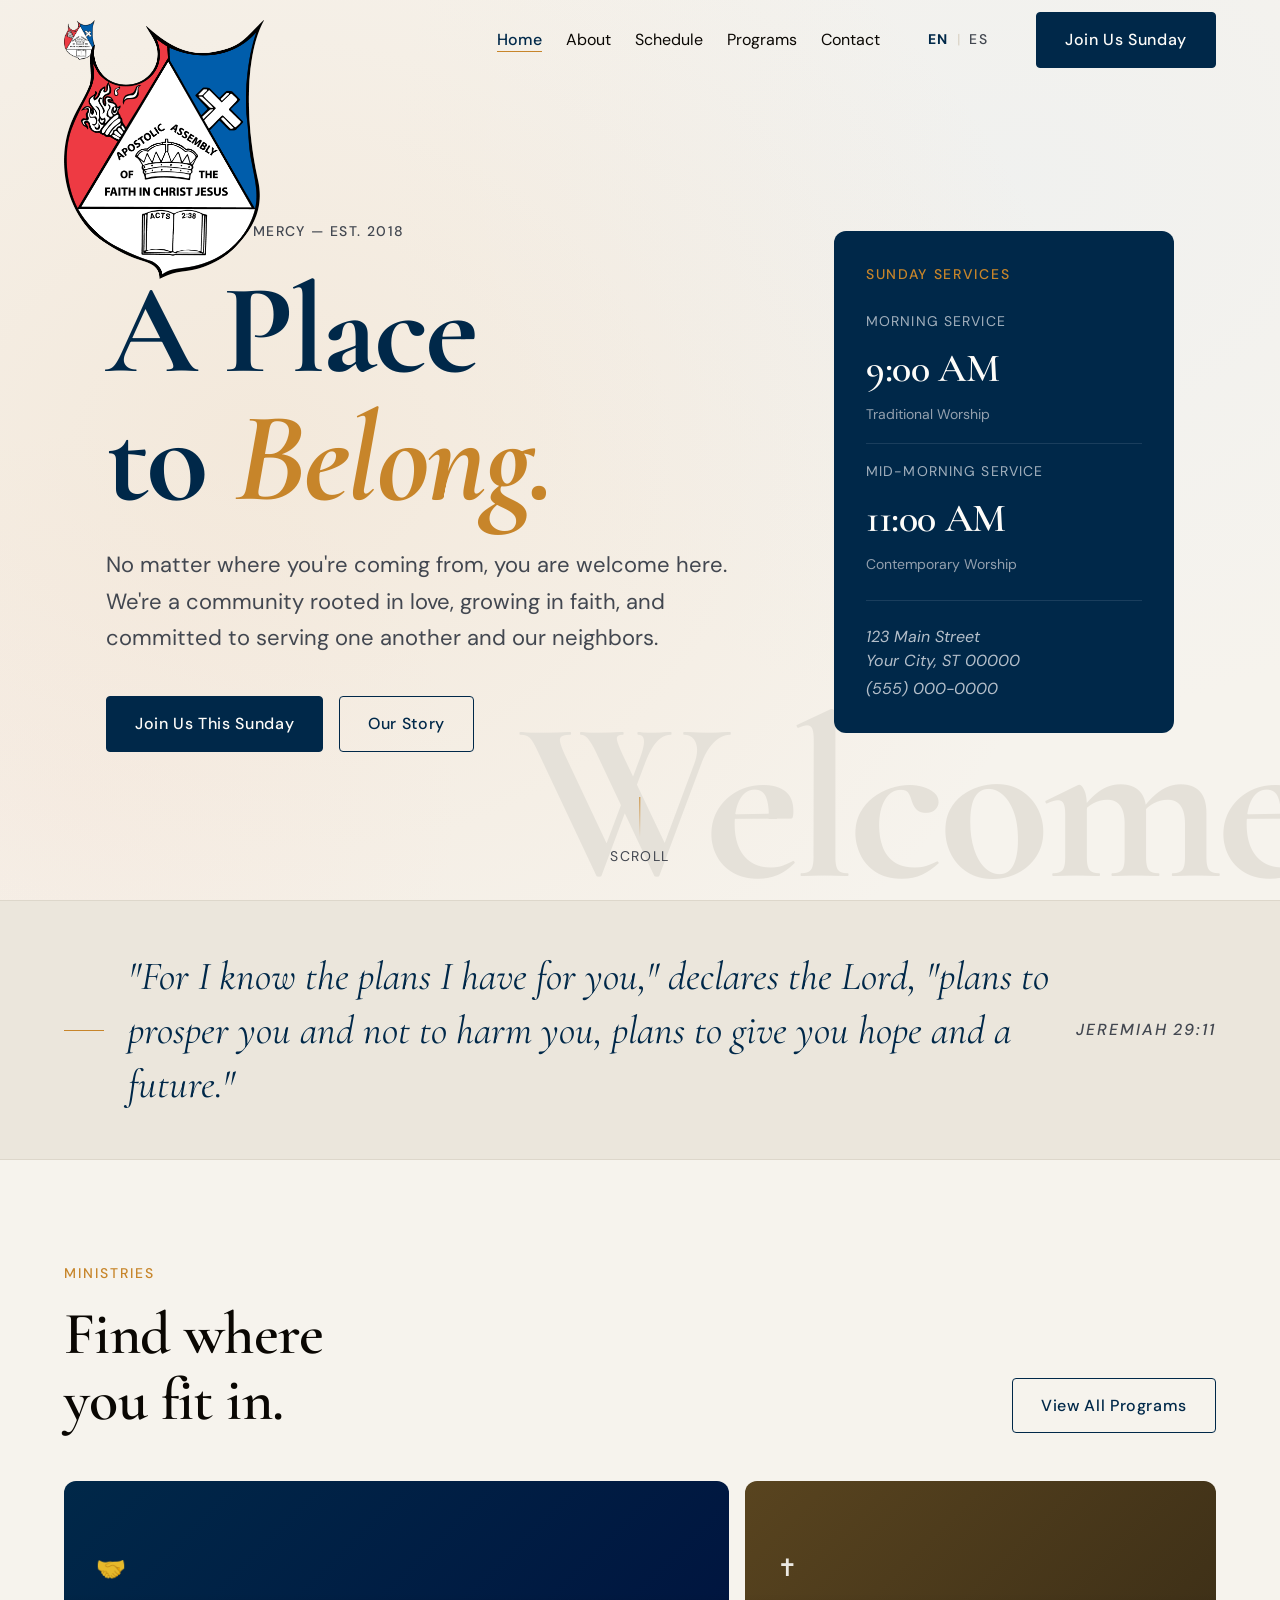
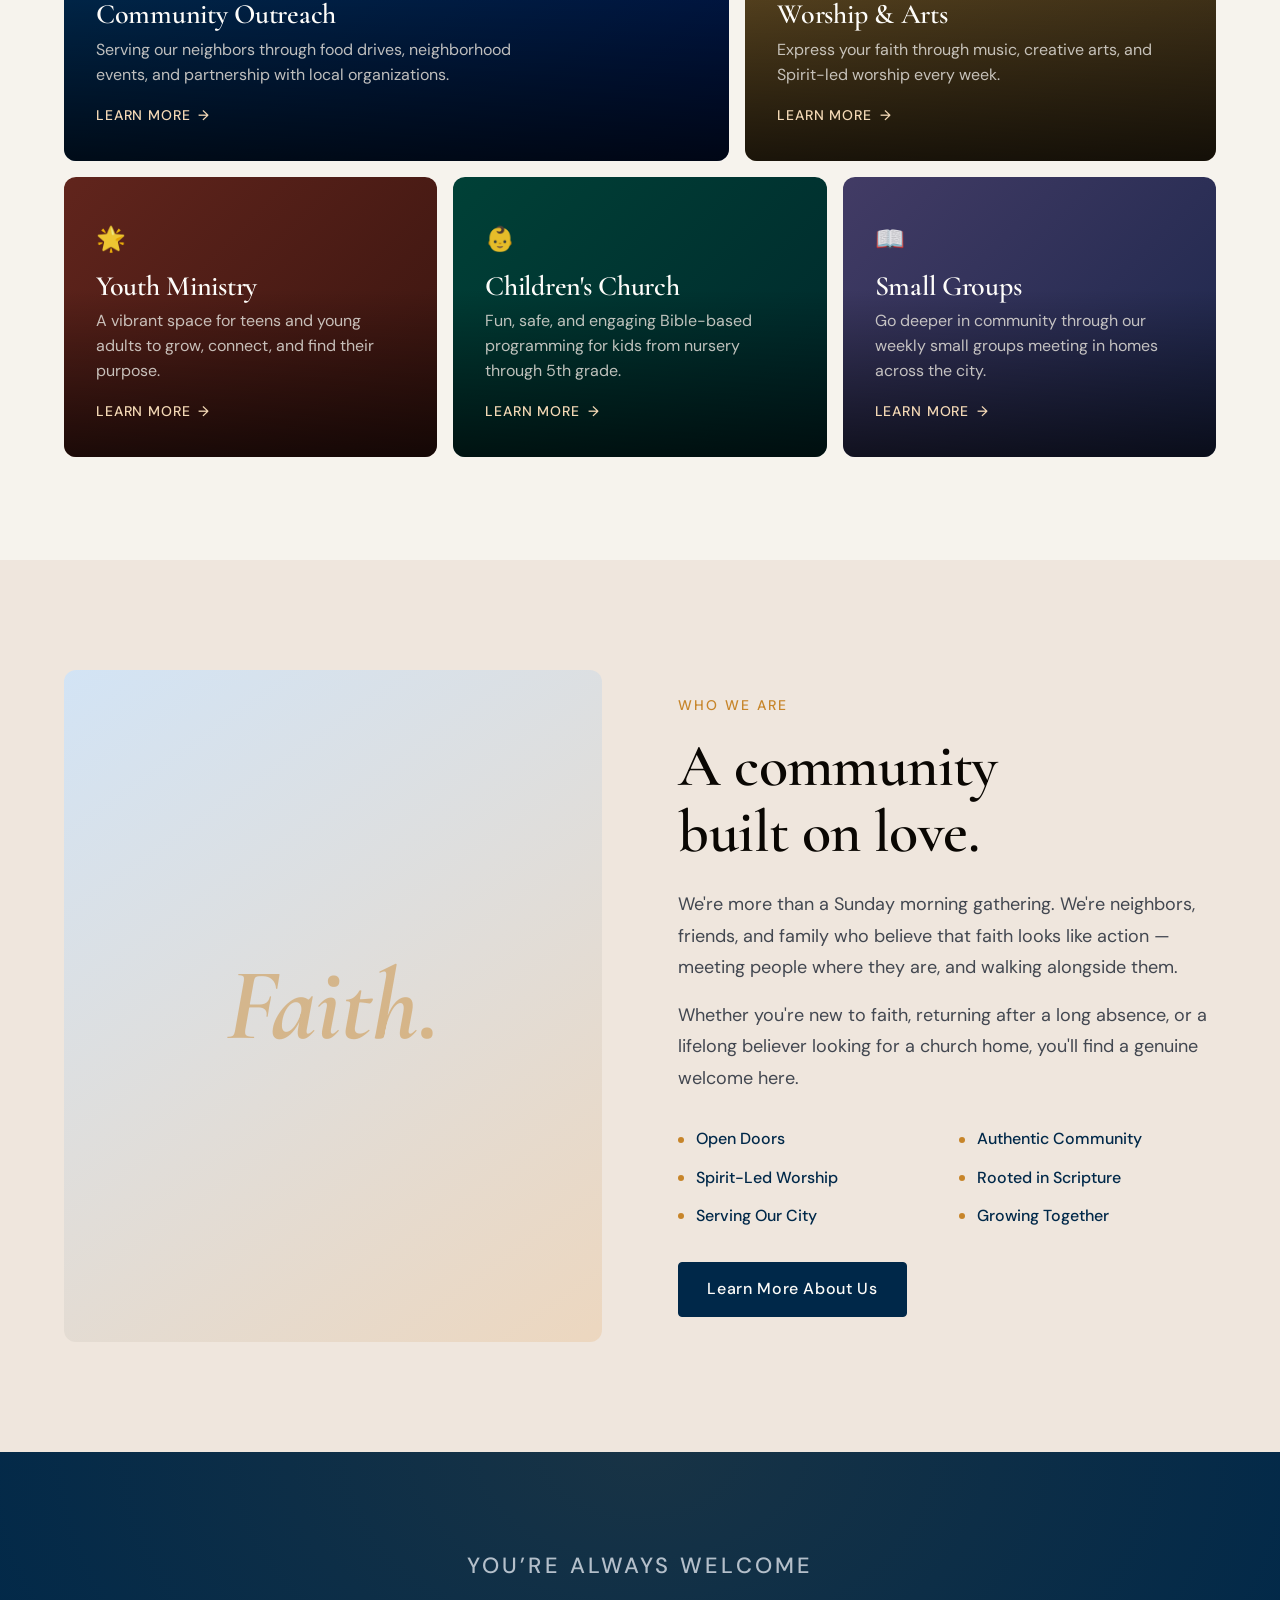
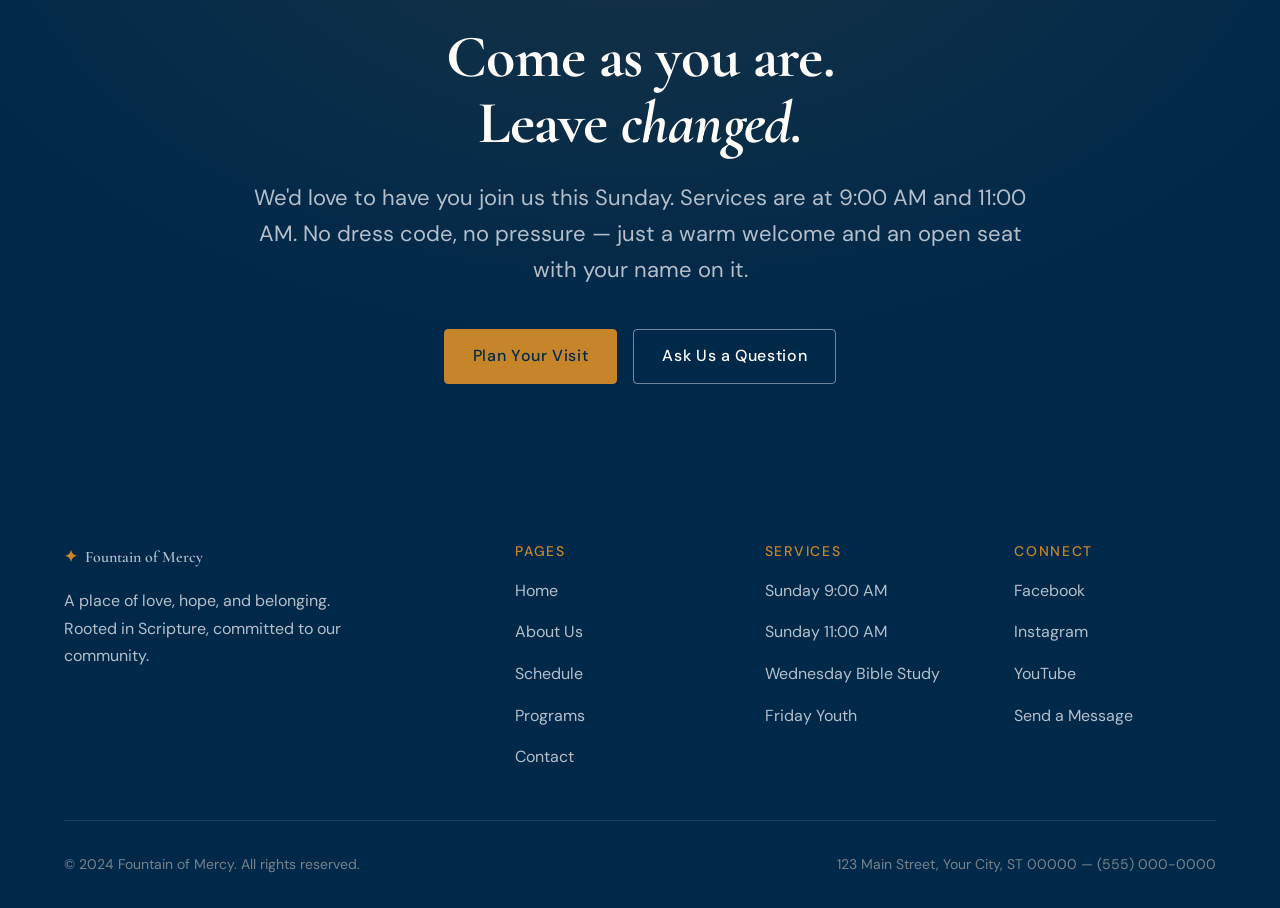
==== commit ad112d47: "Update navigation logo and improve accessibility across multiple pages Co-authored-by: Copilot <copi" ====
--- a/index.html
+++ b/index.html
@@ -28,8 +28,8 @@
           class="nav-logo"
           aria-label="Fountain of Mercy home"
         >
-          <span class="nav-logo-cross" aria-hidden="true">✦</span>
-          Fountain of Mercy
+          <img src="assets/aa/aalogo1.png" alt="" class="nav-logo-img" />
+          <span class="nav-logo-text">Fountain of Mercy</span>
         </a>
         <button
           class="nav-toggle"
--- a/css/style.css
+++ b/css/style.css
@@ -326,21 +326,17 @@
 }
 
 .nav-logo {
-  font-family: var(--font-display);
-  font-size: var(--text-lg);
-  font-weight: 600;
-  color: var(--navy);
-  letter-spacing: -0.01em;
-  display: flex;
-  align-items: center;
-  gap: var(--sp-2);
+  display: block;
+  width: 200px;
+  height: 40px;
+  background: url('../assets/aa/aalogo1.png') no-repeat center left;
+  background-size: contain;
+  color: transparent;
   flex-shrink: 0;
 }
 
 .nav-logo-cross {
-  color: var(--gold);
-  font-size: 1.1em;
-  line-height: 1;
+  display: none;
 }
 
 .nav-links {
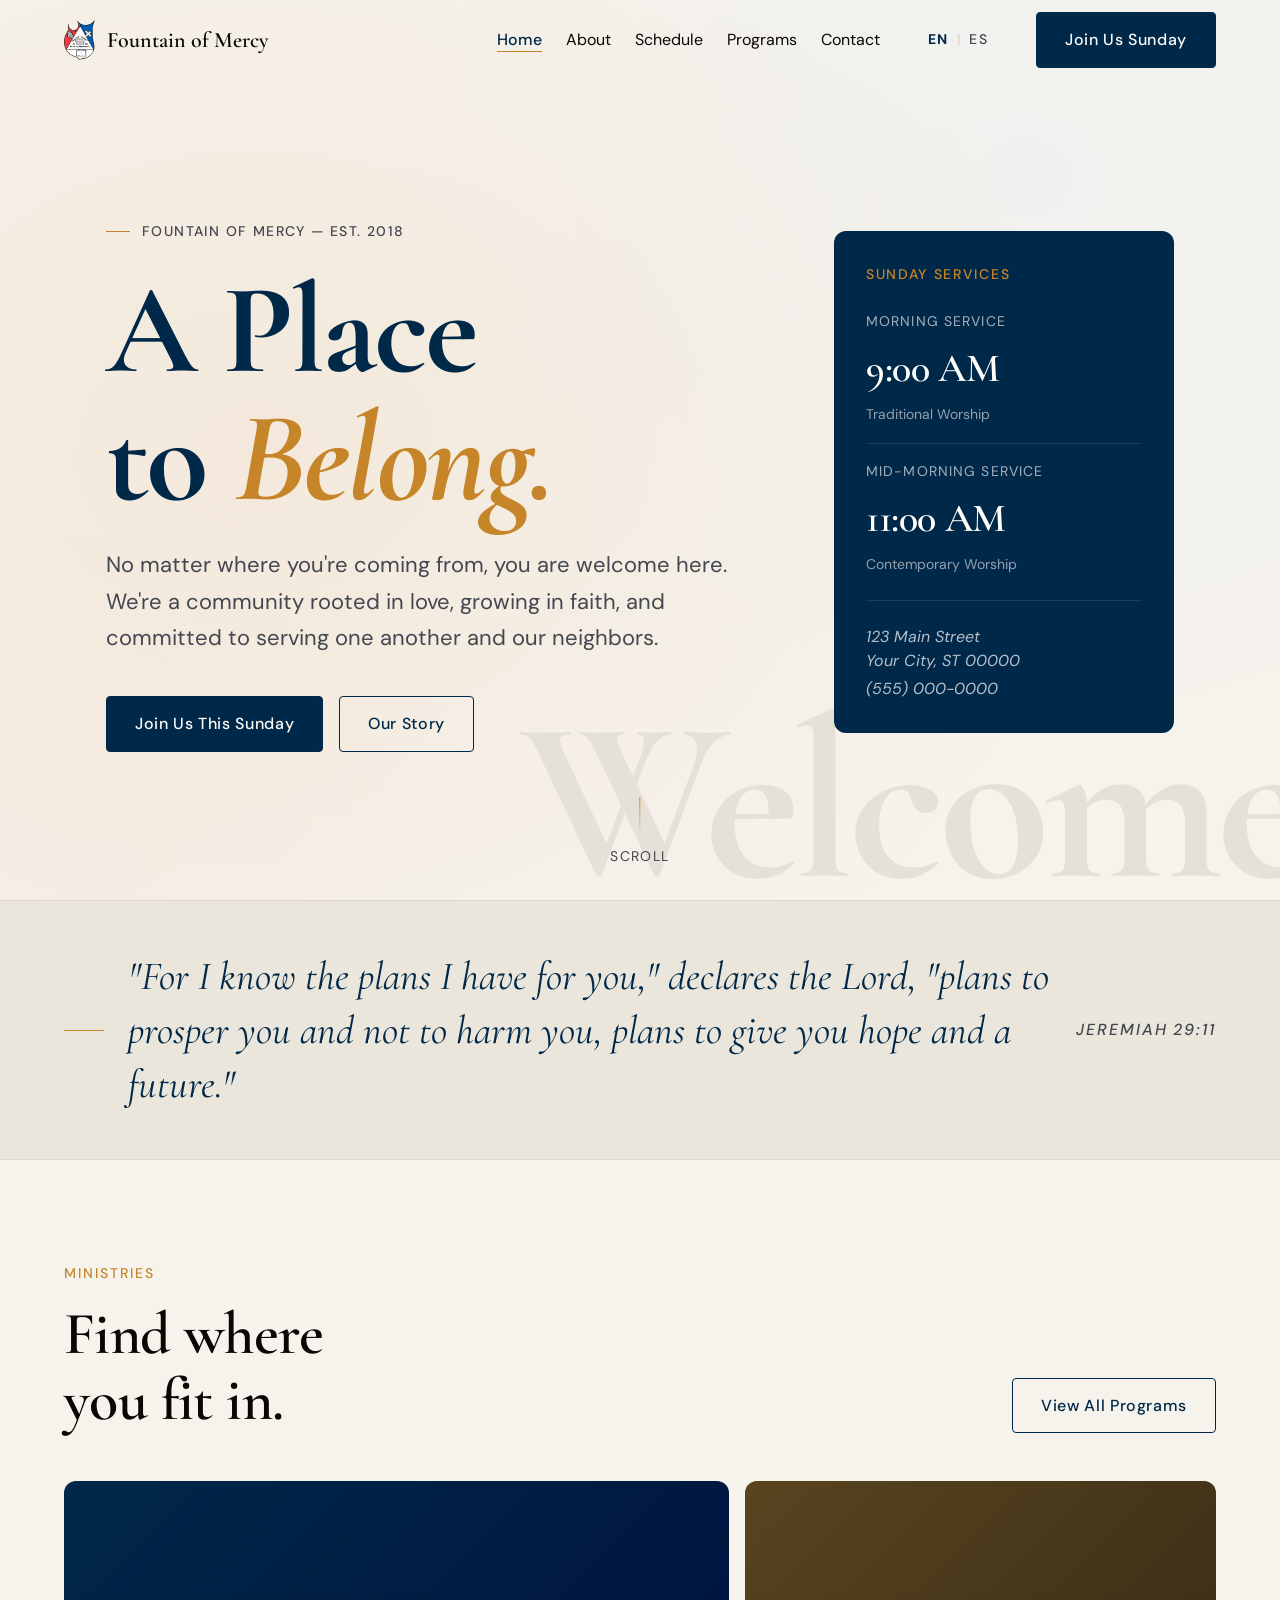
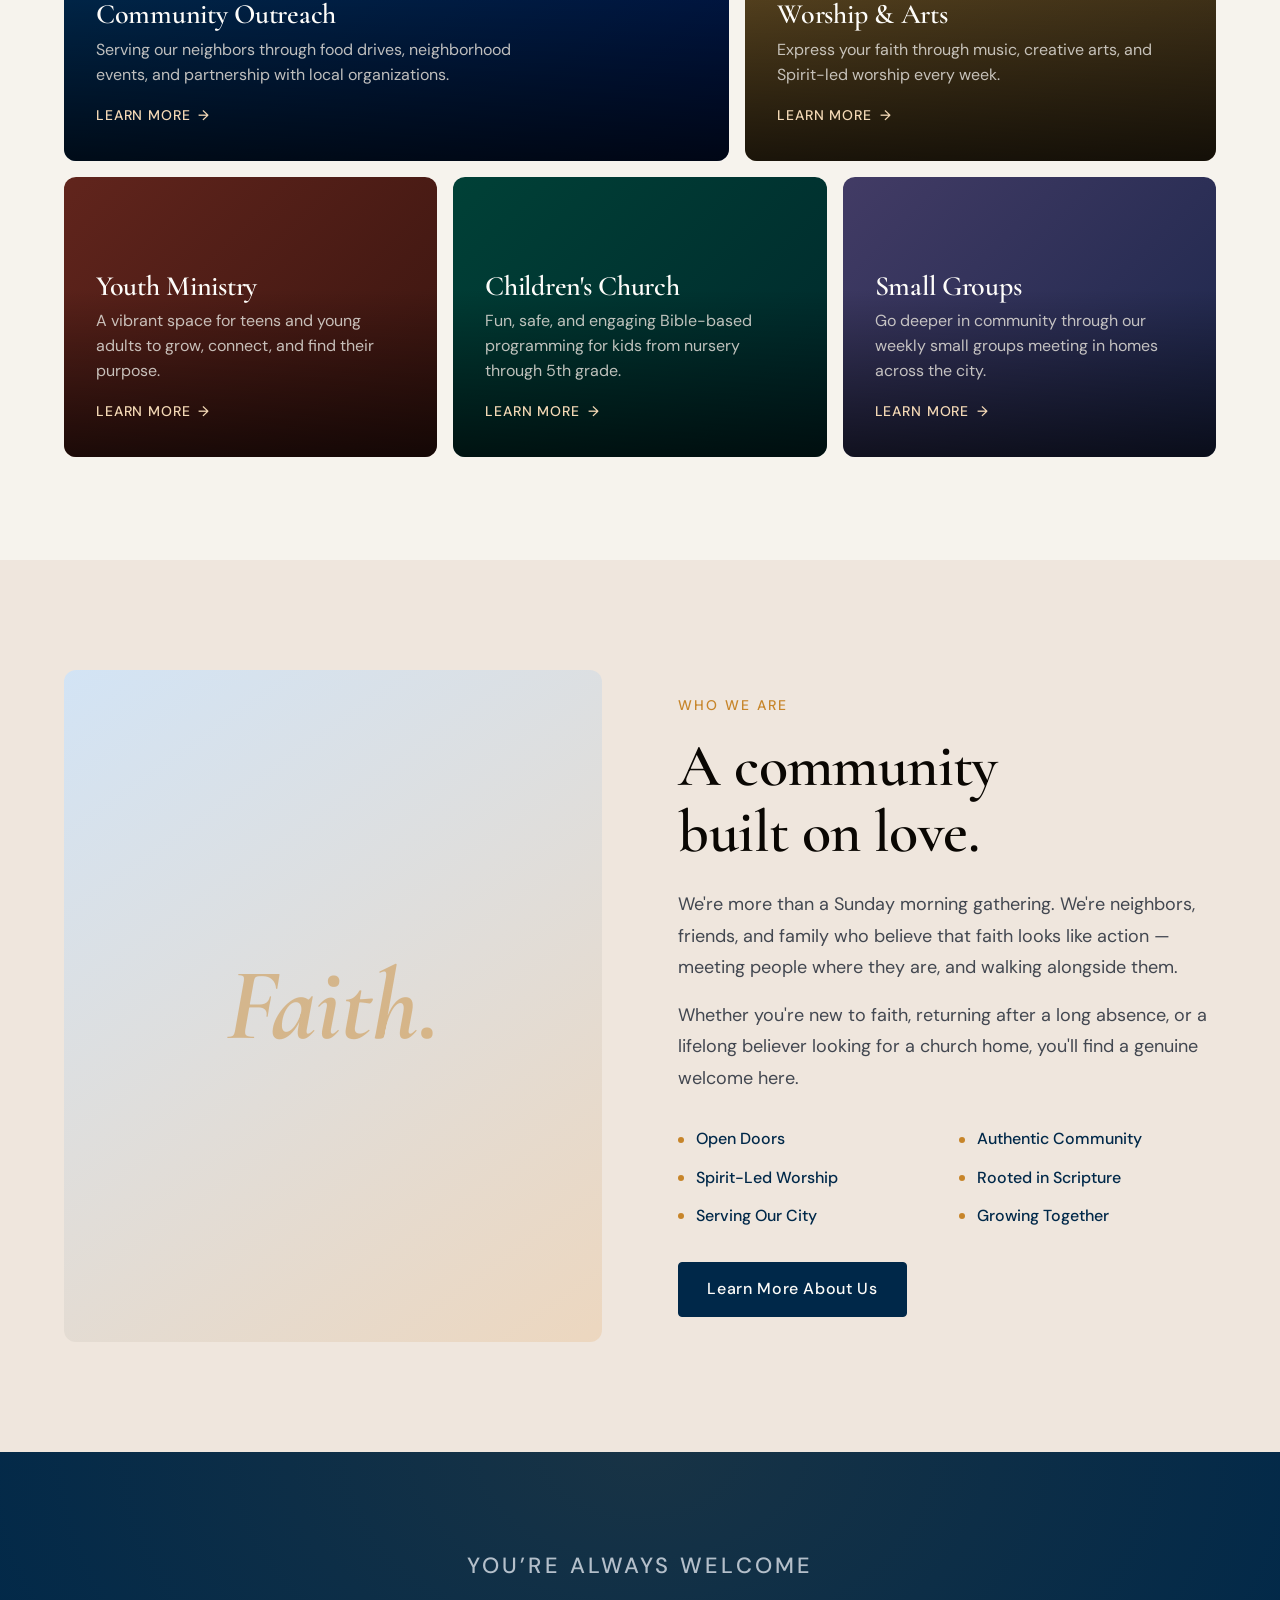
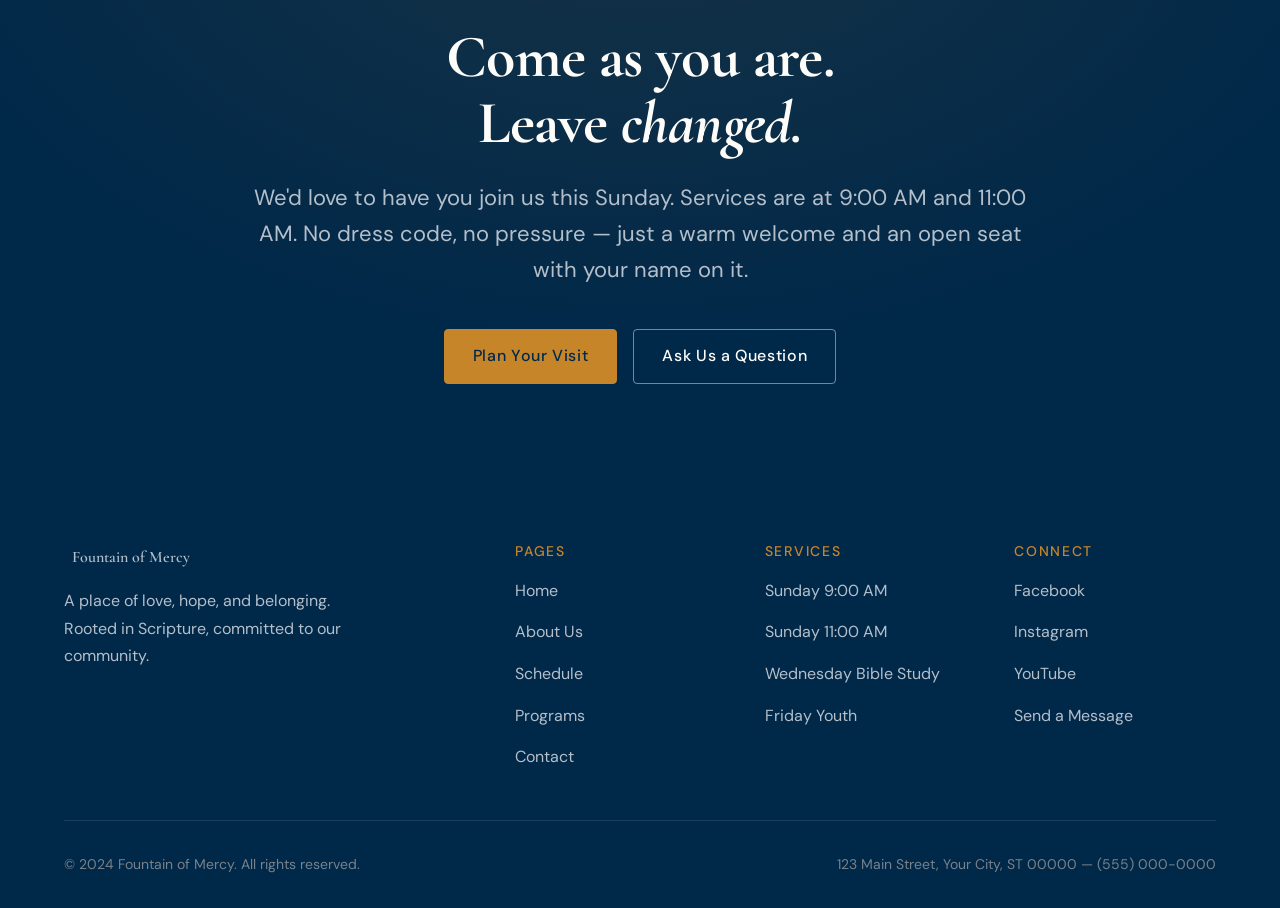
==== commit 27ad2671: "Remove icons from contact and footer sections for improved accessibility" ====
--- a/index.html
+++ b/index.html
@@ -156,7 +156,7 @@
               <div class="ministry-card-bg mc-1"></div>
               <div class="ministry-card-overlay"></div>
               <div class="ministry-card-content">
-                <div class="ministry-icon" aria-hidden="true">🤝</div>
+                <div class="ministry-icon" aria-hidden="true"></div>
                 <h3>Community Outreach</h3>
                 <p>
                   Serving our neighbors through food drives, neighborhood
@@ -172,7 +172,7 @@
               <div class="ministry-card-bg mc-2"></div>
               <div class="ministry-card-overlay"></div>
               <div class="ministry-card-content">
-                <div class="ministry-icon" aria-hidden="true">✝</div>
+                <div class="ministry-icon" aria-hidden="true"></div>
                 <h3>Worship &amp; Arts</h3>
                 <p>
                   Express your faith through music, creative arts, and
@@ -188,7 +188,7 @@
               <div class="ministry-card-bg mc-3"></div>
               <div class="ministry-card-overlay"></div>
               <div class="ministry-card-content">
-                <div class="ministry-icon" aria-hidden="true">🌟</div>
+                <div class="ministry-icon" aria-hidden="true"></div>
                 <h3>Youth Ministry</h3>
                 <p>
                   A vibrant space for teens and young adults to grow, connect,
@@ -204,7 +204,7 @@
               <div class="ministry-card-bg mc-4"></div>
               <div class="ministry-card-overlay"></div>
               <div class="ministry-card-content">
-                <div class="ministry-icon" aria-hidden="true">👶</div>
+                <div class="ministry-icon" aria-hidden="true"></div>
                 <h3>Children's Church</h3>
                 <p>
                   Fun, safe, and engaging Bible-based programming for kids from
@@ -220,7 +220,7 @@
               <div class="ministry-card-bg mc-5"></div>
               <div class="ministry-card-overlay"></div>
               <div class="ministry-card-content">
-                <div class="ministry-icon" aria-hidden="true">📖</div>
+                <div class="ministry-icon" aria-hidden="true"></div>
                 <h3>Small Groups</h3>
                 <p>
                   Go deeper in community through our weekly small groups meeting
@@ -306,7 +306,7 @@
         <div class="footer-grid">
           <div class="footer-brand">
             <p class="footer-brand-name">
-              <span class="footer-brand-cross" aria-hidden="true">✦</span>
+              <span class="footer-brand-cross" aria-hidden="true"></span>
               Fountain of Mercy
             </p>
             <p>
--- a/css/style.css
+++ b/css/style.css
@@ -326,13 +326,23 @@
 }
 
 .nav-logo {
-  display: block;
-  width: 200px;
+  display: flex;
+  align-items: center;
+  gap: var(--sp-3);
+  flex-shrink: 0;
+}
+
+.nav-logo-img {
   height: 40px;
-  background: url('../assets/aa/aalogo1.png') no-repeat center left;
-  background-size: contain;
-  color: transparent;
+  width: auto;
   flex-shrink: 0;
+}
+
+.nav-logo-text {
+  font-family: var(--font-display);
+  font-size: var(--text-lg);
+  font-weight: 600;
+  color: var(--text);
 }
 
 .nav-logo-cross {
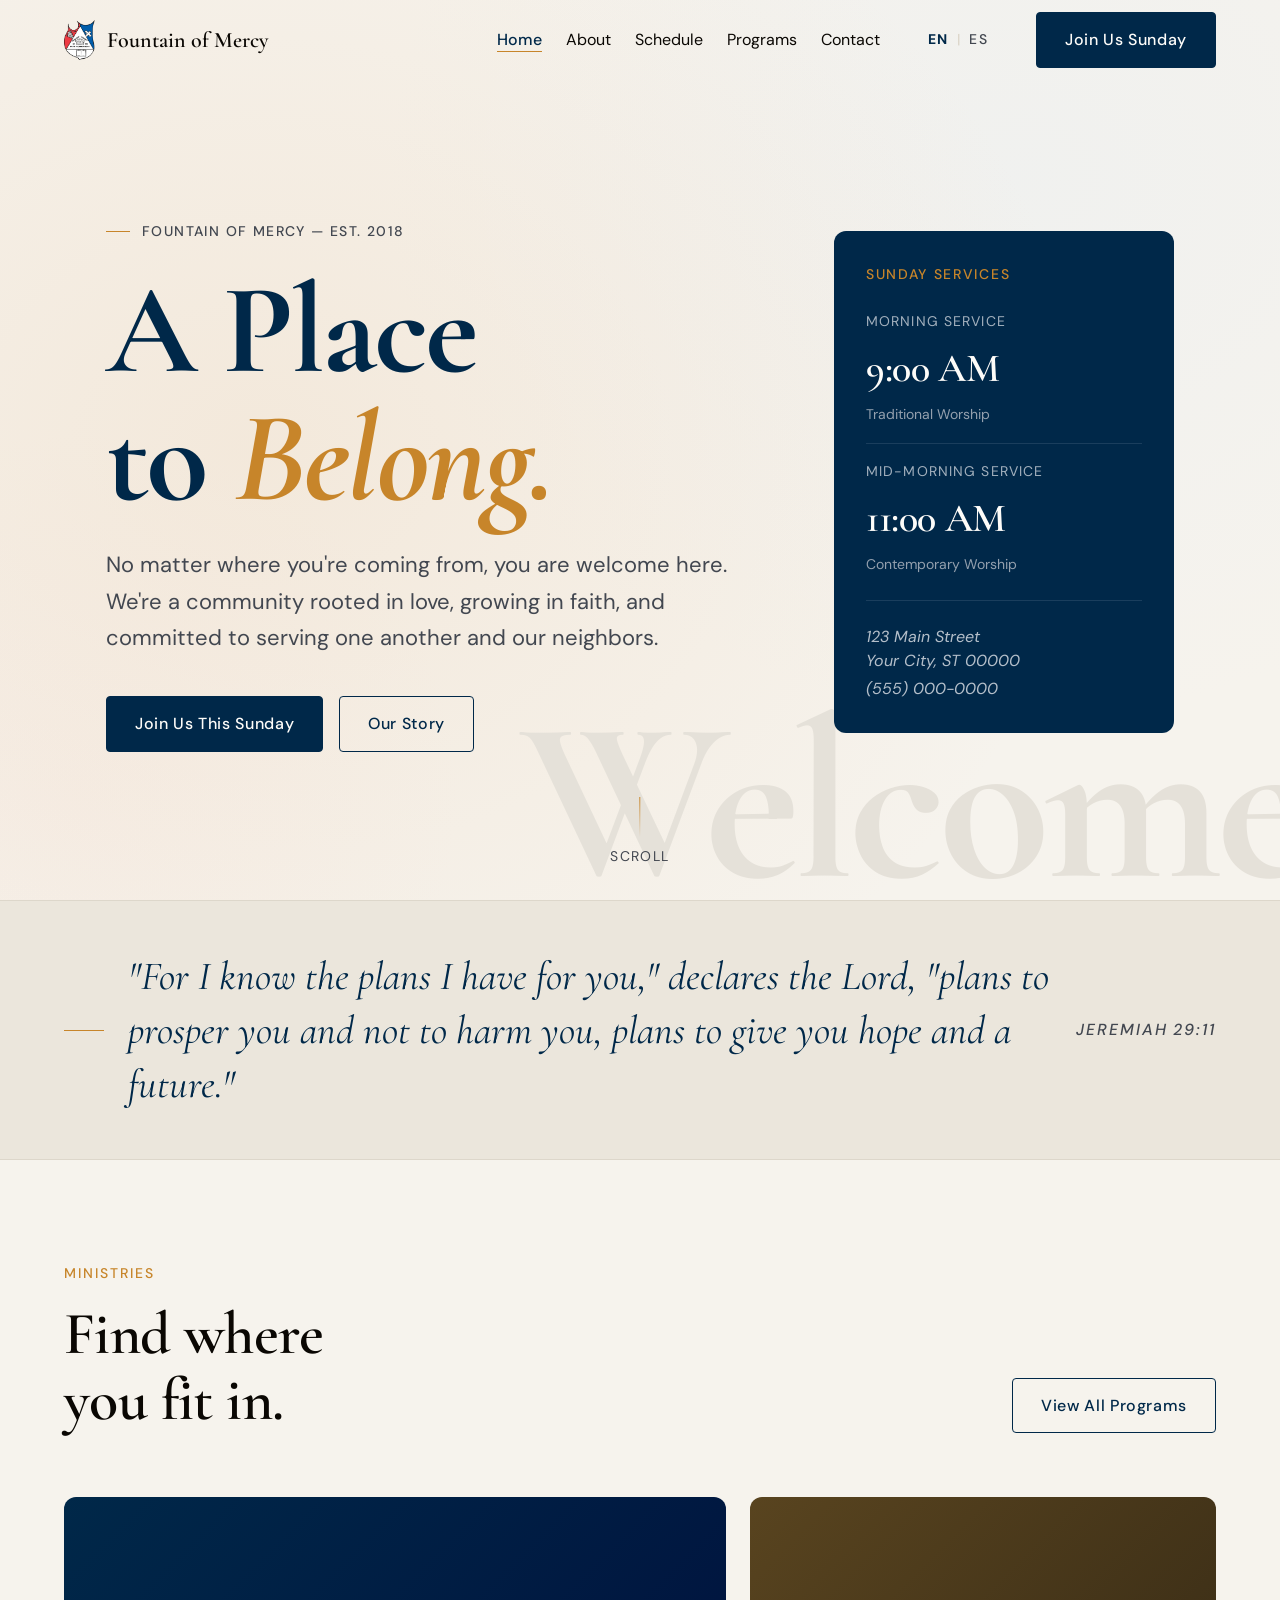
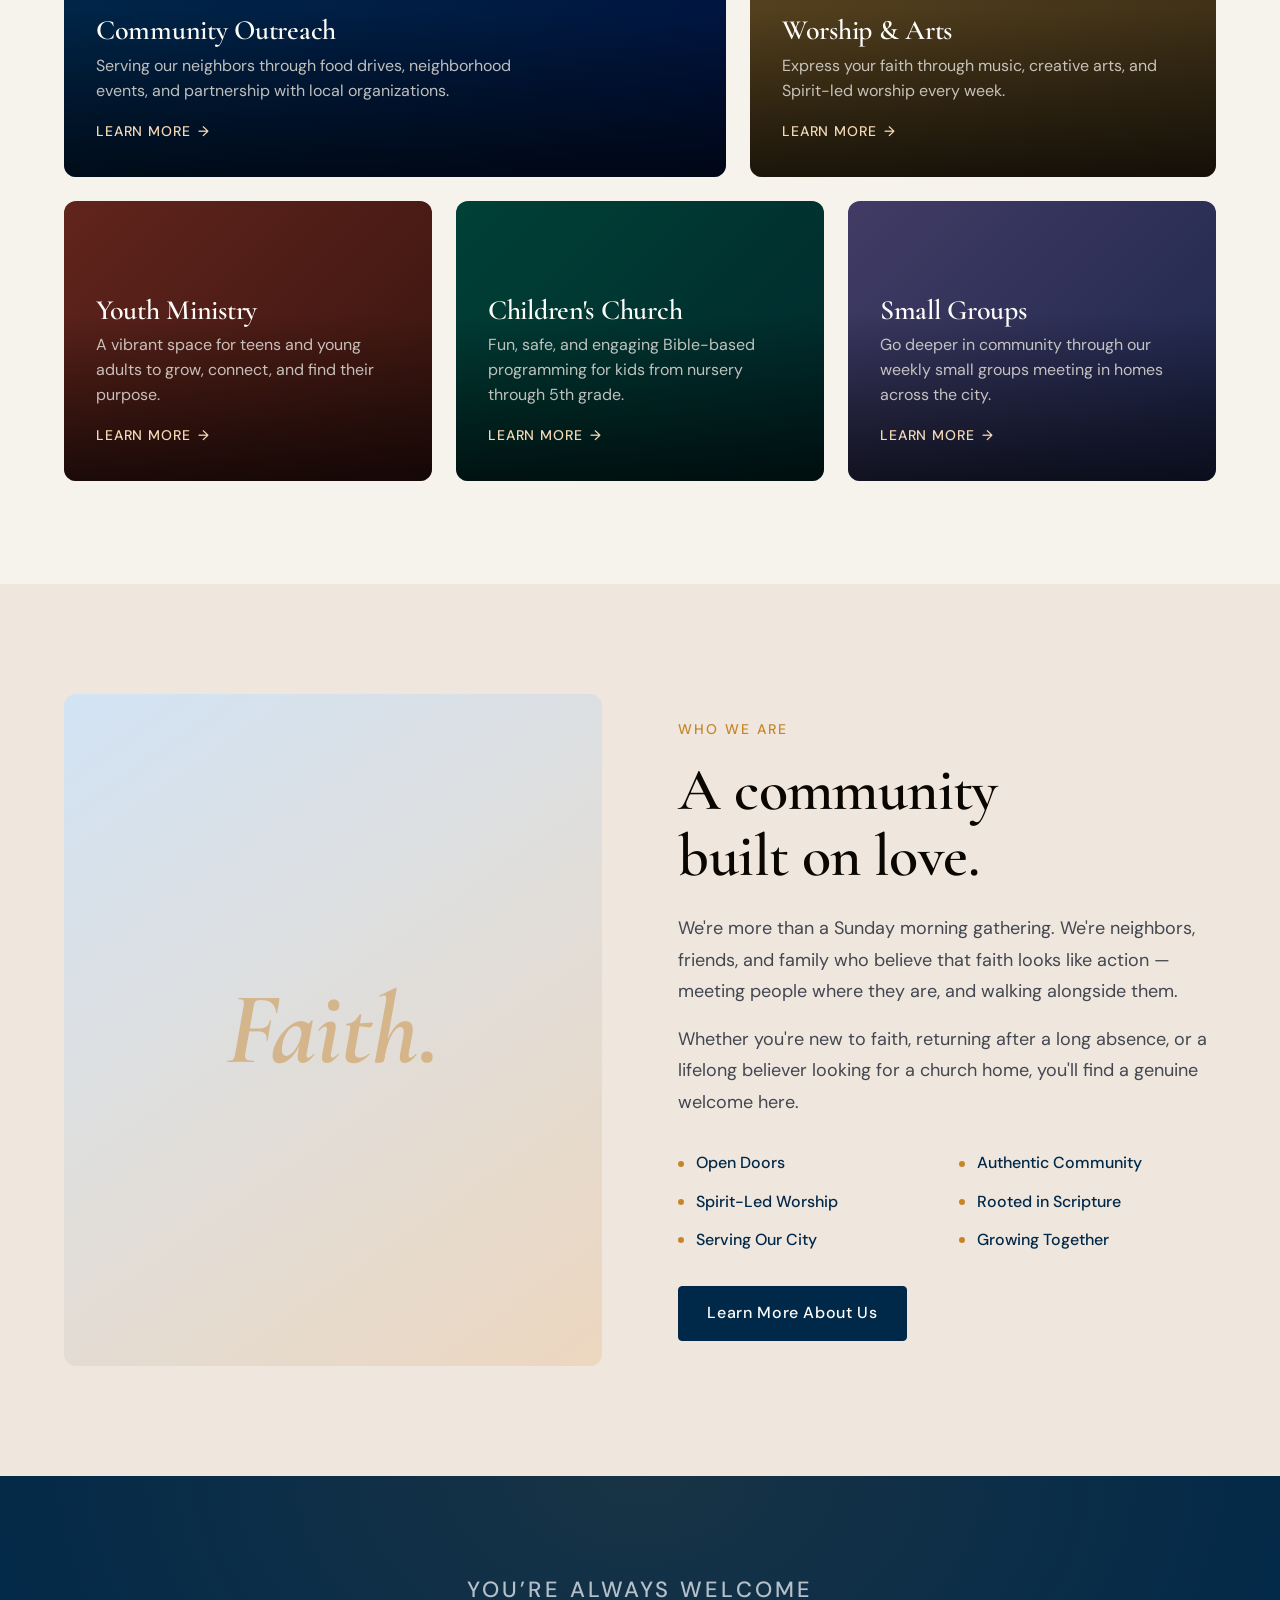
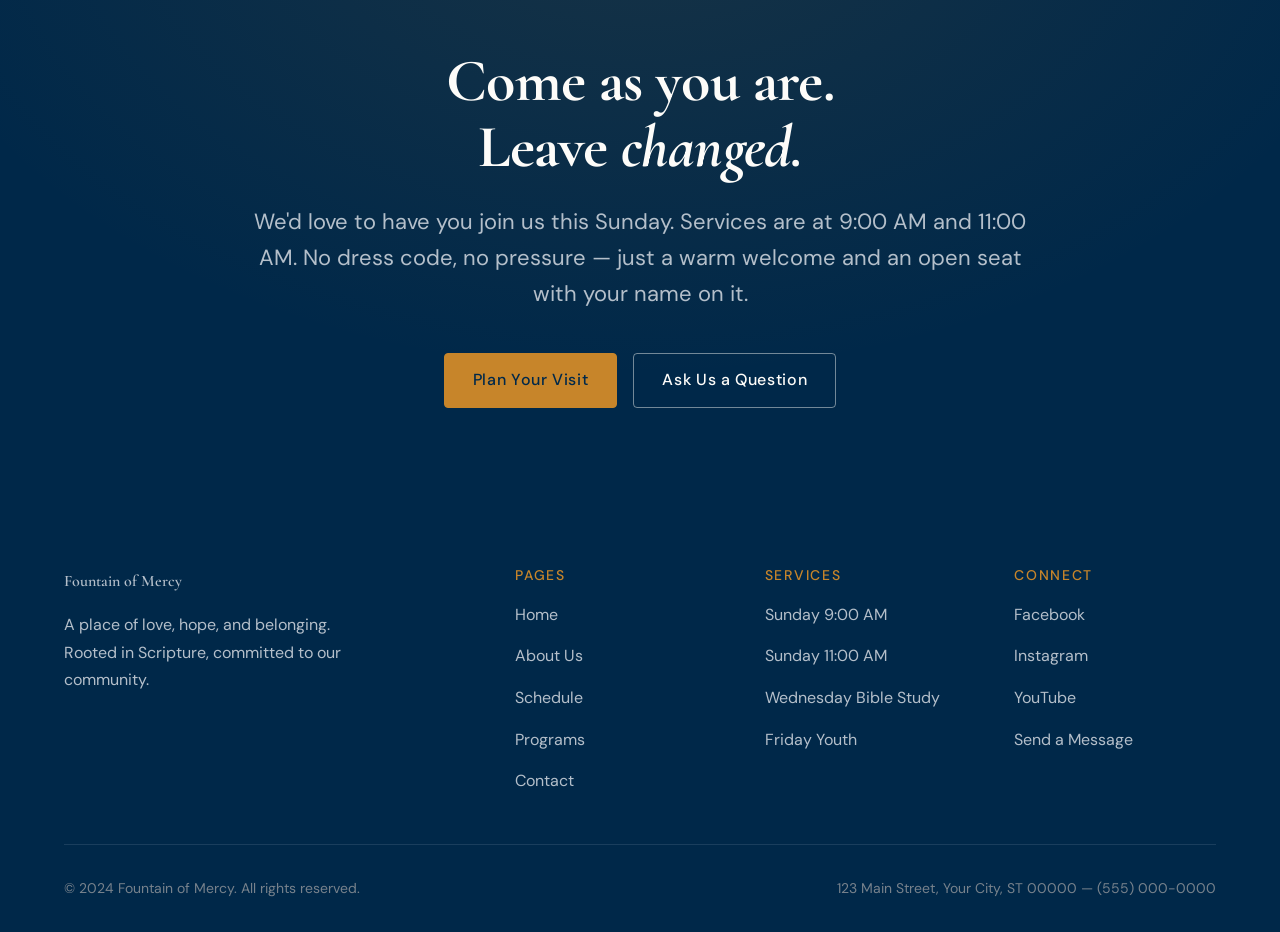
==== commit 3f5954c0: "Refactor footer brand name and remove unused icons for improved accessibility and consistency" ====
--- a/index.html
+++ b/index.html
@@ -156,7 +156,6 @@
               <div class="ministry-card-bg mc-1"></div>
               <div class="ministry-card-overlay"></div>
               <div class="ministry-card-content">
-                <div class="ministry-icon" aria-hidden="true"></div>
                 <h3>Community Outreach</h3>
                 <p>
                   Serving our neighbors through food drives, neighborhood
@@ -172,7 +171,6 @@
               <div class="ministry-card-bg mc-2"></div>
               <div class="ministry-card-overlay"></div>
               <div class="ministry-card-content">
-                <div class="ministry-icon" aria-hidden="true"></div>
                 <h3>Worship &amp; Arts</h3>
                 <p>
                   Express your faith through music, creative arts, and
@@ -188,7 +186,6 @@
               <div class="ministry-card-bg mc-3"></div>
               <div class="ministry-card-overlay"></div>
               <div class="ministry-card-content">
-                <div class="ministry-icon" aria-hidden="true"></div>
                 <h3>Youth Ministry</h3>
                 <p>
                   A vibrant space for teens and young adults to grow, connect,
@@ -204,7 +201,6 @@
               <div class="ministry-card-bg mc-4"></div>
               <div class="ministry-card-overlay"></div>
               <div class="ministry-card-content">
-                <div class="ministry-icon" aria-hidden="true"></div>
                 <h3>Children's Church</h3>
                 <p>
                   Fun, safe, and engaging Bible-based programming for kids from
@@ -220,7 +216,6 @@
               <div class="ministry-card-bg mc-5"></div>
               <div class="ministry-card-overlay"></div>
               <div class="ministry-card-content">
-                <div class="ministry-icon" aria-hidden="true"></div>
                 <h3>Small Groups</h3>
                 <p>
                   Go deeper in community through our weekly small groups meeting
@@ -305,10 +300,7 @@
       <div class="footer-inner">
         <div class="footer-grid">
           <div class="footer-brand">
-            <p class="footer-brand-name">
-              <span class="footer-brand-cross" aria-hidden="true"></span>
-              Fountain of Mercy
-            </p>
+            <p class="footer-brand-name">Fountain of Mercy</p>
             <p>
               A place of love, hope, and belonging. Rooted in Scripture,
               committed to our community.
--- a/css/style.css
+++ b/css/style.css
@@ -345,9 +345,6 @@
   color: var(--text);
 }
 
-.nav-logo-cross {
-  display: none;
-}
 
 .nav-links {
   display: flex;
@@ -455,9 +452,6 @@
   gap: var(--sp-2);
 }
 
-.footer-brand-cross {
-  color: var(--gold);
-}
 
 .footer-brand p {
   font-size: var(--text-sm);
@@ -782,7 +776,7 @@
 }
 
 .section-header {
-  margin-bottom: var(--sp-12);
+  margin-bottom: clamp(var(--sp-10), 5vw, var(--sp-16));
   display: flex;
   align-items: flex-end;
   justify-content: space-between;
@@ -801,7 +795,7 @@
   display: grid;
   grid-template-columns: repeat(12, 1fr);
   grid-template-rows: auto;
-  gap: var(--sp-4);
+  gap: var(--sp-6);
 }
 
 .ministry-card {
@@ -904,11 +898,6 @@
   color: var(--white);
 }
 
-.ministry-icon {
-  font-size: 1.5rem;
-  margin-bottom: var(--sp-3);
-  opacity: 0.9;
-}
 
 .ministry-card-content h3 {
   font-family: var(--font-display);
@@ -1093,8 +1082,7 @@
    INTERIOR PAGE HERO
    ========================================= */
 .page-hero {
-  padding-top: var(--nav-h);
-  padding-block: var(--sp-16) var(--sp-12);
+  padding-block: calc(var(--nav-h) + clamp(var(--sp-10), 5vw, var(--sp-20))) clamp(var(--sp-16), 7vw, var(--sp-24));
   background: var(--cream-deep);
   border-bottom: 1px solid var(--cream-border);
   position: relative;
@@ -1163,7 +1151,7 @@
    ABOUT PAGE
    ========================================= */
 .about-mission {
-  padding-block: clamp(var(--sp-16), 8vw, var(--sp-32));
+  padding-block: clamp(var(--sp-20), 10vw, var(--sp-32)) clamp(var(--sp-16), 8vw, var(--sp-32));
 }
 
 .mission-statement {
@@ -1175,7 +1163,7 @@
   max-width: 38ch;
   border-left: 3px solid var(--gold);
   padding-left: var(--sp-8);
-  margin-bottom: var(--sp-12);
+  margin-bottom: clamp(var(--sp-12), 6vw, var(--sp-24));
 }
 
 .about-story {
@@ -1244,7 +1232,7 @@
   display: grid;
   grid-template-columns: repeat(auto-fill, minmax(240px, 1fr));
   gap: var(--sp-6);
-  margin-top: var(--sp-10);
+  margin-top: clamp(var(--sp-10), 4vw, var(--sp-16));
 }
 
 .leader-card {
@@ -1296,7 +1284,7 @@
   display: grid;
   grid-template-columns: repeat(auto-fill, minmax(280px, 1fr));
   gap: var(--sp-6);
-  margin-top: var(--sp-10);
+  margin-top: clamp(var(--sp-10), 4vw, var(--sp-16));
 }
 
 .value-item {
@@ -1470,7 +1458,7 @@
    PROGRAMS PAGE
    ========================================= */
 .programs-intro {
-  padding-block: clamp(var(--sp-16), 8vw, var(--sp-24));
+  padding-block: clamp(var(--sp-12), 6vw, var(--sp-20)) var(--sp-6);
 }
 
 .programs-lead {
@@ -1481,7 +1469,7 @@
 }
 
 .programs-section {
-  padding-block: clamp(var(--sp-16), 8vw, var(--sp-32));
+  padding-block: var(--sp-6) clamp(var(--sp-16), 8vw, var(--sp-32));
 }
 
 .program-row {
@@ -1584,9 +1572,6 @@
   min-width: 80px;
 }
 
-.value-num--emoji {
-  font-size: var(--text-2xl);
-}
 
 .section-item-link {
   color: var(--gold);
@@ -1689,18 +1674,6 @@
   align-items: flex-start;
 }
 
-.contact-detail-icon {
-  width: 40px;
-  height: 40px;
-  border-radius: 50%;
-  background: var(--cream-deep);
-  display: flex;
-  align-items: center;
-  justify-content: center;
-  font-size: 1.1rem;
-  flex-shrink: 0;
-  margin-top: 2px;
-}
 
 .contact-detail-text h4 {
   font-family: var(--font-body);
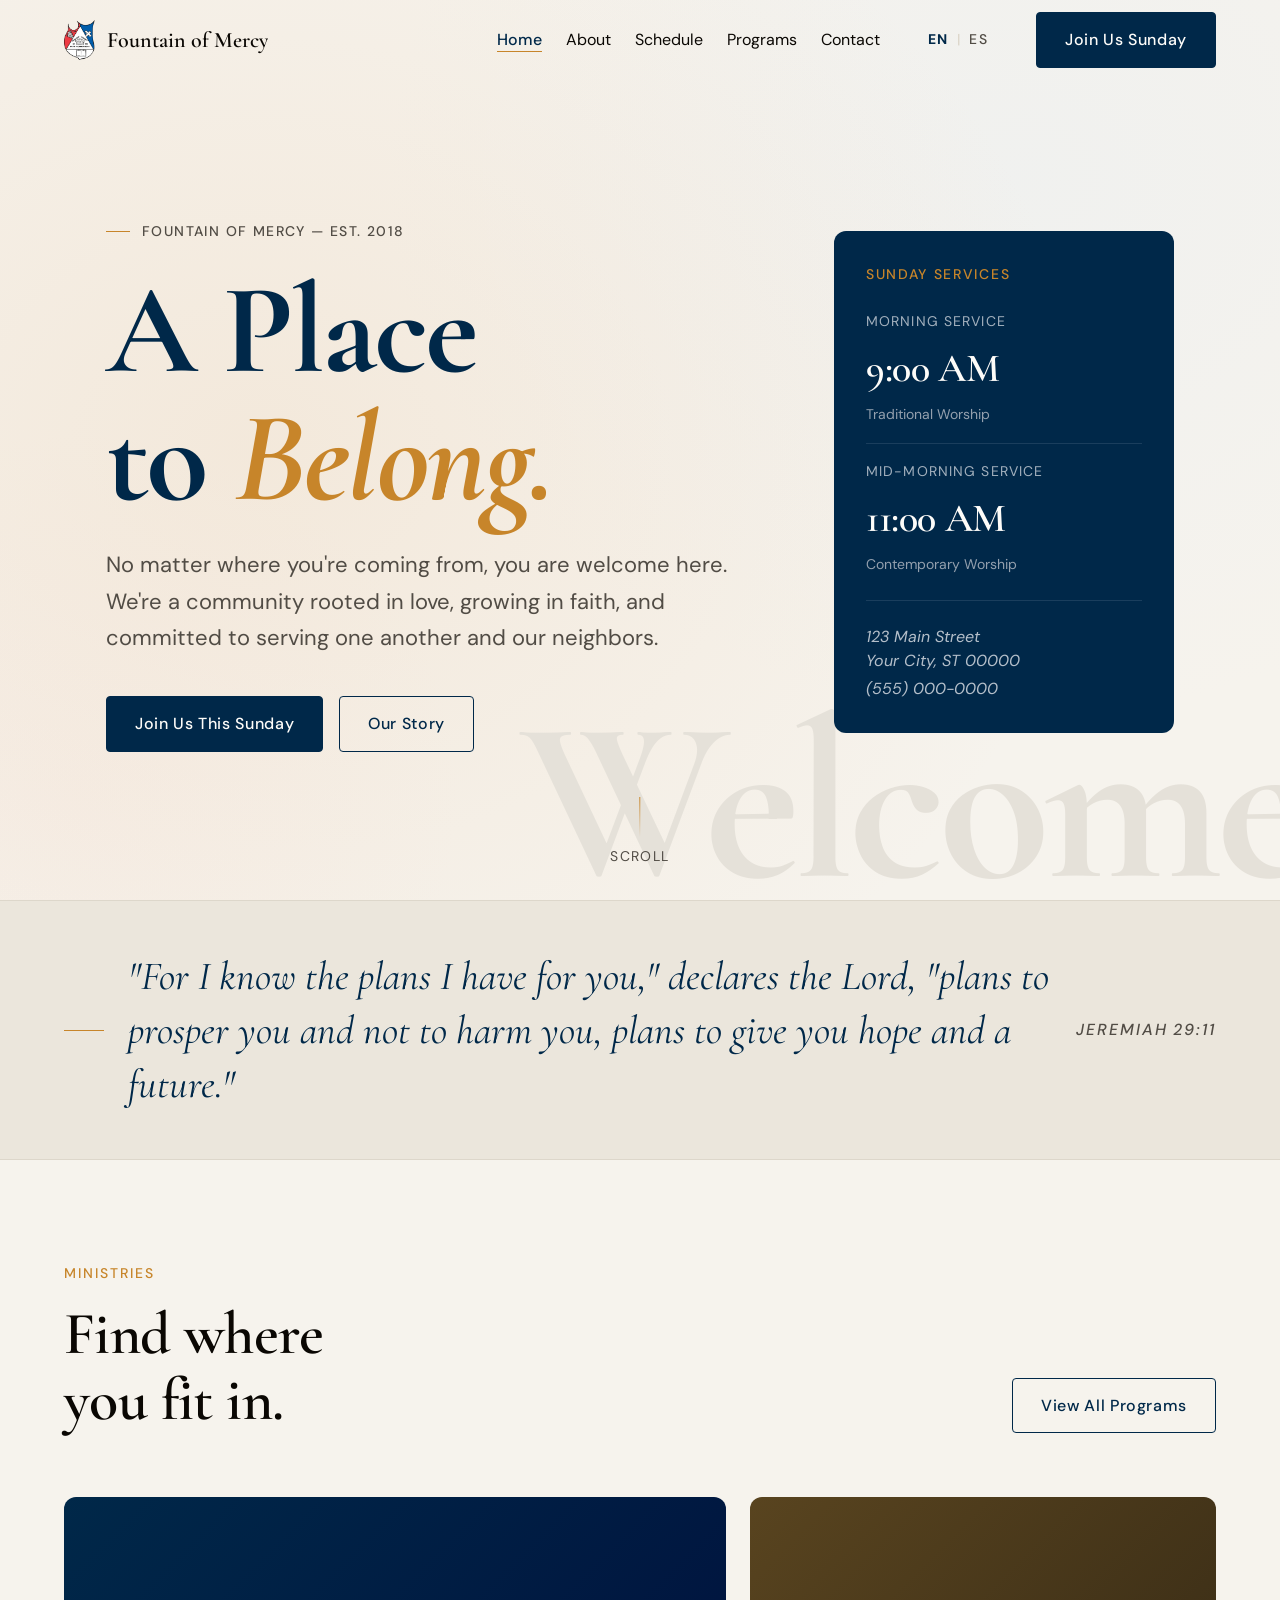
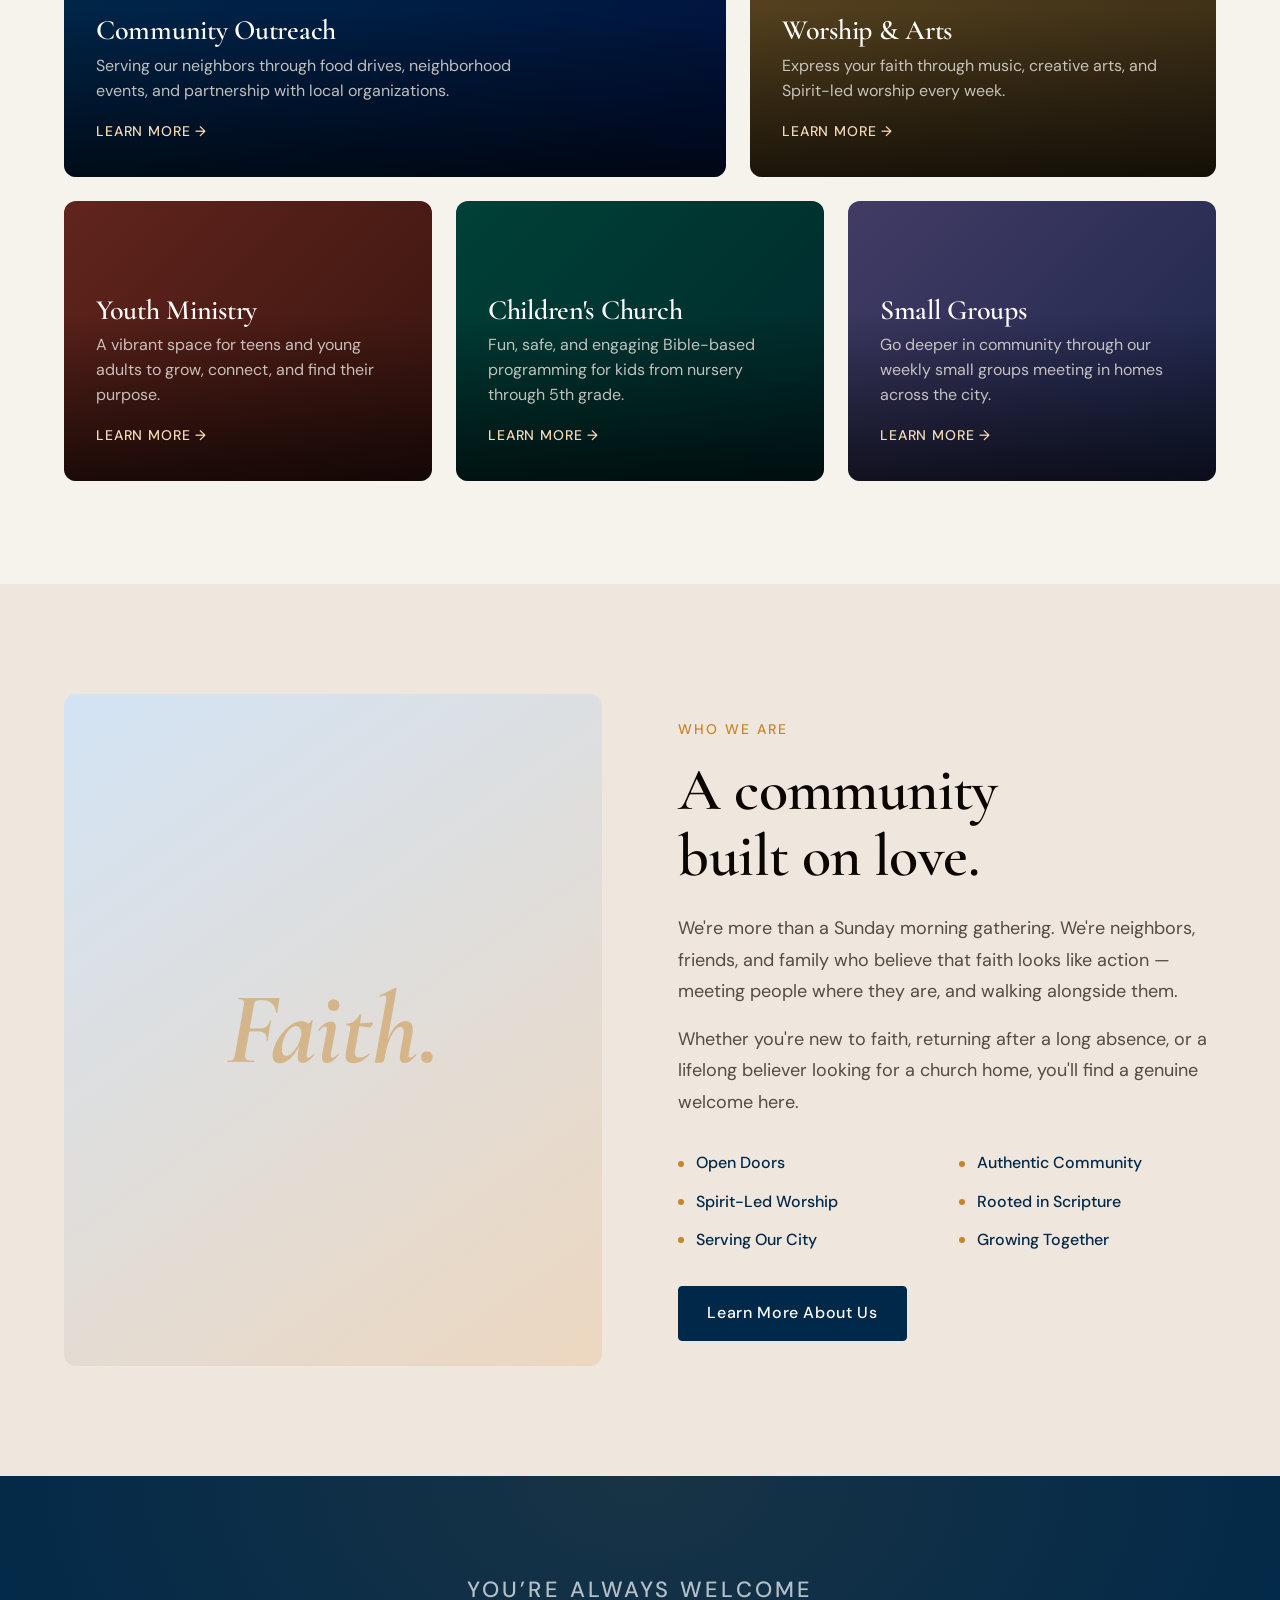
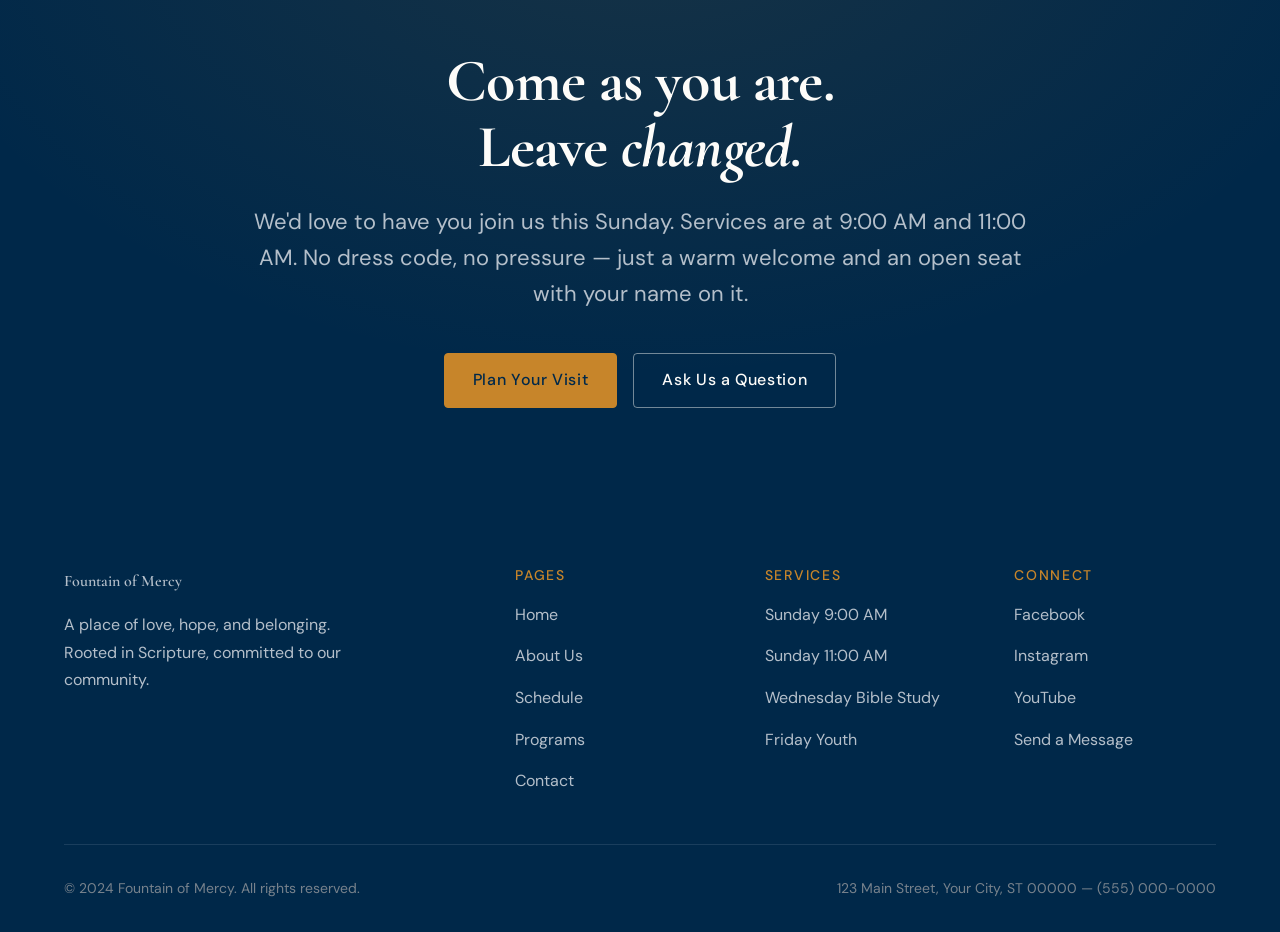
==== commit 5aae9a00: "Enhance accessibility and responsiveness by updating input modes, improving ARIA labels, and refinin" ====
--- a/index.html
+++ b/index.html
@@ -152,7 +152,7 @@
           </div>
 
           <div class="ministries-grid">
-            <article class="ministry-card animate-up" data-delay="1">
+            <a href="programs.html" class="ministry-card animate-up" data-delay="1" aria-label="Community Outreach — Learn more">
               <div class="ministry-card-bg mc-1"></div>
               <div class="ministry-card-overlay"></div>
               <div class="ministry-card-content">
@@ -161,13 +161,11 @@
                   Serving our neighbors through food drives, neighborhood
                   events, and partnership with local organizations.
                 </p>
-                <a href="programs.html" class="ministry-link"
-                  >Learn more <span aria-hidden="true">→</span></a
-                >
-              </div>
-            </article>
-
-            <article class="ministry-card animate-up" data-delay="2">
+                <span class="ministry-link" aria-hidden="true">Learn more →</span>
+              </div>
+            </a>
+
+            <a href="programs.html" class="ministry-card animate-up" data-delay="2" aria-label="Worship &amp; Arts — Learn more">
               <div class="ministry-card-bg mc-2"></div>
               <div class="ministry-card-overlay"></div>
               <div class="ministry-card-content">
@@ -176,13 +174,11 @@
                   Express your faith through music, creative arts, and
                   Spirit-led worship every week.
                 </p>
-                <a href="programs.html" class="ministry-link"
-                  >Learn more <span aria-hidden="true">→</span></a
-                >
-              </div>
-            </article>
-
-            <article class="ministry-card animate-up" data-delay="2">
+                <span class="ministry-link" aria-hidden="true">Learn more →</span>
+              </div>
+            </a>
+
+            <a href="programs.html" class="ministry-card animate-up" data-delay="2" aria-label="Youth Ministry — Learn more">
               <div class="ministry-card-bg mc-3"></div>
               <div class="ministry-card-overlay"></div>
               <div class="ministry-card-content">
@@ -191,13 +187,11 @@
                   A vibrant space for teens and young adults to grow, connect,
                   and find their purpose.
                 </p>
-                <a href="programs.html" class="ministry-link"
-                  >Learn more <span aria-hidden="true">→</span></a
-                >
-              </div>
-            </article>
-
-            <article class="ministry-card animate-up" data-delay="3">
+                <span class="ministry-link" aria-hidden="true">Learn more →</span>
+              </div>
+            </a>
+
+            <a href="programs.html" class="ministry-card animate-up" data-delay="3" aria-label="Children's Church — Learn more">
               <div class="ministry-card-bg mc-4"></div>
               <div class="ministry-card-overlay"></div>
               <div class="ministry-card-content">
@@ -206,13 +200,11 @@
                   Fun, safe, and engaging Bible-based programming for kids from
                   nursery through 5th grade.
                 </p>
-                <a href="programs.html" class="ministry-link"
-                  >Learn more <span aria-hidden="true">→</span></a
-                >
-              </div>
-            </article>
-
-            <article class="ministry-card animate-up" data-delay="4">
+                <span class="ministry-link" aria-hidden="true">Learn more →</span>
+              </div>
+            </a>
+
+            <a href="programs.html" class="ministry-card animate-up" data-delay="4" aria-label="Small Groups — Learn more">
               <div class="ministry-card-bg mc-5"></div>
               <div class="ministry-card-overlay"></div>
               <div class="ministry-card-content">
@@ -221,11 +213,9 @@
                   Go deeper in community through our weekly small groups meeting
                   in homes across the city.
                 </p>
-                <a href="programs.html" class="ministry-link"
-                  >Learn more <span aria-hidden="true">→</span></a
-                >
-              </div>
-            </article>
+                <span class="ministry-link" aria-hidden="true">Learn more →</span>
+              </div>
+            </a>
           </div>
         </div>
       </section>
--- a/css/style.css
+++ b/css/style.css
@@ -14,7 +14,7 @@
   --copper: oklch(57% 0.11 38);
   --copper-pale: oklch(94% 0.035 38);
   --text: oklch(13% 0.015 82);
-  --text-muted: oklch(0.396 0.016 264);
+  --text-muted: oklch(42% 0.014 82);
   --white: oklch(99% 0.003 82);
 
   /* Fonts */
@@ -86,6 +86,9 @@
   display: block;
   max-width: 100%;
   height: auto;
+}
+p {
+  overflow-wrap: break-word;
 }
 a {
   color: inherit;
@@ -329,7 +332,6 @@
   display: flex;
   align-items: center;
   gap: var(--sp-3);
-  flex-shrink: 0;
 }
 
 .nav-logo-img {
@@ -343,8 +345,11 @@
   font-size: var(--text-lg);
   font-weight: 600;
   color: var(--text);
-}
-
+  min-width: 0;
+  overflow: hidden;
+  text-overflow: ellipsis;
+  white-space: nowrap;
+}
 
 .nav-links {
   display: flex;
@@ -451,7 +456,6 @@
   align-items: center;
   gap: var(--sp-2);
 }
-
 
 .footer-brand p {
   font-size: var(--text-sm);
@@ -760,6 +764,7 @@
   font-weight: 400;
   color: var(--navy);
   line-height: 1.35;
+  max-width: 55ch;
 }
 
 .scripture-ref {
@@ -898,7 +903,6 @@
   color: var(--white);
 }
 
-
 .ministry-card-content h3 {
   font-family: var(--font-display);
   font-size: var(--text-xl);
@@ -1082,7 +1086,8 @@
    INTERIOR PAGE HERO
    ========================================= */
 .page-hero {
-  padding-block: calc(var(--nav-h) + clamp(var(--sp-10), 5vw, var(--sp-20))) clamp(var(--sp-16), 7vw, var(--sp-24));
+  padding-block: calc(var(--nav-h) + clamp(var(--sp-10), 5vw, var(--sp-20)))
+    clamp(var(--sp-16), 7vw, var(--sp-24));
   background: var(--cream-deep);
   border-bottom: 1px solid var(--cream-border);
   position: relative;
@@ -1151,7 +1156,8 @@
    ABOUT PAGE
    ========================================= */
 .about-mission {
-  padding-block: clamp(var(--sp-20), 10vw, var(--sp-32)) clamp(var(--sp-16), 8vw, var(--sp-32));
+  padding-block: clamp(var(--sp-20), 10vw, var(--sp-32))
+    clamp(var(--sp-16), 8vw, var(--sp-32));
 }
 
 .mission-statement {
@@ -1571,7 +1577,6 @@
   color: var(--navy);
   min-width: 80px;
 }
-
 
 .section-item-link {
   color: var(--gold);
@@ -1674,6 +1679,9 @@
   align-items: flex-start;
 }
 
+.contact-detail-text {
+  min-width: 0;
+}
 
 .contact-detail-text h4 {
   font-family: var(--font-body);
@@ -1732,6 +1740,8 @@
 
 .contact-direct-link {
   color: var(--navy);
+  overflow-wrap: break-word;
+  word-break: break-all;
 }
 
 .contact-social-links a {
@@ -2022,6 +2032,12 @@
   box-shadow: 0 0 0 3px oklch(27% 0.075 248 / 0.12);
 }
 
+.ministry-card:focus-visible {
+  outline: 2px solid var(--gold);
+  outline-offset: 3px;
+  border-radius: var(--radius-lg);
+}
+
 /* =========================================
    FORM ERRORS
    ========================================= */
